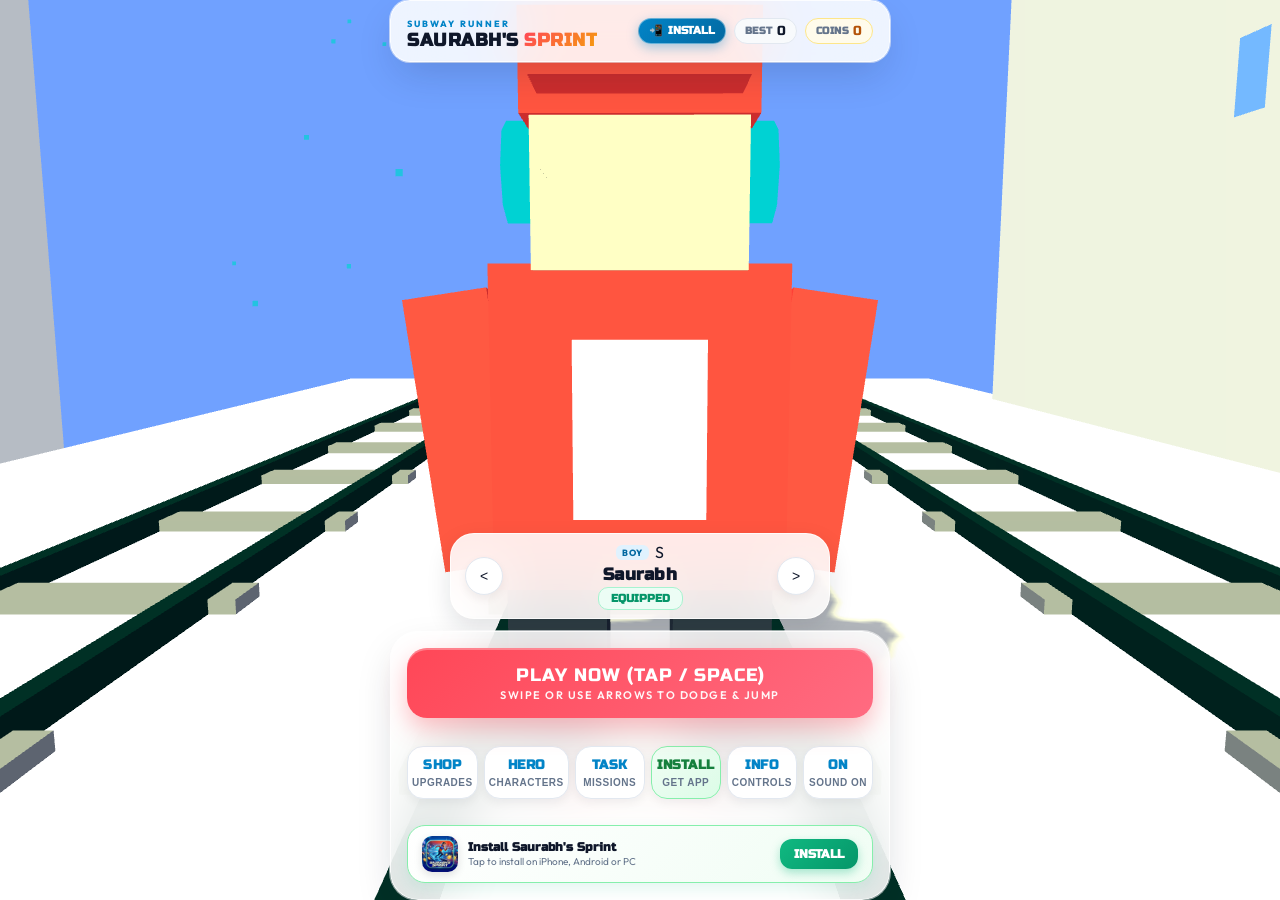
==== index.html @ b57ad307 "Initial commit: Saurabh's Sprint 3D Endless Runner game" ====
<!DOCTYPE html>
<html lang="en">
<head>
  <meta charset="UTF-8">
  <meta name="viewport" content="width=device-width, initial-scale=1.0, maximum-scale=1.0, user-scalable=no, viewport-fit=cover">
  <title>Saurabh's Sprint - 3D Endless Subway Runner</title>
  
  <!-- PWA & Mobile Meta Tags -->
  <link rel="manifest" href="manifest.json">
  <meta name="theme-color" content="#0284c7">
  <meta name="apple-mobile-web-app-capable" content="yes">
  <meta name="apple-mobile-web-app-status-bar-style" content="black-translucent">
  <meta name="apple-mobile-web-app-title" content="Saurabh Sprint">
  <meta name="mobile-web-app-capable" content="yes">
  <meta name="application-name" content="Saurabh's Sprint">
  
  <!-- Apple Touch & Standard Icons -->
  <link rel="apple-touch-icon" sizes="180x180" href="assets/icons/apple-touch-icon.png">
  <link rel="icon" type="image/png" sizes="32x32" href="assets/icons/favicon-32x32.png">
  <link rel="icon" type="image/png" sizes="16x16" href="assets/icons/favicon-16x16.png">
  <link rel="icon" type="image/png" sizes="192x192" href="assets/icons/icon-192.png">
  <link rel="icon" type="image/png" sizes="512x512" href="assets/icons/icon-512.png">
  <link rel="shortcut icon" href="favicon.ico">

  <!-- Google Fonts -->
  <link rel="preconnect" href="https://fonts.googleapis.com">
  <link rel="preconnect" href="https://fonts.gstatic.com" crossorigin>
  <link href="https://fonts.googleapis.com/css2?family=Outfit:wght@400;600;800;900&family=Russo+One&display=swap" rel="stylesheet">

  <!-- Three.js 3D Library (Local with CDN fallback) -->
  <script src="lib/three.min.js"></script>
  <script>if (typeof THREE === 'undefined') { document.write('<script src="https://cdnjs.cloudflare.com/ajax/libs/three.js/r128/three.min.js"><\/script>'); }</script>

  <!-- Stylesheet -->
  <link rel="stylesheet" href="css/style.css">
</head>
<body>
  <!-- 3D WebGL Canvas Container -->
  <div id="game-container"></div>

  <!-- In-Game HUD Overlay -->
  <div id="hud" class="overlay-layer hud-hidden">
    <!-- Top Bar Stats -->
    <div class="hud-top">
      <div class="hud-stat-group left">
        <div class="hud-card score-card">
          <span class="hud-label">SCORE</span>
          <span id="hud-score" class="hud-val">0</span>
        </div>
        <div class="hud-card highscore-card">
          <span class="hud-label">BEST</span>
          <span id="hud-highscore" class="hud-val">0</span>
        </div>
      </div>

      <div class="hud-stat-group center">
        <div id="multiplier-badge" class="multiplier-badge">1X</div>
      </div>

      <div class="hud-stat-group right">
        <div class="hud-card coin-card">
          <span class="hud-label">COINS</span>
          <span id="hud-coins" class="hud-val">0</span>
        </div>
        <button id="btn-pause" class="hud-btn-circle" aria-label="Pause">||</button>
      </div>
    </div>

    <!-- Active Power-Up Timers Bar -->
    <div id="powerup-bars-container" class="powerup-bars-container">
      <div id="magnet-bar" class="powerup-bar magnet-theme hidden">
        <span class="pu-text-tag">MAG</span>
        <div class="pu-progress-bg"><div class="pu-progress-fill" id="magnet-fill"></div></div>
      </div>
      <div id="multiplier-bar" class="powerup-bar multiplier-theme hidden">
        <span class="pu-text-tag">2X</span>
        <div class="pu-progress-bg"><div class="pu-progress-fill" id="multiplier-fill"></div></div>
      </div>
      <div id="hoverboard-bar" class="powerup-bar hoverboard-theme hidden">
        <span class="pu-text-tag">BRD</span>
        <div class="pu-progress-bg"><div class="pu-progress-fill" id="hoverboard-fill"></div></div>
      </div>
      <div id="jetpack-bar" class="powerup-bar jetpack-theme hidden">
        <span class="pu-text-tag">JET</span>
        <div class="pu-progress-bg"><div class="pu-progress-fill" id="jetpack-fill"></div></div>
      </div>
    </div>

    <!-- Mobile Quick Double-Tap Hint / Board Status -->
    <div id="hoverboard-hint" class="hoverboard-hint">
      DOUBLE TAP FOR HOVERBOARD
    </div>

    <!-- Desktop / Laptop Keyboard Controls Hint -->
    <div id="desktop-controls-hint" class="desktop-controls-hint">
      <div class="kbd-pill"><kbd>A</kbd><kbd>D</kbd> or <kbd>LEFT</kbd><kbd>RIGHT</kbd> Dodge</div>
      <div class="kbd-pill"><kbd>W</kbd> or <kbd>UP</kbd> Jump</div>
      <div class="kbd-pill"><kbd>S</kbd> or <kbd>DOWN</kbd> Slide</div>
      <div class="kbd-pill"><kbd>SPACE</kbd> / <kbd>H</kbd> Board</div>
    </div>
  </div>

  <!-- Main Start Menu Overlay (Top Bar & Bottom Controls for Full 3D Character View) -->
  <div id="start-screen" class="overlay-layer menu-active start-screen-layout">
    <!-- Top Header Bar -->
    <div class="start-top-bar glass-panel">
      <div class="logo-group">
        <span class="logo-sub">SUBWAY RUNNER</span>
        <h1 class="game-logo-compact">SAURABH'S <span class="highlight">SPRINT</span></h1>
      </div>
      <div class="menu-stats-compact">
        <button id="btn-header-install" class="btn-header-install" title="Install App on iPhone, Android & PC">
          <span class="install-icon">📲</span>
          <span class="install-text">INSTALL</span>
        </button>
        <div class="stat-pill">
          <span class="stat-label-text">BEST</span>
          <span id="menu-highscore">0</span>
        </div>
        <div class="stat-pill coin-pill">
          <span class="stat-label-text">COINS</span>
          <span id="menu-coins">0</span>
        </div>
      </div>
    </div>

    <!-- Center Interactive Character Switcher -->
    <div class="home-character-widget glass-panel">
      <button id="btn-prev-char" class="btn-char-arrow" aria-label="Previous Character">&lt;</button>
      <div class="char-info-center">
        <div class="char-meta-row">
          <span id="home-char-gender" class="gender-tag gender-boy">BOY</span>
          <span id="home-char-avatar" class="char-avatar-mini">S</span>
        </div>
        <h3 id="home-char-name" class="home-char-title">Saurabh</h3>
        <button id="home-char-btn" class="btn-home-equip">EQUIPPED</button>
      </div>
      <button id="btn-next-char" class="btn-char-arrow" aria-label="Next Character">&gt;</button>
    </div>

    <!-- Bottom Controls & Action Bar -->
    <div class="start-bottom-bar glass-panel">
      <!-- Big Tap or Space to Sprint Button -->
      <button id="btn-start" class="btn-primary-action pulse-anim">
        <span class="btn-text">PLAY NOW (TAP / SPACE)</span>
        <span class="btn-sub">SWIPE OR USE ARROWS TO DODGE & JUMP</span>
      </button>

      <!-- Menu Action Grid -->
      <div class="menu-actions-grid">
        <button id="btn-open-shop" class="btn-action-icon">
          <span class="action-text-main">SHOP</span>
          <span class="action-text">UPGRADES</span>
        </button>
        <button id="btn-open-skins" class="btn-action-icon">
          <span class="action-text-main">HERO</span>
          <span class="action-text">CHARACTERS</span>
        </button>
        <button id="btn-open-missions" class="btn-action-icon position-relative">
          <span class="action-text-main">TASK</span>
          <span class="action-text">MISSIONS</span>
          <span id="missions-badge" class="badge-dot hidden"></span>
        </button>
        <button id="btn-open-install" class="btn-action-icon highlight-action">
          <span class="action-text-main">INSTALL</span>
          <span class="action-text">GET APP</span>
        </button>
        <button id="btn-open-help" class="btn-action-icon">
          <span class="action-text-main">INFO</span>
          <span class="action-text">CONTROLS</span>
        </button>
        <button id="btn-toggle-sound" class="btn-action-icon">
          <span id="sound-icon" class="action-text-main">AUDIO</span>
          <span id="sound-text" class="action-text">SOUND ON</span>
        </button>
      </div>

      <!-- PWA Install Banner -->
      <div id="pwa-install-container" class="pwa-banner">
        <div class="pwa-info">
          <img src="assets/icons/icon-192.png" alt="App Icon" class="pwa-mini-icon">
          <div>
            <strong>Install Saurabh's Sprint</strong>
            <span>Tap to install on iPhone, Android or PC</span>
          </div>
        </div>
        <button id="btn-install-pwa" class="btn-install">INSTALL</button>
      </div>
    </div>
  </div>

  <!-- Game Over Screen Overlay -->
  <div id="gameover-screen" class="overlay-layer menu-hidden">
    <div class="menu-glass-panel gameover-panel">
      <div id="gameover-badge" class="gameover-badge">CRASHED</div>
      <h2 class="gameover-title">RUN COMPLETED</h2>

      <div id="new-record-alert" class="new-record-alert hidden">
        NEW HIGH SCORE!
      </div>

      <div class="results-grid">
        <div class="result-card">
          <span class="result-label">FINAL SCORE</span>
          <span id="result-score" class="result-value">0</span>
        </div>
        <div class="result-card">
          <span class="result-label">COINS COLLECTED</span>
          <span id="result-coins" class="result-value">+0</span>
        </div>
        <div class="result-card">
          <span class="result-label">DISTANCE</span>
          <span id="result-distance" class="result-value">0m</span>
        </div>
        <div class="result-card">
          <span class="result-label">ALL-TIME BEST</span>
          <span id="result-best" class="result-value">0</span>
        </div>
      </div>

      <div class="gameover-buttons">
        <button id="btn-restart" class="btn-primary-action pulse-anim">
          <span>RUN AGAIN</span>
        </button>
        <div class="dual-buttons">
          <button id="btn-go-shop" class="btn-secondary">UPGRADE SHOP</button>
          <button id="btn-go-menu" class="btn-secondary">MAIN MENU</button>
        </div>
      </div>
    </div>
  </div>

  <!-- Pause Menu Overlay -->
  <div id="pause-screen" class="overlay-layer menu-hidden">
    <div class="menu-glass-panel pause-panel">
      <h2>GAME PAUSED</h2>
      <div class="pause-stats">
        <p>Current Score: <strong id="pause-score">0</strong></p>
        <p>Coins: <strong id="pause-coins">0</strong></p>
      </div>
      <button id="btn-resume" class="btn-primary-action">RESUME SPRINT</button>
      <button id="btn-quit-to-menu" class="btn-secondary">QUIT TO MENU</button>
    </div>
  </div>

  <!-- Shop & Upgrades Modal Overlay -->
  <div id="shop-modal" class="modal-layer menu-hidden">
    <div class="modal-content glass-panel">
      <div class="modal-header">
        <h2>POWER-UP SHOP</h2>
        <button id="btn-close-shop" class="btn-close-modal">&times;</button>
      </div>
      <div class="shop-bank-bar">
        <span>YOUR COINS:</span>
        <strong id="shop-coins-display">0</strong>
      </div>

      <div class="shop-items-container">
        <!-- Coin Magnet Upgrade -->
        <div class="shop-item-card">
          <div class="item-icon-box magnet-theme">MAG</div>
          <div class="item-info">
            <h3>Coin Magnet</h3>
            <p>Attracts all coins automatically</p>
            <div class="level-indicator" id="magnet-level-dots">
              <span class="dot active"></span><span class="dot"></span><span class="dot"></span><span class="dot"></span><span class="dot"></span>
            </div>
          </div>
          <button id="btn-upgrade-magnet" class="btn-buy" data-type="magnet">
            <span class="price-val">100 C</span>
            <span class="buy-label">UPGRADE</span>
          </button>
        </div>

        <!-- 2X Multiplier Upgrade -->
        <div class="shop-item-card">
          <div class="item-icon-box multiplier-theme">2X</div>
          <div class="item-info">
            <h3>2X Multiplier</h3>
            <p>Doubles score gains during active run</p>
            <div class="level-indicator" id="multiplier-level-dots">
              <span class="dot active"></span><span class="dot"></span><span class="dot"></span><span class="dot"></span><span class="dot"></span>
            </div>
          </div>
          <button id="btn-upgrade-multiplier" class="btn-buy" data-type="multiplier">
            <span class="price-val">150 C</span>
            <span class="buy-label">UPGRADE</span>
          </button>
        </div>

        <!-- Hoverboard Shield Upgrade -->
        <div class="shop-item-card">
          <div class="item-icon-box hoverboard-theme">BRD</div>
          <div class="item-info">
            <h3>Hoverboard Shield</h3>
            <p>Crash protection! Double-tap to use</p>
            <div class="level-indicator" id="hoverboard-level-dots">
              <span class="dot active"></span><span class="dot"></span><span class="dot"></span><span class="dot"></span><span class="dot"></span>
            </div>
          </div>
          <button id="btn-upgrade-hoverboard" class="btn-buy" data-type="hoverboard">
            <span class="price-val">200 C</span>
            <span class="buy-label">UPGRADE</span>
          </button>
        </div>

        <!-- Jetpack Boost Upgrade -->
        <div class="shop-item-card">
          <div class="item-icon-box jetpack-theme">JET</div>
          <div class="item-info">
            <h3>Jetpack Flight</h3>
            <p>Fly high above tracks collecting sky coins</p>
            <div class="level-indicator" id="jetpack-level-dots">
              <span class="dot active"></span><span class="dot"></span><span class="dot"></span><span class="dot"></span><span class="dot"></span>
            </div>
          </div>
          <button id="btn-upgrade-jetpack" class="btn-buy" data-type="jetpack">
            <span class="price-val">300 C</span>
            <span class="buy-label">UPGRADE</span>
          </button>
        </div>
      </div>
    </div>
  </div>

  <!-- Outfits & Skins Modal Overlay -->
  <div id="skins-modal" class="modal-layer menu-hidden">
    <div class="modal-content glass-panel">
      <div class="modal-header">
        <h2>RUNNER CHARACTERS</h2>
        <button id="btn-close-skins" class="btn-close-modal">&times;</button>
      </div>
      <div class="shop-bank-bar">
        <span>COIN BANK:</span>
        <strong id="skins-coins-display">0</strong>
      </div>
      <div class="skins-grid" id="skins-grid-container">
        <!-- 1. Saurabh -->
        <div class="skin-card selected" data-skin-id="saurabh" data-gender="male" data-cost="0">
          <span class="gender-tag gender-boy">BOY</span>
          <div class="skin-preview-box" style="background: linear-gradient(135deg, #ff4757, #ff6b81);">S</div>
          <div class="skin-details">
            <h4>Saurabh</h4>
            <span class="skin-badge owned">EQUIPPED</span>
          </div>
        </div>

        <!-- 2. Rishav -->
        <div class="skin-card" data-skin-id="rishav" data-gender="male" data-cost="400">
          <span class="gender-tag gender-boy">BOY</span>
          <div class="skin-preview-box" style="background: linear-gradient(135deg, #ffd32a, #ffa502);">R</div>
          <div class="skin-details">
            <h4>Rishav</h4>
            <button class="btn-skin-action">400 C</button>
          </div>
        </div>

        <!-- 3. Jaishika -->
        <div class="skin-card" data-skin-id="jaishika" data-gender="female" data-cost="500">
          <span class="gender-tag gender-girl">GIRL</span>
          <div class="skin-preview-box" style="background: linear-gradient(135deg, #ff4081, #f48fb1);">J</div>
          <div class="skin-details">
            <h4>Jaishika</h4>
            <button class="btn-skin-action">500 C</button>
          </div>
        </div>

        <!-- 4. Kashish -->
        <div class="skin-card" data-skin-id="kashish" data-gender="male" data-cost="600">
          <span class="gender-tag gender-boy">BOY</span>
          <div class="skin-preview-box" style="background: linear-gradient(135deg, #8e44ad, #9b59b6);">K</div>
          <div class="skin-details">
            <h4>Kashish</h4>
            <button class="btn-skin-action">600 C</button>
          </div>
        </div>

        <!-- 5. Bhoomi -->
        <div class="skin-card" data-skin-id="bhoomi" data-gender="female" data-cost="700">
          <span class="gender-tag gender-girl">GIRL</span>
          <div class="skin-preview-box" style="background: linear-gradient(135deg, #00b894, #55efc4);">B</div>
          <div class="skin-details">
            <h4>Bhoomi</h4>
            <button class="btn-skin-action">700 C</button>
          </div>
        </div>

        <!-- 6. Muskaan -->
        <div class="skin-card" data-skin-id="muskaan" data-gender="female" data-cost="800">
          <span class="gender-tag gender-girl">GIRL</span>
          <div class="skin-preview-box" style="background: linear-gradient(135deg, #ff7675, #fab1a0);">M</div>
          <div class="skin-details">
            <h4>Muskaan</h4>
            <button class="btn-skin-action">800 C</button>
          </div>
        </div>

        <!-- 7. Nikhil -->
        <div class="skin-card" data-skin-id="nikhil" data-gender="male" data-cost="900">
          <span class="gender-tag gender-boy">BOY</span>
          <div class="skin-preview-box" style="background: linear-gradient(135deg, #0984e3, #74b9ff);">N</div>
          <div class="skin-details">
            <h4>Nikhil</h4>
            <button class="btn-skin-action">900 C</button>
          </div>
        </div>

        <!-- 8. Vicky -->
        <div class="skin-card" data-skin-id="vicky" data-gender="male" data-cost="1000">
          <span class="gender-tag gender-boy">BOY</span>
          <div class="skin-preview-box" style="background: linear-gradient(135deg, #d63031, #e17055);">V</div>
          <div class="skin-details">
            <h4>Vicky</h4>
            <button class="btn-skin-action">1000 C</button>
          </div>
        </div>

        <!-- 9. Aditya -->
        <div class="skin-card" data-skin-id="aditya" data-gender="male" data-cost="1200">
          <span class="gender-tag gender-boy">BOY</span>
          <div class="skin-preview-box" style="background: linear-gradient(135deg, #6c5ce7, #ffd32a);">A</div>
          <div class="skin-details">
            <h4>Aditya</h4>
            <button class="btn-skin-action">1200 C</button>
          </div>
        </div>
      </div>
    </div>
  </div>

  <!-- Missions & Achievements Modal Overlay -->
  <div id="missions-modal" class="modal-layer menu-hidden">
    <div class="modal-content glass-panel">
      <div class="modal-header">
        <h2>MISSIONS & QUESTS</h2>
        <button id="btn-close-missions" class="btn-close-modal">&times;</button>
      </div>
      <div class="shop-bank-bar">
        <span>CLAIM REWARDS:</span>
        <strong id="missions-coins-display">0</strong>
      </div>
      <div id="missions-list-container" class="missions-list-container">
        <!-- Dynamically rendered by ui.js -->
      </div>
    </div>
  </div>

  <!-- Revive / Second Chance Overlay -->
  <div id="revive-modal" class="overlay-layer menu-hidden">
    <div class="menu-glass-panel revive-panel">
      <div class="revive-badge">CRASHED</div>
      <h2 class="revive-title">SAVE YOUR RUN?</h2>
      <p class="revive-desc">Blast through with a temporary shield!</p>
      <div class="revive-circle-box">
        <span id="revive-countdown" class="revive-count">3</span>
      </div>
      <button id="btn-revive-action" class="btn-primary-action pulse-anim">
        <span class="btn-text">REVIVE NOW</span>
        <span class="btn-sub">50 COINS</span>
      </button>
      <button id="btn-revive-skip" class="btn-secondary">NO THANKS</button>
    </div>
  </div>

  <!-- How to Play / Controls Modal -->
  <div id="help-modal" class="modal-layer menu-hidden">
    <div class="modal-content glass-panel">
      <div class="modal-header">
        <h2>CONTROLS & RULES</h2>
        <button id="btn-close-help" class="btn-close-modal">&times;</button>
      </div>
      <div class="help-guide">
        <div class="help-section">
          <h3>Mobile Touch Controls</h3>
          <ul>
            <li><strong>SWIPE LEFT / RIGHT:</strong> Switch between the 3 railway tracks</li>
            <li><strong>SWIPE UP:</strong> Jump over roadblocks, hurdles & low barriers</li>
            <li><strong>SWIPE DOWN:</strong> Slide under high girders & fast-fall mid-air</li>
            <li><strong>DOUBLE TAP:</strong> Activate Hoverboard shield (Crash protection)</li>
          </ul>
        </div>
        <div class="help-section">
          <h3>Desktop Keyboard Controls</h3>
          <ul>
            <li><strong>Arrow Left / A:</strong> Move Left</li>
            <li><strong>Arrow Right / D:</strong> Move Right</li>
            <li><strong>Arrow Up / W:</strong> Jump</li>
            <li><strong>Arrow Down / S:</strong> Slide & Duck</li>
            <li><strong>Space / B / E / H:</strong> Activate Hoverboard Shield</li>
            <li><strong>P / Esc:</strong> Pause & Resume Game</li>
          </ul>
        </div>
        <div class="help-section">
          <h3>Power-Ups</h3>
          <ul>
            <li><strong>Coin Magnet:</strong> Attracts all coins into your bank</li>
            <li><strong>2X Multiplier:</strong> Doubles your score rate</li>
            <li><strong>Hoverboard:</strong> Protects from 1 fatal crash</li>
            <li><strong>Jetpack:</strong> Soar high above obstacles with free sky coins</li>
          </ul>
        </div>
      </div>
    </div>
  </div>

  <!-- Comprehensive PWA Install Modal (iOS / Android / Desktop) -->
  <div id="install-modal" class="modal-layer menu-hidden">
    <div class="modal-content install-modal-content glass-panel">
      <div class="modal-header">
        <div class="install-header-brand">
          <img src="assets/icons/icon-192.png" alt="Saurabh's Sprint Icon" class="install-brand-icon">
          <div>
            <h2>INSTALL APP</h2>
            <span class="install-brand-sub">Saurabh's Sprint 3D</span>
          </div>
        </div>
        <button id="btn-close-install" class="btn-close-modal" aria-label="Close Install Modal">&times;</button>
      </div>

      <!-- Device Platform Tabs -->
      <div class="install-tabs">
        <button id="tab-btn-ios" class="install-tab-btn active" data-tab="ios">
          <span>🍏 iPhone / iPad</span>
        </button>
        <button id="tab-btn-android" class="install-tab-btn" data-tab="android">
          <span>🤖 Android</span>
        </button>
        <button id="tab-btn-pc" class="install-tab-btn" data-tab="pc">
          <span>💻 Laptop / PC</span>
        </button>
      </div>

      <!-- Tab 1: iOS (iPhone / iPad) -->
      <div id="tab-content-ios" class="install-tab-content active">
        <div class="install-platform-badge ios-badge">Apple iOS Safari Step-by-Step</div>
        <div class="install-steps-list">
          <div class="install-step-card">
            <div class="step-num">1</div>
            <div class="step-details">
              <h4>Tap the Share Button</h4>
              <p>In Safari, tap the <strong>Share</strong> button <span class="ios-icon-badge">⎋</span> or <span class="ios-icon-badge">📤</span> on the bottom toolbar (or top on iPad).</p>
            </div>
          </div>
          <div class="install-step-card">
            <div class="step-num">2</div>
            <div class="step-details">
              <h4>Select "Add to Home Screen"</h4>
              <p>Scroll down the menu list and tap <strong class="highlight-step">"Add to Home Screen" <span class="ios-icon-badge">➕</span></strong>.</p>
            </div>
          </div>
          <div class="install-step-card">
            <div class="step-num">3</div>
            <div class="step-details">
              <h4>Tap "Add" in Top-Right</h4>
              <p>Tap <strong class="highlight-step">"Add"</strong> in the top-right corner. The 3D Runner icon will be placed on your home screen!</p>
            </div>
          </div>
        </div>
      </div>

      <!-- Tab 2: Android -->
      <div id="tab-content-android" class="install-tab-content">
        <div class="install-platform-badge android-badge">Android Chrome / Browser</div>
        <div class="android-one-click-box">
          <button id="btn-modal-install-action" class="btn-primary-action pulse-anim">
            <span>📲 TAP TO INSTALL NOW</span>
          </button>
          <p class="android-sub-note">Or follow the quick 2-step guide below:</p>
        </div>
        <div class="install-steps-list">
          <div class="install-step-card">
            <div class="step-num">1</div>
            <div class="step-details">
              <h4>Open Browser Menu</h4>
              <p>Tap the <strong>Three Dots Menu (⋮)</strong> in Chrome or your Android browser (top right corner).</p>
            </div>
          </div>
          <div class="install-step-card">
            <div class="step-num">2</div>
            <div class="step-details">
              <h4>Install App</h4>
              <p>Tap <strong class="highlight-step">"Install App"</strong> (or <strong class="highlight-step">"Add to Home screen"</strong>) and confirm.</p>
            </div>
          </div>
        </div>
      </div>

      <!-- Tab 3: Desktop / PC -->
      <div id="tab-content-pc" class="install-tab-content">
        <div class="install-platform-badge pc-badge">Windows / Mac / Chromebook</div>
        <div class="install-steps-list">
          <div class="install-step-card">
            <div class="step-num">1</div>
            <div class="step-details">
              <h4>Click the Install Icon</h4>
              <p>Look for the <strong>Install App icon 🖥️</strong> at the right side of your browser URL address bar.</p>
            </div>
          </div>
          <div class="install-step-card">
            <div class="step-num">2</div>
            <div class="step-details">
              <h4>Click "Install"</h4>
              <p>Enjoy desktop standalone window, keyboard controls, and zero browser tab lag!</p>
            </div>
          </div>
        </div>
      </div>

      <!-- Perks Banner -->
      <div class="install-benefits-row">
        <div class="benefit-item">⚡ <strong>100% Offline</strong></div>
        <div class="benefit-item">🚀 <strong>Fullscreen 60FPS</strong></div>
        <div class="benefit-item">🎮 <strong>Zero Lag</strong></div>
      </div>
    </div>
  </div>
  <script src="js/storage.js"></script>
  <script src="js/audio.js"></script>
  <script src="js/missions.js"></script>
  <script src="js/input.js"></script>
  <script src="js/player.js"></script>
  <script src="js/collectibles.js"></script>
  <script src="js/world.js"></script>
  <script src="js/ui.js"></script>
  <script src="js/main.js"></script>

  <!-- PWA Service Worker Registration -->
  <script>
    if ('serviceWorker' in navigator) {
      window.addEventListener('load', () => {
        navigator.serviceWorker.register('./sw.js')
          .then(reg => console.log('PWA Service Worker registered:', reg.scope))
          .catch(err => console.log('Service Worker registration failed:', err));
      });
    }
  </script>
</body>
</html>
---- css/style.css ----
/* ===================================================
   SAURABH'S SPRINT - MODERN LIGHT MODE GLASSMORPHIC THEME
   =================================================== */

:root {
  --primary-color: #ff3838;
  --primary-glow: rgba(255, 56, 56, 0.45);
  --secondary-color: #ff9f1a;
  --accent-cyan: #00b4d8;
  --accent-green: #10b981;
  --accent-purple: #8b5cf6;
  --gold-coin: #f59e0b;
  
  /* Modern Light Theme Palette */
  --light-bg: #eef2f6;
  --card-bg: rgba(255, 255, 255, 0.88);
  --card-card-inner: rgba(241, 245, 249, 0.95);
  --card-border: rgba(255, 255, 255, 0.8);
  --card-border-subtle: rgba(203, 213, 225, 0.6);
  --card-shadow: 0 16px 40px -8px rgba(15, 23, 42, 0.18), 0 0 0 1px rgba(255, 255, 255, 0.6);
  
  --text-main: #0f172a;
  --text-muted: #64748b;
  --text-light: #94a3b8;
  
  --font-display: 'Russo One', 'Outfit', 'Segoe UI', sans-serif;
  --font-body: 'Outfit', -apple-system, BlinkMacSystemFont, 'Segoe UI', Roboto, sans-serif;
}

* {
  box-sizing: border-box;
  margin: 0;
  padding: 0;
  -webkit-touch-callout: none;
  -webkit-user-select: none;
  user-select: none;
  -webkit-tap-highlight-color: transparent;
}

html, body {
  width: 100%;
  height: 100%;
  overflow: hidden;
  background-color: var(--light-bg);
  font-family: var(--font-body);
  color: var(--text-main);
  position: fixed;
  touch-action: none;
}

#game-container {
  width: 100vw;
  height: 100vh;
  position: absolute;
  top: 0;
  left: 0;
  z-index: 1;
}

canvas {
  width: 100% !important;
  height: 100% !important;
  display: block;
}

/* ===================================================
   OVERLAY LAYERS & MENUS
   =================================================== */

.overlay-layer {
  position: absolute;
  top: 0;
  left: 0;
  width: 100%;
  height: 100%;
  z-index: 10;
  pointer-events: none;
  display: flex;
  flex-direction: column;
  transition: opacity 0.3s ease, visibility 0.3s ease;
}

.menu-active {
  opacity: 1;
  visibility: visible;
  pointer-events: auto;
}

.menu-hidden {
  opacity: 0;
  visibility: hidden;
  pointer-events: none;
}

.hud-hidden {
  opacity: 0;
  visibility: hidden;
  pointer-events: none;
}

/* Glassmorphism Light Panel Base */
.glass-panel, .menu-glass-panel {
  background: var(--card-bg);
  backdrop-filter: blur(28px);
  -webkit-backdrop-filter: blur(28px);
  border: 1px solid var(--card-border);
  box-shadow: var(--card-shadow);
  border-radius: 28px;
}

.menu-glass-panel {
  width: 90%;
  max-width: 440px;
  margin: auto;
  padding: 26px 22px;
  display: flex;
  flex-direction: column;
  align-items: center;
  text-align: center;
  animation: floatUp 0.4s cubic-bezier(0.175, 0.885, 0.32, 1.275);
}

@keyframes floatUp {
  0% { transform: translateY(30px) scale(0.95); opacity: 0; }
  100% { transform: translateY(0) scale(1); opacity: 1; }
}

/* ===================================================
   HEADS-UP DISPLAY (HUD)
   =================================================== */

#hud {
  pointer-events: none;
  justify-content: space-between;
  padding: env(safe-area-inset-top, 16px) 16px env(safe-area-inset-bottom, 16px) 16px;
  z-index: 15;
}

.hud-top {
  display: flex;
  justify-content: space-between;
  align-items: center;
  width: 100%;
  pointer-events: auto;
}

.hud-stat-group {
  display: flex;
  align-items: center;
  gap: 8px;
}

.hud-card {
  background: rgba(255, 255, 255, 0.9);
  backdrop-filter: blur(14px);
  border: 1px solid rgba(255, 255, 255, 0.8);
  border-radius: 16px;
  padding: 6px 12px;
  display: flex;
  flex-direction: column;
  align-items: flex-start;
  box-shadow: 0 8px 20px rgba(15, 23, 42, 0.08);
}

.hud-label {
  font-size: 9px;
  font-weight: 800;
  letter-spacing: 1px;
  color: var(--text-muted);
  text-transform: uppercase;
}

.hud-val {
  font-family: var(--font-display);
  font-size: 18px;
  font-weight: 900;
  color: var(--text-main);
}

.coin-card {
  flex-direction: row;
  align-items: center;
  gap: 6px;
  padding: 8px 14px;
  border-color: rgba(245, 158, 11, 0.4);
  background: rgba(255, 251, 235, 0.95);
}

.coin-icon {
  font-size: 18px;
  animation: spinCoin 3s infinite linear;
}

.multiplier-badge {
  background: linear-gradient(135deg, #ff4757, #ff6b81);
  color: #ffffff;
  font-family: var(--font-display);
  font-size: 16px;
  font-weight: 900;
  padding: 6px 14px;
  border-radius: 20px;
  border: 2px solid #ffffff;
  box-shadow: 0 4px 15px rgba(255, 71, 87, 0.35);
  transform: scale(1);
  transition: transform 0.2s cubic-bezier(0.175, 0.885, 0.32, 1.275);
}

.multiplier-boosted {
  background: linear-gradient(135deg, #f59e0b, #ff4757) !important;
  transform: scale(1.15) !important;
  box-shadow: 0 6px 20px rgba(245, 158, 11, 0.5) !important;
}

.hud-btn-circle {
  width: 42px;
  height: 42px;
  border-radius: 50%;
  background: rgba(255, 255, 255, 0.92);
  border: 1px solid rgba(203, 213, 225, 0.8);
  color: var(--text-main);
  font-size: 16px;
  display: flex;
  align-items: center;
  justify-content: center;
  cursor: pointer;
  box-shadow: 0 4px 12px rgba(15, 23, 42, 0.08);
  transition: all 0.2s;
  pointer-events: auto;
}

.hud-btn-circle:active {
  transform: scale(0.92);
  background: #f1f5f9;
}

/* Power-Up Active Bars */
.powerup-bars-container {
  display: flex;
  flex-direction: column;
  gap: 8px;
  margin-top: 10px;
  width: 180px;
}

.powerup-bar {
  display: flex;
  align-items: center;
  gap: 8px;
  background: rgba(255, 255, 255, 0.92);
  border-radius: 12px;
  padding: 4px 8px;
  border: 1px solid rgba(226, 232, 240, 0.8);
  box-shadow: 0 4px 12px rgba(0, 0, 0, 0.06);
  transition: all 0.3s ease;
}

.powerup-bar.hidden {
  opacity: 0;
  transform: translateX(-30px);
  pointer-events: none;
  display: none;
}

.pu-icon {
  font-size: 16px;
}

.pu-progress-bg {
  flex: 1;
  height: 8px;
  background: #e2e8f0;
  border-radius: 4px;
  overflow: hidden;
}

.pu-progress-fill {
  height: 100%;
  width: 100%;
  border-radius: 4px;
  transition: width 0.1s linear;
}

.magnet-theme .pu-progress-fill { background: linear-gradient(90deg, #ff4757, #ff6b81); }
.multiplier-theme .pu-progress-fill { background: linear-gradient(90deg, #f59e0b, #fbbf24); }
.hoverboard-theme .pu-progress-fill { background: linear-gradient(90deg, #10b981, #34d399); }
.jetpack-theme .pu-progress-fill { background: linear-gradient(90deg, #00b4d8, #60a5fa); }

.hoverboard-hint {
  align-self: center;
  font-family: var(--font-display);
  font-size: 12px;
  letter-spacing: 0.8px;
  color: #059669;
  background: rgba(255, 255, 255, 0.95);
  padding: 6px 14px;
  border-radius: 20px;
  border: 1px solid rgba(16, 185, 129, 0.3);
  box-shadow: 0 4px 15px rgba(16, 185, 129, 0.15);
  animation: pulseHint 2s infinite ease-in-out;
  margin-bottom: 20px;
}

@keyframes pulseHint {
  0%, 100% { opacity: 0.7; transform: translateY(0); }
  50% { opacity: 1; transform: translateY(-3px); }
}

/* ===================================================
   START SCREEN & 3D CHARACTER SHOWCASE LAYOUT
   =================================================== */

.start-screen-layout {
  justify-content: space-between;
  align-items: center;
  padding: env(safe-area-inset-top, 16px) 16px env(safe-area-inset-bottom, 16px) 16px;
  pointer-events: none;
}

.start-top-bar {
  width: 100%;
  max-width: 460px;
  padding: 10px 16px;
  display: flex;
  justify-content: space-between;
  align-items: center;
  border-radius: 20px;
  pointer-events: auto;
}

.logo-group {
  text-align: left;
}

.logo-sub {
  font-size: 9px;
  font-weight: 800;
  letter-spacing: 2px;
  color: #0284c7;
  text-transform: uppercase;
}

.game-logo-compact {
  font-family: var(--font-display);
  font-size: 18px;
  line-height: 1.1;
  color: var(--text-main);
  letter-spacing: 0.5px;
}

.game-logo-compact .highlight {
  background: linear-gradient(135deg, #ff4757, #f59e0b);
  -webkit-background-clip: text;
  -webkit-text-fill-color: transparent;
  display: inline-block;
}

.menu-stats-compact {
  display: flex;
  gap: 8px;
}

.stat-pill {
  background: #f8fafc;
  border: 1px solid #e2e8f0;
  border-radius: 14px;
  padding: 4px 10px;
  display: flex;
  align-items: center;
  gap: 4px;
  font-family: var(--font-display);
  font-size: 13px;
  color: var(--text-main);
}

.stat-pill.coin-pill {
  background: #fffbeb;
  border-color: #fde68a;
  color: #b45309;
}

/* Home Character Interactive Widget */
.home-character-widget {
  width: 100%;
  max-width: 320px;
  padding: 8px 14px;
  display: flex;
  align-items: center;
  justify-content: space-between;
  border-radius: 24px;
  pointer-events: auto;
  margin-top: auto;
  margin-bottom: 12px;
  box-shadow: 0 10px 25px rgba(15, 23, 42, 0.12);
}

.btn-char-arrow {
  width: 38px;
  height: 38px;
  border-radius: 50%;
  background: #ffffff;
  border: 1px solid #e2e8f0;
  color: var(--text-main);
  font-size: 14px;
  cursor: pointer;
  display: flex;
  align-items: center;
  justify-content: center;
  box-shadow: 0 4px 10px rgba(0, 0, 0, 0.06);
  transition: all 0.15s;
}

.btn-char-arrow:active {
  transform: scale(0.9);
  background: #f1f5f9;
}

.char-info-center {
  display: flex;
  flex-direction: column;
  align-items: center;
  gap: 2px;
}

.char-meta-row {
  display: flex;
  align-items: center;
  gap: 6px;
}

.char-avatar-mini {
  font-size: 16px;
}

.home-char-title {
  font-family: var(--font-display);
  font-size: 17px;
  color: var(--text-main);
  letter-spacing: 0.5px;
}

.btn-home-equip {
  border: none;
  font-family: var(--font-display);
  font-size: 11px;
  padding: 4px 12px;
  border-radius: 10px;
  cursor: pointer;
  font-weight: 800;
  transition: all 0.15s;
}

.btn-home-equip.equipped {
  background: #ecfdf5;
  color: #059669;
  border: 1px solid #a7f3d0;
  cursor: default;
}

.btn-home-equip.can-equip {
  background: #10b981;
  color: #ffffff;
  box-shadow: 0 4px 10px rgba(16, 185, 129, 0.3);
}

.btn-home-equip.unlock {
  background: linear-gradient(135deg, #f59e0b, #d97706);
  color: #ffffff;
  box-shadow: 0 4px 10px rgba(245, 158, 11, 0.3);
}

/* Start Screen Bottom Dock */
.start-bottom-bar {
  width: 100%;
  max-width: 460px;
  padding: 16px;
  border-radius: 28px;
  pointer-events: auto;
  display: flex;
  flex-direction: column;
  gap: 12px;
}

/* Primary Action Button */
.btn-primary-action {
  width: 100%;
  background: linear-gradient(135deg, #ff4757 0%, #ff6b81 100%);
  color: #ffffff;
  border: none;
  border-radius: 20px;
  padding: 16px 20px;
  font-family: var(--font-display);
  font-size: 20px;
  letter-spacing: 1px;
  cursor: pointer;
  box-shadow: 0 10px 25px rgba(255, 71, 87, 0.35), inset 0 2px 0 rgba(255, 255, 255, 0.3);
  display: flex;
  flex-direction: column;
  align-items: center;
  justify-content: center;
  transition: transform 0.15s ease, box-shadow 0.15s ease;
  position: relative;
  overflow: hidden;
}

.btn-primary-action .btn-sub {
  font-family: var(--font-body);
  font-size: 11px;
  font-weight: 600;
  letter-spacing: 1.5px;
  opacity: 0.95;
  margin-top: 2px;
}

.btn-primary-action:active {
  transform: scale(0.96);
  box-shadow: 0 4px 12px rgba(255, 71, 87, 0.5);
}

.pulse-anim {
  animation: pulseButton 2s infinite ease-in-out;
}

@keyframes pulseButton {
  0%, 100% { transform: scale(1); box-shadow: 0 10px 25px rgba(255, 71, 87, 0.35); }
  50% { transform: scale(1.02); box-shadow: 0 14px 30px rgba(255, 71, 87, 0.5); }
}

.btn-secondary {
  width: 100%;
  background: #f1f5f9;
  border: 1px solid #cbd5e1;
  color: var(--text-main);
  border-radius: 16px;
  padding: 12px;
  font-family: var(--font-display);
  font-size: 14px;
  cursor: pointer;
  transition: all 0.2s;
}

.btn-secondary:active {
  background: #e2e8f0;
  transform: scale(0.96);
}

.btn-header-install {
  background: linear-gradient(135deg, #0284c7, #0369a1);
  color: #ffffff;
  border: 1px solid rgba(255, 255, 255, 0.4);
  border-radius: 14px;
  padding: 4px 10px;
  display: flex;
  align-items: center;
  gap: 5px;
  font-family: var(--font-display);
  font-size: 11px;
  font-weight: 900;
  cursor: pointer;
  box-shadow: 0 4px 12px rgba(2, 132, 199, 0.35);
  animation: pulseInstall 2s infinite ease-in-out;
  transition: all 0.2s;
}

.btn-header-install:active {
  transform: scale(0.94);
}

@keyframes pulseInstall {
  0%, 100% { box-shadow: 0 4px 12px rgba(2, 132, 199, 0.35); }
  50% { box-shadow: 0 4px 18px rgba(2, 132, 199, 0.7); transform: scale(1.03); }
}

/* Menu Actions Grid */
.menu-actions-grid {
  display: grid;
  grid-template-columns: repeat(6, 1fr);
  gap: 6px;
  width: 100%;
  margin-top: 16px;
}

.position-relative {
  position: relative;
}

.badge-dot {
  position: absolute;
  top: 4px;
  right: 6px;
  width: 8px;
  height: 8px;
  background: #ff4757;
  border-radius: 50%;
  box-shadow: 0 0 8px #ff4757;
  animation: pulseDot 1s infinite alternate;
}

.badge-dot.hidden {
  display: none;
}

@keyframes pulseDot {
  0% { transform: scale(0.8); opacity: 0.7; }
  100% { transform: scale(1.2); opacity: 1; }
}

.btn-action-icon {
  background: #ffffff;
  border: 1px solid #e2e8f0;
  border-radius: 16px;
  padding: 10px 4px;
  display: flex;
  flex-direction: column;
  align-items: center;
  gap: 4px;
  cursor: pointer;
  color: var(--text-main);
  box-shadow: 0 4px 10px rgba(15, 23, 42, 0.05);
  transition: all 0.2s;
}

.btn-action-icon:active {
  background: #f1f5f9;
  transform: scale(0.92);
}

.btn-action-icon.highlight-action {
  background: linear-gradient(135deg, #f0fdf4, #dcfce7);
  border-color: #86efac;
}

.btn-action-icon.highlight-action .action-text-main {
  color: #15803d;
}

.action-icon {
  font-size: 18px;
}

.action-text-main {
  font-family: var(--font-display);
  font-size: 13px;
  font-weight: 900;
  color: #0284c7;
  letter-spacing: 0.5px;
}

.action-text {
  font-size: 10px;
  font-weight: 800;
  color: var(--text-muted);
  letter-spacing: 0.5px;
}

.pu-text-tag {
  font-family: var(--font-display);
  font-size: 10px;
  font-weight: 900;
  color: #0f172a;
  background: #f1f5f9;
  padding: 2px 4px;
  border-radius: 4px;
}

.stat-label-text {
  font-size: 10px;
  font-weight: 800;
  color: var(--text-muted);
  letter-spacing: 0.5px;
}

/* PWA Banner */
.pwa-banner {
  margin-top: 14px;
  width: 100%;
  background: linear-gradient(135deg, #ffffff, #f0fdf4);
  border: 1px solid #86efac;
  border-radius: 18px;
  padding: 10px 14px;
  display: flex;
  align-items: center;
  justify-content: space-between;
  gap: 12px;
  box-shadow: 0 6px 16px rgba(16, 185, 129, 0.12);
}

.pwa-banner.hidden {
  display: none !important;
}

.pwa-info {
  display: flex;
  align-items: center;
  gap: 10px;
  font-size: 11px;
  color: #166534;
  text-align: left;
}

.pwa-mini-icon {
  width: 36px;
  height: 36px;
  border-radius: 10px;
  box-shadow: 0 3px 8px rgba(0, 0, 0, 0.12);
  object-fit: cover;
}

.pwa-info strong {
  display: block;
  font-size: 12px;
  font-family: var(--font-display);
  color: #0f172a;
}

.pwa-info span {
  font-size: 10px;
  color: #64748b;
}

.btn-install {
  background: linear-gradient(135deg, #10b981, #059669);
  color: #ffffff;
  border: none;
  font-family: var(--font-display);
  font-size: 12px;
  padding: 8px 14px;
  border-radius: 12px;
  cursor: pointer;
  font-weight: 900;
  box-shadow: 0 4px 10px rgba(16, 185, 129, 0.35);
  transition: all 0.2s;
  white-space: nowrap;
}

.btn-install:active {
  transform: scale(0.94);
}

/* ===================================================
   GAME OVER SCREEN (LIGHT MODE)
   =================================================== */

.gameover-badge {
  background: #ff4757;
  color: #ffffff;
  font-family: var(--font-display);
  font-size: 12px;
  padding: 4px 14px;
  border-radius: 20px;
  margin-bottom: 8px;
  letter-spacing: 1px;
}

.gameover-title {
  font-family: var(--font-display);
  font-size: 28px;
  margin-bottom: 12px;
  color: var(--text-main);
}

.new-record-alert {
  background: linear-gradient(135deg, #f59e0b, #fbbf24);
  color: #78350f;
  font-family: var(--font-display);
  font-size: 14px;
  font-weight: 900;
  padding: 8px 16px;
  border-radius: 14px;
  margin-bottom: 14px;
  box-shadow: 0 4px 12px rgba(245, 158, 11, 0.25);
  animation: bounceRecord 1s infinite alternate ease-in-out;
}

.new-record-alert.hidden {
  display: none;
}

@keyframes bounceRecord {
  0% { transform: scale(0.95); }
  100% { transform: scale(1.04); }
}

.results-grid {
  display: grid;
  grid-template-columns: 1fr 1fr;
  gap: 10px;
  width: 100%;
  margin-bottom: 20px;
}

.result-card {
  background: #f8fafc;
  border: 1px solid #e2e8f0;
  border-radius: 16px;
  padding: 10px;
  display: flex;
  flex-direction: column;
}

.result-label {
  font-size: 10px;
  font-weight: 800;
  color: var(--text-muted);
  letter-spacing: 0.8px;
}

.result-value {
  font-family: var(--font-display);
  font-size: 20px;
  margin-top: 4px;
  color: var(--text-main);
}

.gameover-buttons {
  width: 100%;
  display: flex;
  flex-direction: column;
  gap: 10px;
}

.dual-buttons {
  display: flex;
  gap: 10px;
  width: 100%;
}

/* ===================================================
   MODALS (LIGHT MODE FROSTED GLASS)
   =================================================== */

.modal-layer {
  position: absolute;
  top: 0;
  left: 0;
  width: 100%;
  height: 100%;
  z-index: 25;
  display: flex;
  align-items: center;
  justify-content: center;
  background: rgba(15, 23, 42, 0.4);
  backdrop-filter: blur(8px);
  padding: 16px;
  transition: all 0.3s;
}

.modal-content {
  width: 100%;
  max-width: 460px;
  max-height: 85vh;
  display: flex;
  flex-direction: column;
  padding: 22px;
  overflow-y: auto;
}

.modal-header {
  display: flex;
  justify-content: space-between;
  align-items: center;
  border-bottom: 1px solid #e2e8f0;
  padding-bottom: 12px;
  margin-bottom: 14px;
}

.modal-header h2 {
  font-family: var(--font-display);
  font-size: 20px;
  color: var(--text-main);
}

.btn-close-modal {
  background: #f1f5f9;
  border: 1px solid #cbd5e1;
  width: 32px;
  height: 32px;
  border-radius: 50%;
  font-size: 20px;
  color: var(--text-muted);
  cursor: pointer;
  display: flex;
  align-items: center;
  justify-content: center;
  line-height: 1;
}

.btn-close-modal:active {
  background: #e2e8f0;
  color: var(--text-main);
}

.shop-bank-bar {
  background: #fffbeb;
  border: 1px solid #fde68a;
  border-radius: 14px;
  padding: 8px 14px;
  display: flex;
  justify-content: space-between;
  align-items: center;
  margin-bottom: 16px;
  font-family: var(--font-display);
  color: #b45309;
}

.shop-items-container {
  display: flex;
  flex-direction: column;
  gap: 12px;
}

.shop-item-card {
  background: #ffffff;
  border: 1px solid #e2e8f0;
  border-radius: 18px;
  padding: 12px;
  display: flex;
  align-items: center;
  gap: 12px;
  box-shadow: 0 4px 10px rgba(15, 23, 42, 0.04);
}

.item-icon-box {
  width: 48px;
  height: 48px;
  border-radius: 14px;
  display: flex;
  align-items: center;
  justify-content: center;
  font-size: 22px;
  background: #f8fafc;
  border: 1px solid #e2e8f0;
}

.item-info {
  flex: 1;
  text-align: left;
}

.item-info h3 {
  font-size: 15px;
  font-weight: 800;
  color: var(--text-main);
  margin-bottom: 2px;
}

.item-info p {
  font-size: 11px;
  color: var(--text-muted);
  margin-bottom: 6px;
}

.level-indicator {
  display: flex;
  gap: 4px;
}

.level-indicator .dot {
  width: 14px;
  height: 6px;
  background: #e2e8f0;
  border-radius: 3px;
}

.level-indicator .dot.active {
  background: #0284c7;
  box-shadow: 0 0 6px rgba(2, 132, 199, 0.4);
}

.btn-buy {
  background: linear-gradient(135deg, #10b981, #059669);
  border: none;
  border-radius: 12px;
  padding: 8px 12px;
  color: #ffffff;
  font-family: var(--font-display);
  cursor: pointer;
  display: flex;
  flex-direction: column;
  align-items: center;
  min-width: 80px;
  box-shadow: 0 4px 10px rgba(16, 185, 129, 0.25);
  transition: transform 0.15s;
}

.btn-buy:active {
  transform: scale(0.92);
}

.btn-buy.maxed {
  background: #e2e8f0;
  color: #94a3b8;
  box-shadow: none;
  cursor: not-allowed;
}

.btn-buy .price-val {
  font-size: 12px;
}

.btn-buy .buy-label {
  font-size: 9px;
  letter-spacing: 0.5px;
  opacity: 0.95;
}

/* ===================================================
   SKINS & CHARACTERS GRID (MALE & FEMALE)
   =================================================== */

.skins-grid {
  display: grid;
  grid-template-columns: 1fr 1fr;
  gap: 12px;
}

.skin-card {
  background: #ffffff;
  border: 2px solid #e2e8f0;
  border-radius: 18px;
  padding: 12px;
  display: flex;
  flex-direction: column;
  align-items: center;
  gap: 8px;
  cursor: pointer;
  box-shadow: 0 4px 12px rgba(15, 23, 42, 0.05);
  transition: all 0.2s;
  position: relative;
}

.skin-card.selected {
  border-color: #ff4757;
  background: #fff5f5;
  box-shadow: 0 0 0 2px rgba(255, 71, 87, 0.2), 0 8px 20px rgba(255, 71, 87, 0.15);
}

.skin-preview-box {
  width: 56px;
  height: 56px;
  border-radius: 16px;
  display: flex;
  align-items: center;
  justify-content: center;
  font-size: 28px;
  box-shadow: 0 4px 10px rgba(0, 0, 0, 0.1);
}

.gender-tag {
  font-size: 9px;
  font-weight: 800;
  padding: 2px 6px;
  border-radius: 6px;
  letter-spacing: 0.5px;
}

.gender-boy {
  background: #e0f2fe;
  color: #0369a1;
}

.gender-girl {
  background: #fdf2f8;
  color: #be185d;
}

.skin-details {
  display: flex;
  flex-direction: column;
  align-items: center;
  width: 100%;
}

.skin-details h4 {
  font-size: 13px;
  font-weight: 800;
  color: var(--text-main);
  margin-bottom: 2px;
  text-align: center;
}

.skin-badge {
  font-size: 10px;
  font-weight: 800;
  padding: 4px 10px;
  border-radius: 10px;
}

.skin-badge.owned {
  background: #ecfdf5;
  color: #059669;
  border: 1px solid #a7f3d0;
}

.btn-skin-action {
  background: #ff4757;
  color: #ffffff;
  border: none;
  border-radius: 10px;
  padding: 6px 12px;
  font-family: var(--font-display);
  font-size: 11px;
  cursor: pointer;
  width: 100%;
  box-shadow: 0 4px 10px rgba(255, 71, 87, 0.25);
}

/* ===================================================
   MISSIONS & QUESTS STYLES (LIGHT MODE)
   =================================================== */

.missions-list-container {
  display: flex;
  flex-direction: column;
  gap: 10px;
}

.mission-card {
  background: #ffffff;
  border: 1px solid #e2e8f0;
  border-radius: 18px;
  padding: 12px;
  display: flex;
  align-items: center;
  gap: 12px;
  box-shadow: 0 4px 10px rgba(15, 23, 42, 0.04);
  transition: all 0.2s;
}

.mission-card.completed {
  border-color: #a7f3d0;
  background: #f0fdf4;
}

.mission-card.claimed {
  opacity: 0.6;
}

.mission-icon-box {
  width: 44px;
  height: 44px;
  border-radius: 14px;
  display: flex;
  align-items: center;
  justify-content: center;
  font-size: 20px;
  background: #f8fafc;
  border: 1px solid #e2e8f0;
}

.mission-info {
  flex: 1;
  text-align: left;
}

.mission-info h4 {
  font-size: 14px;
  font-weight: 800;
  color: var(--text-main);
}

.mission-info p {
  font-size: 11px;
  color: var(--text-muted);
  margin-bottom: 4px;
}

.mission-progress-bar {
  width: 100%;
  height: 6px;
  background: #e2e8f0;
  border-radius: 3px;
  overflow: hidden;
  margin-bottom: 2px;
}

.mission-progress-fill {
  height: 100%;
  background: linear-gradient(90deg, #0284c7, #10b981);
  border-radius: 3px;
  transition: width 0.3s ease;
}

.mission-count-text {
  font-size: 10px;
  color: var(--text-muted);
  font-weight: 700;
}

.mission-action-box {
  display: flex;
  align-items: center;
  justify-content: center;
}

.mission-reward-tag {
  font-family: var(--font-display);
  font-size: 12px;
  color: #b45309;
  background: #fffbeb;
  border: 1px solid #fde68a;
  padding: 4px 8px;
  border-radius: 8px;
}

.btn-claim-mission {
  background: linear-gradient(135deg, #10b981, #0284c7);
  color: #ffffff;
  border: none;
  border-radius: 12px;
  padding: 8px 14px;
  font-family: var(--font-display);
  font-size: 12px;
  cursor: pointer;
  font-weight: 900;
  box-shadow: 0 4px 12px rgba(16, 185, 129, 0.3);
}

.mission-status.claimed {
  font-size: 10px;
  font-weight: 800;
  color: #94a3b8;
  padding: 4px 8px;
}

/* ===================================================
   REVIVE MODAL STYLES (LIGHT MODE)
   =================================================== */

.revive-panel {
  gap: 12px;
}

.revive-badge {
  background: #ff4757;
  color: #ffffff;
  font-family: var(--font-display);
  font-size: 12px;
  padding: 4px 14px;
  border-radius: 20px;
}

.revive-title {
  font-family: var(--font-display);
  font-size: 24px;
  color: var(--text-main);
}

.revive-desc {
  font-size: 13px;
  color: var(--text-muted);
}

.revive-circle-box {
  width: 72px;
  height: 72px;
  border-radius: 50%;
  border: 4px solid #0284c7;
  display: flex;
  align-items: center;
  justify-content: center;
  margin: 8px auto;
  box-shadow: 0 0 20px rgba(2, 132, 199, 0.25);
  background: #f0f9ff;
}

.revive-count {
  font-family: var(--font-display);
  font-size: 32px;
  color: #0284c7;
}

/* Help Modal Guide */
.help-guide {
  text-align: left;
  display: flex;
  flex-direction: column;
  gap: 16px;
}

.help-section h3 {
  font-size: 14px;
  color: #0284c7;
  margin-bottom: 8px;
}

.help-section ul {
  list-style: none;
  display: flex;
  flex-direction: column;
  gap: 6px;
}

.help-section li {
  font-size: 12px;
  line-height: 1.4;
  color: var(--text-muted);
}

.help-section strong {
  color: var(--text-main);
}

/* Pause Panel */
.pause-panel {
  gap: 16px;
}

.pause-panel h2 {
  font-family: var(--font-display);
  font-size: 24px;
  color: var(--text-main);
}

.pause-stats {
  font-size: 15px;
  color: var(--text-muted);
}

.pause-stats strong {
  color: var(--text-main);
}

/* ===================================================
   RESPONSIVE DESIGN & MULTI-DEVICE FRAMING
   (Mobile, Tablet & Laptop/Desktop)
   =================================================== */

/* Desktop Keyboard Controls Overlay */
.desktop-controls-hint {
  display: none;
  align-self: center;
  margin-top: 8px;
  gap: 8px;
  background: rgba(255, 255, 255, 0.9);
  backdrop-filter: blur(16px);
  padding: 6px 14px;
  border-radius: 20px;
  border: 1px solid rgba(203, 213, 225, 0.8);
  box-shadow: 0 4px 15px rgba(15, 23, 42, 0.08);
}

.kbd-pill {
  font-size: 11px;
  font-weight: 700;
  color: #475569;
  display: flex;
  align-items: center;
  gap: 4px;
}

kbd {
  display: inline-block;
  padding: 2px 6px;
  font-family: var(--font-display);
  font-size: 10px;
  color: #0f172a;
  background: #f1f5f9;
  border: 1px solid #cbd5e1;
  border-radius: 6px;
  box-shadow: 0 2px 0 #94a3b8;
}

/* --- Laptop & Desktop Layout (Screen width >= 768px) --- */
@media (min-width: 768px) {
  .desktop-controls-hint {
    display: flex;
  }

  .hoverboard-hint {
    display: none; /* Replaced by keyboard hint on desktop */
  }

  #hud {
    max-width: 720px;
    left: 50%;
    transform: translateX(-50%);
  }

  .start-screen-layout {
    max-width: 500px;
    left: 50%;
    transform: translateX(-50%);
  }

  .start-top-bar {
    max-width: 500px;
  }

  .home-character-widget {
    max-width: 380px;
  }

  .start-bottom-bar {
    max-width: 500px;
  }

  .menu-glass-panel {
    max-width: 480px;
  }

  .modal-content {
    max-width: 520px;
  }

  .btn-primary-action {
    padding: 16px 24px;
  }

  .btn-primary-action .btn-text {
    font-size: 18px;
  }
}

/* ===================================================
   INSTALL APP MODAL & TABS (iOS, Android, PC)
   =================================================== */

.install-modal-content {
  max-width: 440px;
  max-height: 90vh;
  overflow-y: auto;
  padding: 18px;
  border-radius: 28px;
}

.install-header-brand {
  display: flex;
  align-items: center;
  gap: 12px;
  text-align: left;
}

.install-brand-icon {
  width: 44px;
  height: 44px;
  border-radius: 12px;
  box-shadow: 0 4px 12px rgba(2, 132, 199, 0.25);
  object-fit: cover;
}

.install-brand-sub {
  font-size: 11px;
  font-weight: 700;
  color: #0284c7;
  letter-spacing: 0.5px;
}

.install-tabs {
  display: flex;
  gap: 6px;
  background: #f1f5f9;
  padding: 4px;
  border-radius: 16px;
  margin: 12px 0 16px 0;
}

.install-tab-btn {
  flex: 1;
  padding: 8px 4px;
  background: transparent;
  border: none;
  border-radius: 12px;
  font-family: var(--font-display);
  font-size: 11px;
  color: var(--text-muted);
  cursor: pointer;
  transition: all 0.2s;
  text-align: center;
}

.install-tab-btn.active {
  background: #ffffff;
  color: #0284c7;
  box-shadow: 0 2px 8px rgba(15, 23, 42, 0.08);
}

.install-tab-content {
  display: none;
  flex-direction: column;
  gap: 12px;
  animation: fadeIn 0.25s ease-out;
}

.install-tab-content.active {
  display: flex;
}

.install-platform-badge {
  display: inline-block;
  align-self: flex-start;
  font-size: 10px;
  font-weight: 800;
  padding: 3px 10px;
  border-radius: 8px;
  text-transform: uppercase;
  letter-spacing: 0.5px;
}

.ios-badge {
  background: #f1f5f9;
  color: #0f172a;
  border: 1px solid #cbd5e1;
}

.android-badge {
  background: #ecfdf5;
  color: #059669;
  border: 1px solid #a7f3d0;
}

.pc-badge {
  background: #eff6ff;
  color: #2563eb;
  border: 1px solid #bfdbfe;
}

.install-steps-list {
  display: flex;
  flex-direction: column;
  gap: 10px;
}

.install-step-card {
  background: #ffffff;
  border: 1px solid #e2e8f0;
  border-radius: 16px;
  padding: 12px;
  display: flex;
  align-items: flex-start;
  gap: 12px;
  box-shadow: 0 2px 8px rgba(15, 23, 42, 0.03);
}

.step-num {
  width: 28px;
  height: 28px;
  min-width: 28px;
  border-radius: 50%;
  background: linear-gradient(135deg, #0284c7, #0ea5e9);
  color: #ffffff;
  font-family: var(--font-display);
  font-size: 14px;
  display: flex;
  align-items: center;
  justify-content: center;
}

.step-details {
  flex: 1;
  text-align: left;
}

.step-details h4 {
  font-size: 13px;
  font-weight: 800;
  color: var(--text-main);
  margin-bottom: 3px;
}

.step-details p {
  font-size: 12px;
  color: var(--text-muted);
  line-height: 1.4;
}

.ios-icon-badge {
  display: inline-block;
  background: #e2e8f0;
  color: #0f172a;
  font-size: 11px;
  font-weight: 800;
  padding: 1px 6px;
  border-radius: 6px;
  margin: 0 2px;
}

.highlight-step {
  color: #0284c7;
}

.android-one-click-box {
  display: flex;
  flex-direction: column;
  align-items: center;
  gap: 8px;
  margin-bottom: 4px;
}

.android-sub-note {
  font-size: 11px;
  color: var(--text-muted);
  font-weight: 600;
}

.install-benefits-row {
  display: flex;
  justify-content: space-around;
  background: #f8fafc;
  border: 1px dashed #cbd5e1;
  border-radius: 14px;
  padding: 10px 6px;
  margin-top: 6px;
}

.benefit-item {
  font-size: 10px;
  color: var(--text-muted);
}

.benefit-item strong {
  color: var(--text-main);
}

/* --- Large Monitors / 4K Displays (Screen width >= 1200px) --- */
@media (min-width: 1200px) {
  #hud {
    max-width: 800px;
  }
  
  .start-screen-layout {
    max-width: 540px;
  }
}

/* --- Tablet Devices (Screen width 600px - 1024px in portrait) --- */
@media (min-width: 600px) and (max-width: 1024px) {
  .menu-actions-grid {
    gap: 6px;
  }

  .btn-action-icon {
    padding: 10px 4px;
  }

  .action-text {
    font-size: 9px;
  }
}

/* --- Small Mobile Phones (< 380px) --- */
@media (max-width: 380px) {
  .start-top-bar {
    padding: 8px 10px;
  }

  .game-logo-compact {
    font-size: 14px;
  }

  .btn-header-install {
    padding: 3px 6px;
    font-size: 10px;
  }

  .stat-pill {
    padding: 3px 6px;
    font-size: 11px;
  }

  .home-character-widget {
    padding: 6px 10px;
    max-width: 290px;
  }

  .btn-char-arrow {
    width: 32px;
    height: 32px;
    font-size: 12px;
  }

  .home-char-title {
    font-size: 15px;
  }

  .btn-primary-action {
    padding: 12px 14px;
  }

  .btn-primary-action .btn-text {
    font-size: 15px;
  }

  .btn-primary-action .btn-sub {
    font-size: 10px;
  }

  .menu-actions-grid {
    grid-template-columns: repeat(6, 1fr);
    gap: 3px;
  }

  .action-icon {
    font-size: 14px;
  }

  .action-text-main {
    font-size: 10px;
  }

  .action-text {
    font-size: 7px;
  }

  .skins-grid {
    grid-template-columns: repeat(2, 1fr);
  }
}
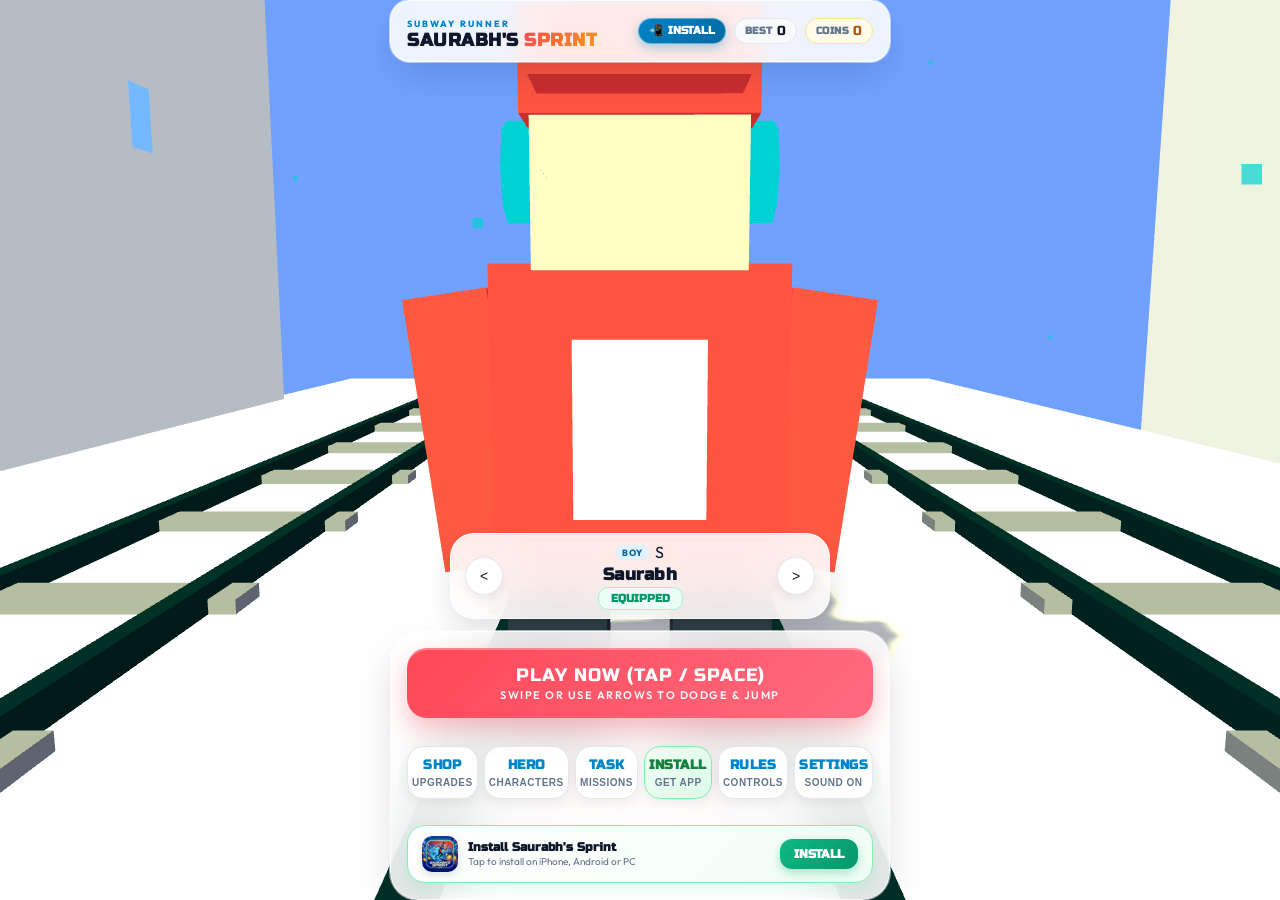
==== commit afcd1118: "Fix audio playback, add offline settings modal, mobile responsive rules, and rebalance character pri" ====
--- a/index.html
+++ b/index.html
@@ -166,11 +166,11 @@
           <span class="action-text">GET APP</span>
         </button>
         <button id="btn-open-help" class="btn-action-icon">
-          <span class="action-text-main">INFO</span>
+          <span class="action-text-main">RULES</span>
           <span class="action-text">CONTROLS</span>
         </button>
-        <button id="btn-toggle-sound" class="btn-action-icon">
-          <span id="sound-icon" class="action-text-main">AUDIO</span>
+        <button id="btn-open-settings" class="btn-action-icon">
+          <span id="sound-icon" class="action-text-main">SETTINGS</span>
           <span id="sound-text" class="action-text">SOUND ON</span>
         </button>
       </div>
@@ -238,6 +238,10 @@
         <p>Current Score: <strong id="pause-score">0</strong></p>
         <p>Coins: <strong id="pause-coins">0</strong></p>
       </div>
+      <button id="btn-pause-sound" class="btn-pause-setting">
+        <span id="pause-sound-icon">🔊</span>
+        <span id="pause-sound-text">SOUND: ON</span>
+      </button>
       <button id="btn-resume" class="btn-primary-action">RESUME SPRINT</button>
       <button id="btn-quit-to-menu" class="btn-secondary">QUIT TO MENU</button>
     </div>
@@ -346,82 +350,72 @@
         </div>
 
         <!-- 2. Rishav -->
-        <div class="skin-card" data-skin-id="rishav" data-gender="male" data-cost="400">
+        <div class="skin-card" data-skin-id="rishav" data-gender="male" data-cost="250">
           <span class="gender-tag gender-boy">BOY</span>
           <div class="skin-preview-box" style="background: linear-gradient(135deg, #ffd32a, #ffa502);">R</div>
           <div class="skin-details">
             <h4>Rishav</h4>
-            <button class="btn-skin-action">400 C</button>
-          </div>
-        </div>
-
-        <!-- 3. Jaishika -->
-        <div class="skin-card" data-skin-id="jaishika" data-gender="female" data-cost="500">
+            <button class="btn-skin-action">250 C</button>
+          </div>
+        </div>
+
+        <!-- 3. Kashish -->
+        <div class="skin-card" data-skin-id="kashish" data-gender="male" data-cost="450">
+          <span class="gender-tag gender-boy">BOY</span>
+          <div class="skin-preview-box" style="background: linear-gradient(135deg, #8e44ad, #9b59b6);">K</div>
+          <div class="skin-details">
+            <h4>Kashish</h4>
+            <button class="btn-skin-action">450 C</button>
+          </div>
+        </div>
+
+        <!-- 4. Jaishika -->
+        <div class="skin-card" data-skin-id="jaishika" data-gender="female" data-cost="600">
           <span class="gender-tag gender-girl">GIRL</span>
           <div class="skin-preview-box" style="background: linear-gradient(135deg, #ff4081, #f48fb1);">J</div>
           <div class="skin-details">
             <h4>Jaishika</h4>
-            <button class="btn-skin-action">500 C</button>
-          </div>
-        </div>
-
-        <!-- 4. Kashish -->
-        <div class="skin-card" data-skin-id="kashish" data-gender="male" data-cost="600">
+            <button class="btn-skin-action">600 C</button>
+          </div>
+        </div>
+
+        <!-- 5. Vicky -->
+        <div class="skin-card" data-skin-id="vicky" data-gender="male" data-cost="750">
           <span class="gender-tag gender-boy">BOY</span>
-          <div class="skin-preview-box" style="background: linear-gradient(135deg, #8e44ad, #9b59b6);">K</div>
+          <div class="skin-preview-box" style="background: linear-gradient(135deg, #d63031, #e17055);">V</div>
           <div class="skin-details">
-            <h4>Kashish</h4>
-            <button class="btn-skin-action">600 C</button>
-          </div>
-        </div>
-
-        <!-- 5. Bhoomi -->
-        <div class="skin-card" data-skin-id="bhoomi" data-gender="female" data-cost="700">
+            <h4>Vicky</h4>
+            <button class="btn-skin-action">750 C</button>
+          </div>
+        </div>
+
+        <!-- 6. Bhoomi -->
+        <div class="skin-card" data-skin-id="bhoomi" data-gender="female" data-cost="850">
           <span class="gender-tag gender-girl">GIRL</span>
           <div class="skin-preview-box" style="background: linear-gradient(135deg, #00b894, #55efc4);">B</div>
           <div class="skin-details">
             <h4>Bhoomi</h4>
-            <button class="btn-skin-action">700 C</button>
-          </div>
-        </div>
-
-        <!-- 6. Muskaan -->
-        <div class="skin-card" data-skin-id="muskaan" data-gender="female" data-cost="800">
-          <span class="gender-tag gender-girl">GIRL</span>
-          <div class="skin-preview-box" style="background: linear-gradient(135deg, #ff7675, #fab1a0);">M</div>
-          <div class="skin-details">
-            <h4>Muskaan</h4>
-            <button class="btn-skin-action">800 C</button>
+            <button class="btn-skin-action">850 C</button>
           </div>
         </div>
 
         <!-- 7. Nikhil -->
-        <div class="skin-card" data-skin-id="nikhil" data-gender="male" data-cost="900">
+        <div class="skin-card" data-skin-id="nikhil" data-gender="male" data-cost="1350">
           <span class="gender-tag gender-boy">BOY</span>
           <div class="skin-preview-box" style="background: linear-gradient(135deg, #0984e3, #74b9ff);">N</div>
           <div class="skin-details">
             <h4>Nikhil</h4>
-            <button class="btn-skin-action">900 C</button>
-          </div>
-        </div>
-
-        <!-- 8. Vicky -->
-        <div class="skin-card" data-skin-id="vicky" data-gender="male" data-cost="1000">
-          <span class="gender-tag gender-boy">BOY</span>
-          <div class="skin-preview-box" style="background: linear-gradient(135deg, #d63031, #e17055);">V</div>
-          <div class="skin-details">
-            <h4>Vicky</h4>
-            <button class="btn-skin-action">1000 C</button>
-          </div>
-        </div>
-
-        <!-- 9. Aditya -->
-        <div class="skin-card" data-skin-id="aditya" data-gender="male" data-cost="1200">
+            <button class="btn-skin-action">1350 C</button>
+          </div>
+        </div>
+
+        <!-- 8. Aditya -->
+        <div class="skin-card" data-skin-id="aditya" data-gender="male" data-cost="2000">
           <span class="gender-tag gender-boy">BOY</span>
           <div class="skin-preview-box" style="background: linear-gradient(135deg, #6c5ce7, #ffd32a);">A</div>
           <div class="skin-details">
             <h4>Aditya</h4>
-            <button class="btn-skin-action">1200 C</button>
+            <button class="btn-skin-action">2000 C</button>
           </div>
         </div>
       </div>
@@ -462,43 +456,69 @@
     </div>
   </div>
 
-  <!-- How to Play / Controls Modal -->
+  <!-- How to Play / Controls & Rules Modal -->
   <div id="help-modal" class="modal-layer menu-hidden">
-    <div class="modal-content glass-panel">
+    <div class="modal-content help-modal-content glass-panel">
       <div class="modal-header">
-        <h2>CONTROLS & RULES</h2>
-        <button id="btn-close-help" class="btn-close-modal">&times;</button>
-      </div>
-      <div class="help-guide">
-        <div class="help-section">
-          <h3>Mobile Touch Controls</h3>
-          <ul>
-            <li><strong>SWIPE LEFT / RIGHT:</strong> Switch between the 3 railway tracks</li>
-            <li><strong>SWIPE UP:</strong> Jump over roadblocks, hurdles & low barriers</li>
-            <li><strong>SWIPE DOWN:</strong> Slide under high girders & fast-fall mid-air</li>
-            <li><strong>DOUBLE TAP:</strong> Activate Hoverboard shield (Crash protection)</li>
-          </ul>
-        </div>
-        <div class="help-section">
-          <h3>Desktop Keyboard Controls</h3>
-          <ul>
-            <li><strong>Arrow Left / A:</strong> Move Left</li>
-            <li><strong>Arrow Right / D:</strong> Move Right</li>
-            <li><strong>Arrow Up / W:</strong> Jump</li>
-            <li><strong>Arrow Down / S:</strong> Slide & Duck</li>
-            <li><strong>Space / B / E / H:</strong> Activate Hoverboard Shield</li>
-            <li><strong>P / Esc:</strong> Pause & Resume Game</li>
-          </ul>
-        </div>
-        <div class="help-section">
-          <h3>Power-Ups</h3>
-          <ul>
-            <li><strong>Coin Magnet:</strong> Attracts all coins into your bank</li>
-            <li><strong>2X Multiplier:</strong> Doubles your score rate</li>
-            <li><strong>Hoverboard:</strong> Protects from 1 fatal crash</li>
-            <li><strong>Jetpack:</strong> Soar high above obstacles with free sky coins</li>
-          </ul>
-        </div>
+        <div class="modal-title-group">
+          <h2>GAME RULES & CONTROLS</h2>
+          <span class="modal-subtitle">HOW TO PLAY & WIN</span>
+        </div>
+        <button id="btn-close-help" class="btn-close-modal" aria-label="Close Rules">&times;</button>
+      </div>
+
+      <div class="modal-body-scroll">
+        <div class="help-guide">
+          <!-- Section 1: Core Rules -->
+          <div class="help-section rules-card-highlight">
+            <h3>🎯 3 Golden Rules</h3>
+            <ul class="rules-list">
+              <li><strong>1. Dodge & Survive:</strong> Avoid oncoming metro trains, construction barriers & overhead girders. Speed increases the further you sprint!</li>
+              <li><strong>2. Collect Gold Coins:</strong> Run through coin lines to unlock awesome new characters and upgrade your power-up durations.</li>
+              <li><strong>3. Complete Missions:</strong> Finish daily challenges to earn bonus coin chests and reach top high-score ranks!</li>
+            </ul>
+          </div>
+
+          <!-- Section 2: Mobile Controls -->
+          <div class="help-section">
+            <h3>📱 Mobile Touch Gestures</h3>
+            <ul>
+              <li><strong>SWIPE LEFT / RIGHT:</strong> Switch between the 3 railway tracks</li>
+              <li><strong>SWIPE UP:</strong> Jump over hurdles, barriers & roadblocks</li>
+              <li><strong>SWIPE DOWN:</strong> Slide under high warning signs & rapid drop</li>
+              <li><strong>DOUBLE TAP:</strong> Deploy Hoverboard Shield (Protects against 1 crash!)</li>
+            </ul>
+          </div>
+
+          <!-- Section 3: Desktop Controls -->
+          <div class="help-section">
+            <h3>⌨️ Desktop Keyboard</h3>
+            <ul>
+              <li><strong>Left / Right / A / D:</strong> Switch Track</li>
+              <li><strong>Up / W:</strong> Jump</li>
+              <li><strong>Down / S:</strong> Slide & Fast-Fall</li>
+              <li><strong>Space / B / E / H:</strong> Activate Hoverboard</li>
+              <li><strong>P / Esc:</strong> Pause & Resume</li>
+            </ul>
+          </div>
+
+          <!-- Section 4: Power-Ups -->
+          <div class="help-section">
+            <h3>⚡ Super Power-Ups</h3>
+            <ul>
+              <li><strong>🧲 Coin Magnet:</strong> Pulls all nearby track coins into your bank automatically.</li>
+              <li><strong>✖️ 2X Multiplier:</strong> Doubles your score rate while active.</li>
+              <li><strong>🛹 Hoverboard:</strong> Grants an emergency energy shield that saves you from 1 crash.</li>
+              <li><strong>🚀 Jetpack:</strong> Rockets high into the open sky for risk-free coin collection.</li>
+            </ul>
+          </div>
+        </div>
+      </div>
+
+      <div class="modal-footer">
+        <button id="btn-close-help-bottom" class="btn-primary-action btn-modal-action">
+          <span class="btn-text">GOT IT, LET'S PLAY!</span>
+        </button>
       </div>
     </div>
   </div>
@@ -614,6 +634,87 @@
       </div>
     </div>
   </div>
+
+  <!-- Settings & Audio Controls Modal -->
+  <div id="settings-modal" class="modal-layer menu-hidden">
+    <div class="modal-content settings-modal-content glass-panel">
+      <div class="modal-header">
+        <div class="modal-title-group">
+          <h2>GAME SETTINGS</h2>
+          <span class="modal-subtitle">AUDIO & CONTROLS</span>
+        </div>
+        <button id="btn-close-settings" class="btn-close-modal" aria-label="Close Settings">&times;</button>
+      </div>
+
+      <div class="modal-body-scroll">
+        <div class="settings-list">
+          <!-- Sound Master Setting Row -->
+          <div class="setting-item-card">
+            <div class="setting-info">
+              <div class="setting-icon-badge">🔊</div>
+              <div>
+                <h4>Master Sound</h4>
+                <p>Toggle all game sound effects and music</p>
+              </div>
+            </div>
+            <label class="switch">
+              <input type="checkbox" id="setting-sound-toggle" checked>
+              <span class="slider round"></span>
+            </label>
+          </div>
+
+          <!-- BGM Setting Row -->
+          <div class="setting-item-card">
+            <div class="setting-info">
+              <div class="setting-icon-badge">🎵</div>
+              <div>
+                <h4>Synthwave BGM</h4>
+                <p>Procedural upbeat arcade background music</p>
+              </div>
+            </div>
+            <label class="switch">
+              <input type="checkbox" id="setting-bgm-toggle" checked>
+              <span class="slider round"></span>
+            </label>
+          </div>
+
+          <!-- SFX Setting Row -->
+          <div class="setting-item-card">
+            <div class="setting-info">
+              <div class="setting-icon-badge">💥</div>
+              <div>
+                <h4>Sound Effects (SFX)</h4>
+                <p>Jumps, slides, coin chimes & power-ups</p>
+              </div>
+            </div>
+            <label class="switch">
+              <input type="checkbox" id="setting-sfx-toggle" checked>
+              <span class="slider round"></span>
+            </label>
+          </div>
+
+          <!-- Offline Mode Guarantee Badge -->
+          <div class="setting-item-card offline-status-card">
+            <div class="setting-info">
+              <div class="setting-icon-badge badge-green">📶</div>
+              <div>
+                <h4>100% Offline Mode</h4>
+                <p>Zero internet required. Audio is synthesized live on your device!</p>
+              </div>
+            </div>
+            <span class="status-pill-active">READY ✔</span>
+          </div>
+        </div>
+      </div>
+
+      <div class="modal-footer">
+        <button id="btn-close-settings-bottom" class="btn-primary-action btn-modal-action">
+          <span class="btn-text">SAVE & CLOSE</span>
+        </button>
+      </div>
+    </div>
+  </div>
+
   <script src="js/storage.js"></script>
   <script src="js/audio.js"></script>
   <script src="js/missions.js"></script>
--- a/css/style.css
+++ b/css/style.css
@@ -829,29 +829,78 @@
    =================================================== */
 
 .modal-layer {
-  position: absolute;
+  position: fixed;
   top: 0;
   left: 0;
-  width: 100%;
-  height: 100%;
-  z-index: 25;
+  right: 0;
+  bottom: 0;
+  width: 100vw;
+  height: 100vh;
+  height: 100dvh;
+  z-index: 100;
   display: flex;
   align-items: center;
   justify-content: center;
-  background: rgba(15, 23, 42, 0.4);
-  backdrop-filter: blur(8px);
-  padding: 16px;
-  transition: all 0.3s;
+  background: rgba(15, 23, 42, 0.55);
+  backdrop-filter: blur(12px);
+  -webkit-backdrop-filter: blur(12px);
+  padding: 12px;
+  box-sizing: border-box;
+  transition: opacity 0.3s ease, visibility 0.3s ease;
 }
 
 .modal-content {
   width: 100%;
-  max-width: 460px;
-  max-height: 85vh;
-  display: flex;
-  flex-direction: column;
-  padding: 22px;
+  max-width: 480px;
+  max-height: 88vh;
+  max-height: 88dvh;
+  display: flex;
+  flex-direction: column;
+  padding: 20px 18px;
+  border-radius: 26px;
+  box-sizing: border-box;
+  overflow: hidden;
+  position: relative;
+}
+
+.modal-body-scroll {
+  flex: 1;
   overflow-y: auto;
+  -webkit-overflow-scrolling: touch;
+  overscroll-behavior: contain;
+  padding-right: 4px;
+  padding-bottom: 12px;
+  margin-top: 4px;
+}
+
+.modal-title-group {
+  display: flex;
+  flex-direction: column;
+  text-align: left;
+}
+
+.modal-subtitle {
+  font-size: 10px;
+  font-weight: 800;
+  color: #0284c7;
+  letter-spacing: 0.5px;
+}
+
+.modal-footer {
+  margin-top: 10px;
+  width: 100%;
+}
+
+.btn-modal-action {
+  width: 100%;
+  padding: 13px 18px;
+  border-radius: 16px;
+  box-shadow: 0 6px 18px rgba(255, 71, 87, 0.35);
+}
+
+.btn-modal-action .btn-text {
+  font-size: 15px;
+  letter-spacing: 0.5px;
 }
 
 .modal-header {
@@ -1269,18 +1318,39 @@
   color: #0284c7;
 }
 
-/* Help Modal Guide */
+/* Help & Rules Modal Guide */
 .help-guide {
   text-align: left;
   display: flex;
   flex-direction: column;
-  gap: 16px;
+  gap: 12px;
+}
+
+.help-section {
+  background: #ffffff;
+  border: 1px solid #e2e8f0;
+  border-radius: 16px;
+  padding: 12px 14px;
+  box-shadow: 0 2px 8px rgba(15, 23, 42, 0.03);
+}
+
+.rules-card-highlight {
+  background: linear-gradient(135deg, #fffbeb, #fef3c7);
+  border-color: #fde68a;
+}
+
+.rules-card-highlight h3 {
+  color: #b45309 !important;
 }
 
 .help-section h3 {
-  font-size: 14px;
+  font-size: 13px;
+  font-weight: 800;
   color: #0284c7;
   margin-bottom: 8px;
+  display: flex;
+  align-items: center;
+  gap: 6px;
 }
 
 .help-section ul {
@@ -1292,17 +1362,17 @@
 
 .help-section li {
   font-size: 12px;
-  line-height: 1.4;
-  color: var(--text-muted);
+  line-height: 1.45;
+  color: #475569;
 }
 
 .help-section strong {
-  color: var(--text-main);
+  color: #0f172a;
 }
 
 /* Pause Panel */
 .pause-panel {
-  gap: 16px;
+  gap: 14px;
 }
 
 .pause-panel h2 {
@@ -1318,6 +1388,160 @@
 
 .pause-stats strong {
   color: var(--text-main);
+}
+
+.btn-pause-setting {
+  background: #f1f5f9;
+  border: 1px solid #cbd5e1;
+  border-radius: 14px;
+  padding: 10px 18px;
+  font-family: var(--font-display);
+  font-size: 13px;
+  color: #0f172a;
+  cursor: pointer;
+  display: inline-flex;
+  align-items: center;
+  gap: 8px;
+  box-shadow: 0 2px 6px rgba(15, 23, 42, 0.04);
+  transition: all 0.2s;
+}
+
+.btn-pause-setting:active {
+  background: #e2e8f0;
+  transform: scale(0.96);
+}
+
+/* ===================================================
+   SETTINGS MODAL & INTERACTIVE SWITCHES
+   =================================================== */
+
+.settings-modal-content {
+  max-width: 480px;
+}
+
+.settings-list {
+  display: flex;
+  flex-direction: column;
+  gap: 12px;
+}
+
+.setting-item-card {
+  background: #ffffff;
+  border: 1px solid #e2e8f0;
+  border-radius: 18px;
+  padding: 14px 16px;
+  display: flex;
+  align-items: center;
+  justify-content: space-between;
+  gap: 14px;
+  box-shadow: 0 2px 8px rgba(15, 23, 42, 0.03);
+}
+
+.offline-status-card {
+  background: #f0fdf4;
+  border-color: #bbf7d0;
+}
+
+.setting-info {
+  display: flex;
+  align-items: center;
+  gap: 12px;
+  text-align: left;
+}
+
+.setting-icon-badge {
+  width: 40px;
+  height: 40px;
+  min-width: 40px;
+  border-radius: 12px;
+  background: #f1f5f9;
+  border: 1px solid #e2e8f0;
+  display: flex;
+  align-items: center;
+  justify-content: center;
+  font-size: 18px;
+}
+
+.badge-green {
+  background: #dcfce7;
+  border-color: #86efac;
+}
+
+.setting-info h4 {
+  font-size: 14px;
+  font-weight: 800;
+  color: var(--text-main);
+  margin-bottom: 2px;
+}
+
+.setting-info p {
+  font-size: 11px;
+  color: var(--text-muted);
+  line-height: 1.35;
+}
+
+.status-pill-active {
+  background: #10b981;
+  color: #ffffff;
+  font-family: var(--font-display);
+  font-size: 10px;
+  font-weight: 800;
+  padding: 4px 10px;
+  border-radius: 10px;
+  letter-spacing: 0.5px;
+  box-shadow: 0 2px 8px rgba(16, 185, 129, 0.3);
+}
+
+/* Toggle Switch UI Component */
+.switch {
+  position: relative;
+  display: inline-block;
+  width: 52px;
+  height: 30px;
+  min-width: 52px;
+}
+
+.switch input {
+  opacity: 0;
+  width: 0;
+  height: 0;
+}
+
+.slider {
+  position: absolute;
+  cursor: pointer;
+  top: 0;
+  left: 0;
+  right: 0;
+  bottom: 0;
+  background-color: #cbd5e1;
+  transition: .3s cubic-bezier(0.4, 0, 0.2, 1);
+  border-radius: 30px;
+}
+
+.slider:before {
+  position: absolute;
+  content: "";
+  height: 22px;
+  width: 22px;
+  left: 4px;
+  bottom: 4px;
+  background-color: white;
+  transition: .3s cubic-bezier(0.4, 0, 0.2, 1);
+  border-radius: 50%;
+  box-shadow: 0 2px 5px rgba(0, 0, 0, 0.2);
+}
+
+input:checked + .slider {
+  background-color: #10b981;
+}
+
+input:focus + .slider {
+  box-shadow: 0 0 1px #10b981;
+}
+
+input:checked + .slider:before {
+  transform: translateX(22px);
 }
 
 /* ===================================================
@@ -1637,29 +1861,101 @@
   }
 }
 
-/* --- Small Mobile Phones (< 380px) --- */
-@media (max-width: 380px) {
+/* --- Small & Standard Mobile Phones (< 480px) & Height Constrained Screens --- */
+@media (max-width: 480px) {
+  .start-screen-layout {
+    padding: env(safe-area-inset-top, 10px) 10px env(safe-area-inset-bottom, 10px) 10px;
+    gap: 6px;
+  }
+
   .start-top-bar {
-    padding: 8px 10px;
+    padding: 8px 12px;
+  }
+
+  .home-character-widget {
+    padding: 6px 12px;
+    margin-top: auto;
+    margin-bottom: 8px;
+    max-width: 320px;
+  }
+
+  .start-bottom-bar {
+    padding: 12px 10px;
+    gap: 8px;
+  }
+
+  .btn-primary-action {
+    padding: 13px 16px;
+  }
+
+  .btn-primary-action .btn-text {
+    font-size: 17px;
+  }
+
+  .btn-primary-action .btn-sub {
+    font-size: 10px;
+  }
+
+  .menu-actions-grid {
+    grid-template-columns: repeat(6, 1fr);
+    gap: 4px;
+  }
+
+  .btn-action-icon {
+    padding: 8px 2px;
+    min-height: 48px;
+  }
+
+  .action-text-main {
+    font-size: 10px;
+  }
+
+  .action-text {
+    font-size: 7.5px;
+  }
+
+  .skins-grid {
+    grid-template-columns: repeat(2, 1fr);
+    gap: 8px;
+  }
+
+  .modal-content {
+    max-height: 90vh;
+    max-height: 90dvh;
+    padding: 16px 14px;
+    border-radius: 22px;
+  }
+}
+
+/* --- Short Mobile Screens (Height <= 750px e.g. iPhone SE, landscape or with browser bars) --- */
+@media (max-height: 750px) {
+  .start-screen-layout {
+    padding: env(safe-area-inset-top, 6px) 8px env(safe-area-inset-bottom, 6px) 8px;
+  }
+
+  .start-top-bar {
+    padding: 6px 10px;
+    margin-bottom: 2px;
   }
 
   .game-logo-compact {
+    font-size: 15px;
+  }
+
+  .stat-pill {
+    padding: 2px 8px;
+    font-size: 11px;
+  }
+
+  .home-character-widget {
+    padding: 4px 10px;
+    margin-top: auto;
+    margin-bottom: 4px;
+    max-width: 290px;
+  }
+
+  .home-char-title {
     font-size: 14px;
-  }
-
-  .btn-header-install {
-    padding: 3px 6px;
-    font-size: 10px;
-  }
-
-  .stat-pill {
-    padding: 3px 6px;
-    font-size: 11px;
-  }
-
-  .home-character-widget {
-    padding: 6px 10px;
-    max-width: 290px;
   }
 
   .btn-char-arrow {
@@ -1668,12 +1964,13 @@
     font-size: 12px;
   }
 
-  .home-char-title {
-    font-size: 15px;
+  .start-bottom-bar {
+    padding: 8px 10px;
+    gap: 6px;
   }
 
   .btn-primary-action {
-    padding: 12px 14px;
+    padding: 10px 14px;
   }
 
   .btn-primary-action .btn-text {
@@ -1681,28 +1978,44 @@
   }
 
   .btn-primary-action .btn-sub {
-    font-size: 10px;
+    font-size: 9px;
   }
 
   .menu-actions-grid {
-    grid-template-columns: repeat(6, 1fr);
     gap: 3px;
   }
 
-  .action-icon {
-    font-size: 14px;
+  .btn-action-icon {
+    padding: 6px 1px;
+    min-height: 42px;
   }
 
   .action-text-main {
-    font-size: 10px;
+    font-size: 9.5px;
   }
 
   .action-text {
     font-size: 7px;
   }
 
-  .skins-grid {
-    grid-template-columns: repeat(2, 1fr);
-  }
-}
-
+  .pwa-banner {
+    padding: 6px 10px;
+    margin-top: 2px;
+  }
+
+  .modal-content {
+    max-height: 94vh;
+    max-height: 94dvh;
+    padding: 12px 10px;
+  }
+
+  .modal-header {
+    padding-bottom: 8px;
+    margin-bottom: 8px;
+  }
+
+  .modal-header h2 {
+    font-size: 16px;
+  }
+}
+
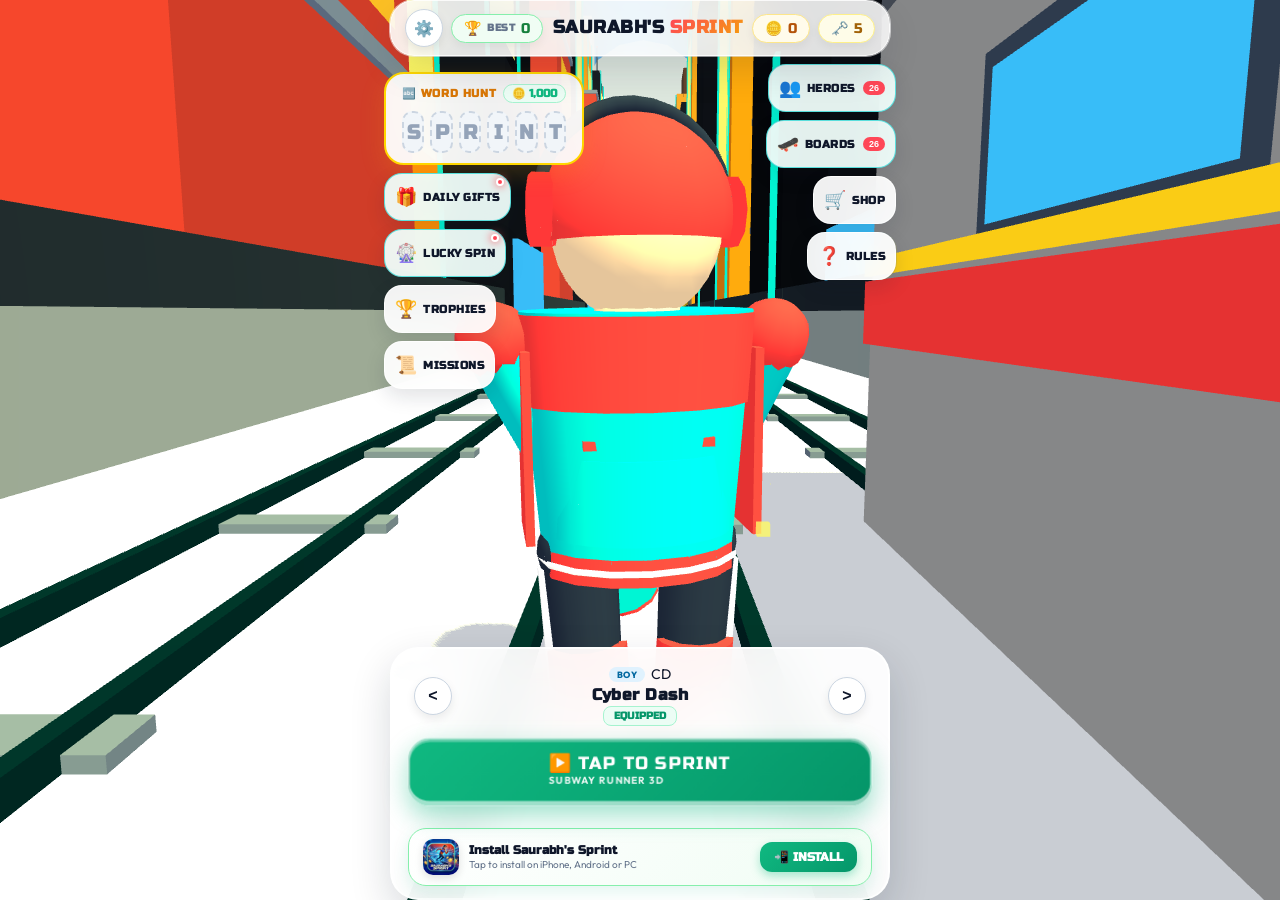
==== commit 9acc556d: "feat: v5.9 — 26 heroes, 26 hoverboards, responsive CSS fixes, updated README, rebuilt standalone" ====
--- a/index.html
+++ b/index.html
@@ -25,14 +25,46 @@
   <!-- Google Fonts -->
   <link rel="preconnect" href="https://fonts.googleapis.com">
   <link rel="preconnect" href="https://fonts.gstatic.com" crossorigin>
-  <link href="https://fonts.googleapis.com/css2?family=Outfit:wght@400;600;800;900&family=Russo+One&display=swap" rel="stylesheet">
+  <link href="https://fonts.googleapis.com/css2?family=Lilita+One&family=Outfit:wght@400;600;700;800;900&family=Russo+One&display=swap&text=ABCDEFGHIJKLMNOPQRSTUVWXYZabcdefghijklmnopqrstuvwxyz0123456789" rel="stylesheet">
 
   <!-- Three.js 3D Library (Local with CDN fallback) -->
   <script src="lib/three.min.js"></script>
   <script>if (typeof THREE === 'undefined') { document.write('<script src="https://cdnjs.cloudflare.com/ajax/libs/three.js/r128/three.min.js"><\/script>'); }</script>
 
+  <!-- Global Error Handler - catches JS errors and shows helpful message instead of blank screen -->
+  <script>
+    window.addEventListener('error', function(e) {
+      console.error('[GAME ERROR]', e.message, 'at', e.filename, 'line', e.lineno);
+      var cont = document.getElementById('game-container');
+      if (cont && !document.getElementById('error-banner')) {
+        var banner = document.createElement('div');
+        banner.id = 'error-banner';
+        banner.style.cssText = 'position:fixed;top:0;left:0;width:100%;background:#ff3838;color:#fff;padding:16px;font-family:monospace;font-size:14px;z-index:99999;white-space:pre-wrap;';
+        banner.textContent = 'GAME ERROR: ' + e.message + '\nFile: ' + (e.filename||'?') + ' Line: ' + (e.lineno||'?') + '\nPlease hard-refresh (Ctrl+Shift+R) to clear cache.';
+        document.body.insertBefore(banner, document.body.firstChild);
+      }
+    });
+    window.addEventListener('unhandledrejection', function(e) {
+      console.error('[PROMISE ERROR]', e.reason);
+    });
+  </script>
+
+  <!-- Service Worker Registration for PWA & Offline Play -->
+  <script>
+    if ('serviceWorker' in navigator) {
+      window.addEventListener('load', () => {
+        navigator.serviceWorker.register('sw.js?v=5.3')
+          .then(reg => {
+            console.log('[SW] Registered:', reg.scope);
+            reg.update();
+          })
+          .catch(err => console.warn('[SW] Registration failed:', err));
+      });
+    }
+  </script>
+
   <!-- Stylesheet -->
-  <link rel="stylesheet" href="css/style.css">
+  <link rel="stylesheet" href="css/style.css?v=5.3">
 </head>
 <body>
   <!-- 3D WebGL Canvas Container -->
@@ -48,7 +80,7 @@
           <span id="hud-score" class="hud-val">0</span>
         </div>
         <div class="hud-card highscore-card">
-          <span class="hud-label">BEST</span>
+          <span class="hud-label">🏆 BEST</span>
           <span id="hud-highscore" class="hud-val">0</span>
         </div>
       </div>
@@ -59,124 +91,181 @@
 
       <div class="hud-stat-group right">
         <div class="hud-card coin-card">
-          <span class="hud-label">COINS</span>
+          <span class="hud-label">🪙</span>
           <span id="hud-coins" class="hud-val">0</span>
         </div>
-        <button id="btn-pause" class="hud-btn-circle" aria-label="Pause">||</button>
+        <div class="hud-card key-card">
+          <span class="hud-label">🗝️</span>
+          <span id="hud-keys" class="hud-val">5</span>
+        </div>
+        <button id="btn-pause" class="hud-btn-circle" aria-label="Pause">⏸️</button>
       </div>
     </div>
 
     <!-- Active Power-Up Timers Bar -->
     <div id="powerup-bars-container" class="powerup-bars-container">
       <div id="magnet-bar" class="powerup-bar magnet-theme hidden">
-        <span class="pu-text-tag">MAG</span>
+        <span class="pu-text-tag">🧲 MAG</span>
         <div class="pu-progress-bg"><div class="pu-progress-fill" id="magnet-fill"></div></div>
       </div>
       <div id="multiplier-bar" class="powerup-bar multiplier-theme hidden">
-        <span class="pu-text-tag">2X</span>
+        <span class="pu-text-tag">⚡ 2X</span>
         <div class="pu-progress-bg"><div class="pu-progress-fill" id="multiplier-fill"></div></div>
       </div>
       <div id="hoverboard-bar" class="powerup-bar hoverboard-theme hidden">
-        <span class="pu-text-tag">BRD</span>
+        <span class="pu-text-tag">🛹 BRD</span>
         <div class="pu-progress-bg"><div class="pu-progress-fill" id="hoverboard-fill"></div></div>
       </div>
       <div id="jetpack-bar" class="powerup-bar jetpack-theme hidden">
-        <span class="pu-text-tag">JET</span>
+        <span class="pu-text-tag">🚀 JET</span>
         <div class="pu-progress-bg"><div class="pu-progress-fill" id="jetpack-fill"></div></div>
       </div>
+      <div id="sneakers-bar" class="powerup-bar sneakers-theme hidden">
+        <span class="pu-text-tag">👟 JUMP</span>
+        <div class="pu-progress-bg"><div class="pu-progress-fill" id="sneakers-fill"></div></div>
+      </div>
+    </div>
+
+    <!-- Word Hunt Mini In-Game Tracker -->
+    <div id="hud-word-hunt" class="hud-word-hunt">
+      <span class="hud-wh-title">🔤 WORD HUNT:</span>
+      <div id="hud-wh-letters" class="hud-wh-letters"></div>
     </div>
 
     <!-- Mobile Quick Double-Tap Hint / Board Status -->
     <div id="hoverboard-hint" class="hoverboard-hint">
-      DOUBLE TAP FOR HOVERBOARD
-    </div>
-
-    <!-- Desktop / Laptop Keyboard Controls Hint -->
-    <div id="desktop-controls-hint" class="desktop-controls-hint">
-      <div class="kbd-pill"><kbd>A</kbd><kbd>D</kbd> or <kbd>LEFT</kbd><kbd>RIGHT</kbd> Dodge</div>
-      <div class="kbd-pill"><kbd>W</kbd> or <kbd>UP</kbd> Jump</div>
-      <div class="kbd-pill"><kbd>S</kbd> or <kbd>DOWN</kbd> Slide</div>
-      <div class="kbd-pill"><kbd>SPACE</kbd> / <kbd>H</kbd> Board</div>
-    </div>
-  </div>
-
-  <!-- Main Start Menu Overlay (Top Bar & Bottom Controls for Full 3D Character View) -->
+      🛹 DOUBLE TAP FOR HOVERBOARD SHIELD
+    </div>
+  </div>
+
+  <!-- Floating Toast Notification Banner -->
+  <div id="game-toast" class="game-toast hidden">
+    <span id="toast-message">🗝️ KEY COLLECTED!</span>
+  </div>
+
+  <!-- Main Start Menu Overlay (Subway Surfers Home Page) -->
   <div id="start-screen" class="overlay-layer menu-active start-screen-layout">
-    <!-- Top Header Bar -->
+    <!-- Top Header Bar (Subway Surfers Header) -->
     <div class="start-top-bar glass-panel">
-      <div class="logo-group">
-        <span class="logo-sub">SUBWAY RUNNER</span>
-        <h1 class="game-logo-compact">SAURABH'S <span class="highlight">SPRINT</span></h1>
-      </div>
-      <div class="menu-stats-compact">
-        <button id="btn-header-install" class="btn-header-install" title="Install App on iPhone, Android & PC">
-          <span class="install-icon">📲</span>
-          <span class="install-text">INSTALL</span>
-        </button>
-        <div class="stat-pill">
+      <div class="header-left-group">
+        <button id="btn-open-settings" class="btn-top-circle" aria-label="Settings" title="Settings">
+          <span id="sound-icon">⚙️</span>
+        </button>
+        <div class="stat-pill best-pill">
+          <span class="stat-pill-icon">🏆</span>
           <span class="stat-label-text">BEST</span>
           <span id="menu-highscore">0</span>
         </div>
+      </div>
+
+      <div class="logo-group">
+        <h1 class="game-logo-compact">SAURABH'S <span class="highlight">SPRINT</span></h1>
+      </div>
+
+      <div class="header-right-group">
         <div class="stat-pill coin-pill">
-          <span class="stat-label-text">COINS</span>
+          <span class="stat-pill-icon">🪙</span>
           <span id="menu-coins">0</span>
         </div>
-      </div>
-    </div>
-
-    <!-- Center Interactive Character Switcher -->
-    <div class="home-character-widget glass-panel">
-      <button id="btn-prev-char" class="btn-char-arrow" aria-label="Previous Character">&lt;</button>
-      <div class="char-info-center">
-        <div class="char-meta-row">
-          <span id="home-char-gender" class="gender-tag gender-boy">BOY</span>
-          <span id="home-char-avatar" class="char-avatar-mini">S</span>
-        </div>
-        <h3 id="home-char-name" class="home-char-title">Saurabh</h3>
-        <button id="home-char-btn" class="btn-home-equip">EQUIPPED</button>
-      </div>
-      <button id="btn-next-char" class="btn-char-arrow" aria-label="Next Character">&gt;</button>
-    </div>
-
-    <!-- Bottom Controls & Action Bar -->
+        <div class="stat-pill key-pill">
+          <span class="stat-pill-icon">🗝️</span>
+          <span id="menu-keys">5</span>
+        </div>
+      </div>
+    </div>
+
+    <!-- Center Screen Floating Side Docks (Subway Surfers UI) -->
+    <div class="home-middle-zone">
+      <!-- Left Floating Dock: Daily Word Hunt, Daily Rewards, Spin, Trophies, Missions -->
+      <div class="home-dock-left">
+        <!-- Daily Word Hunt Widget -->
+        <div class="home-word-hunt-card glass-panel" id="home-word-hunt">
+          <div class="word-hunt-header">
+            <span class="wh-tag">🔤 WORD HUNT</span>
+            <span class="wh-reward">🪙 1,000</span>
+          </div>
+          <div class="word-hunt-letters" id="word-hunt-letters-container">
+            <!-- Dynamically populated: [S] [P] [R] [I] [N] [T] -->
+          </div>
+        </div>
+
+        <button id="btn-open-daily" class="btn-dock-action position-relative glass-panel highlight-dock">
+          <span class="dock-icon">🎁</span>
+          <span class="dock-label">DAILY GIFTS</span>
+          <span id="daily-badge" class="badge-dot hidden"></span>
+        </button>
+
+        <button id="btn-open-spin" class="btn-dock-action position-relative glass-panel highlight-dock">
+          <span class="dock-icon">🎡</span>
+          <span class="dock-label">LUCKY SPIN</span>
+          <span id="spin-badge" class="badge-dot hidden"></span>
+        </button>
+
+        <button id="btn-open-achievements" class="btn-dock-action position-relative glass-panel">
+          <span class="dock-icon">🏆</span>
+          <span class="dock-label">TROPHIES</span>
+          <span id="ach-badge" class="badge-dot hidden"></span>
+        </button>
+
+        <button id="btn-open-missions" class="btn-dock-action position-relative glass-panel">
+          <span class="dock-icon">📜</span>
+          <span class="dock-label">MISSIONS</span>
+          <span id="missions-badge" class="badge-dot hidden"></span>
+        </button>
+      </div>
+
+      <!-- Right Floating Dock: Heroes, Boards, Shop & Guide -->
+      <div class="home-dock-right">
+        <button id="btn-open-skins" class="btn-dock-action glass-panel highlight-dock">
+          <span class="dock-icon">👥</span>
+          <span class="dock-label">HEROES</span>
+          <span class="dock-badge">26</span>
+        </button>
+
+        <button id="btn-open-boards" class="btn-dock-action glass-panel highlight-dock">
+          <span class="dock-icon">🛹</span>
+          <span class="dock-label">BOARDS</span>
+          <span class="dock-badge">26</span>
+        </button>
+
+        <button id="btn-open-shop" class="btn-dock-action glass-panel">
+          <span class="dock-icon">🛒</span>
+          <span class="dock-label">SHOP</span>
+        </button>
+
+        <button id="btn-open-help" class="btn-dock-action glass-panel">
+          <span class="dock-icon">❓</span>
+          <span class="dock-label">RULES</span>
+        </button>
+      </div>
+    </div>
+
+    <!-- Bottom Subway Surfers Floating Action Dock -->
     <div class="start-bottom-bar glass-panel">
-      <!-- Big Tap or Space to Sprint Button -->
-      <button id="btn-start" class="btn-primary-action pulse-anim">
-        <span class="btn-text">PLAY NOW (TAP / SPACE)</span>
-        <span class="btn-sub">SWIPE OR USE ARROWS TO DODGE & JUMP</span>
+      <!-- Character Quick Switcher Widget -->
+      <div class="home-character-widget">
+        <button id="btn-prev-char" class="btn-char-arrow" aria-label="Previous Character">&lt;</button>
+        <div class="char-info-center">
+          <div class="char-meta-row">
+            <span id="home-char-gender" class="gender-tag gender-boy">BOY</span>
+            <span id="home-char-avatar" class="char-avatar-mini">CD</span>
+          </div>
+          <h3 id="home-char-name" class="home-char-title">Cyber Dash</h3>
+          <button id="home-char-btn" class="btn-home-equip">EQUIPPED</button>
+        </div>
+        <button id="btn-next-char" class="btn-char-arrow" aria-label="Next Character">&gt;</button>
+      </div>
+
+      <!-- Big Subway Surfers Sprint Play Button -->
+      <button id="btn-start" class="btn-primary-action pulse-anim btn-subway-play">
+        <div class="btn-play-text-group">
+          <span class="btn-text">▶️ TAP TO SPRINT</span>
+          <span class="btn-sub">SUBWAY RUNNER 3D</span>
+        </div>
       </button>
 
-      <!-- Menu Action Grid -->
-      <div class="menu-actions-grid">
-        <button id="btn-open-shop" class="btn-action-icon">
-          <span class="action-text-main">SHOP</span>
-          <span class="action-text">UPGRADES</span>
-        </button>
-        <button id="btn-open-skins" class="btn-action-icon">
-          <span class="action-text-main">HERO</span>
-          <span class="action-text">CHARACTERS</span>
-        </button>
-        <button id="btn-open-missions" class="btn-action-icon position-relative">
-          <span class="action-text-main">TASK</span>
-          <span class="action-text">MISSIONS</span>
-          <span id="missions-badge" class="badge-dot hidden"></span>
-        </button>
-        <button id="btn-open-install" class="btn-action-icon highlight-action">
-          <span class="action-text-main">INSTALL</span>
-          <span class="action-text">GET APP</span>
-        </button>
-        <button id="btn-open-help" class="btn-action-icon">
-          <span class="action-text-main">RULES</span>
-          <span class="action-text">CONTROLS</span>
-        </button>
-        <button id="btn-open-settings" class="btn-action-icon">
-          <span id="sound-icon" class="action-text-main">SETTINGS</span>
-          <span id="sound-text" class="action-text">SOUND ON</span>
-        </button>
-      </div>
-
-      <!-- PWA Install Banner -->
-      <div id="pwa-install-container" class="pwa-banner">
+      <!-- PWA Banner Container -->
+      <div id="pwa-install-container" class="pwa-banner hidden">
         <div class="pwa-info">
           <img src="assets/icons/icon-192.png" alt="App Icon" class="pwa-mini-icon">
           <div>
@@ -184,19 +273,37 @@
             <span>Tap to install on iPhone, Android or PC</span>
           </div>
         </div>
-        <button id="btn-install-pwa" class="btn-install">INSTALL</button>
-      </div>
+        <button id="btn-install-pwa" class="btn-install">📲 INSTALL</button>
+      </div>
+    </div>
+  </div>
+
+  <!-- Save Me / Revive Modal Overlay -->
+  <div id="revive-modal" class="overlay-layer menu-hidden">
+    <div class="menu-glass-panel revive-panel">
+      <div class="revive-badge">🗝️ SECOND CHANCE</div>
+      <h2 class="revive-title">SAVE ME!</h2>
+      <div class="revive-countdown-circle">
+        <span id="revive-countdown">5</span>
+      </div>
+      <p class="revive-hint">Continue sprint with your current score & distance!</p>
+      <button id="btn-revive-action" class="btn-primary-action btn-revive-glow pulse-anim">
+        <span>🗝️ REVIVE (2 KEYS)</span>
+      </button>
+      <button id="btn-revive-skip" class="btn-secondary btn-skip-revive">
+        <span>❌ NO THANKS, END RUN</span>
+      </button>
     </div>
   </div>
 
   <!-- Game Over Screen Overlay -->
   <div id="gameover-screen" class="overlay-layer menu-hidden">
     <div class="menu-glass-panel gameover-panel">
-      <div id="gameover-badge" class="gameover-badge">CRASHED</div>
-      <h2 class="gameover-title">RUN COMPLETED</h2>
+      <div id="gameover-badge" class="gameover-badge">🚨 CAUGHT BY INSPECTOR!</div>
+      <h2 class="gameover-title">🏁 RUN COMPLETED</h2>
 
       <div id="new-record-alert" class="new-record-alert hidden">
-        NEW HIGH SCORE!
+        🎉 NEW HIGH SCORE RECORD!
       </div>
 
       <div class="results-grid">
@@ -204,7 +311,7 @@
           <span class="result-label">FINAL SCORE</span>
           <span id="result-score" class="result-value">0</span>
         </div>
-        <div class="result-card">
+        <div class="result-card coin-card-result">
           <span class="result-label">COINS COLLECTED</span>
           <span id="result-coins" class="result-value">+0</span>
         </div>
@@ -212,19 +319,26 @@
           <span class="result-label">DISTANCE</span>
           <span id="result-distance" class="result-value">0m</span>
         </div>
-        <div class="result-card">
-          <span class="result-label">ALL-TIME BEST</span>
+        <div class="result-card best-card-result">
+          <span class="result-label">🏆 ALL-TIME BEST</span>
           <span id="result-best" class="result-value">0</span>
         </div>
       </div>
 
       <div class="gameover-buttons">
-        <button id="btn-restart" class="btn-primary-action pulse-anim">
-          <span>RUN AGAIN</span>
+        <button id="btn-gameover-mystery" class="btn-primary-action pulse-anim btn-mystery-glow hidden">
+          <span>📦 OPEN MYSTERY BOX</span>
+        </button>
+        <button id="btn-gameover-revive" class="btn-primary-action btn-revive-glow pulse-anim">
+          <span>🗝️ REVIVE & CONTINUE (2 KEYS)</span>
+        </button>
+        <button id="btn-restart" class="btn-primary-action btn-restart-glow">
+          <span>🔄 RUN AGAIN</span>
         </button>
         <div class="dual-buttons">
-          <button id="btn-go-shop" class="btn-secondary">UPGRADE SHOP</button>
-          <button id="btn-go-menu" class="btn-secondary">MAIN MENU</button>
+          <button id="btn-share-score" class="btn-secondary btn-accent-share">📸 SHARE SCORE</button>
+          <button id="btn-go-shop" class="btn-secondary btn-accent-shop">🛒 SHOP</button>
+          <button id="btn-go-menu" class="btn-secondary btn-accent-menu">🏠 MENU</button>
         </div>
       </div>
     </div>
@@ -233,17 +347,29 @@
   <!-- Pause Menu Overlay -->
   <div id="pause-screen" class="overlay-layer menu-hidden">
     <div class="menu-glass-panel pause-panel">
-      <h2>GAME PAUSED</h2>
-      <div class="pause-stats">
-        <p>Current Score: <strong id="pause-score">0</strong></p>
-        <p>Coins: <strong id="pause-coins">0</strong></p>
-      </div>
-      <button id="btn-pause-sound" class="btn-pause-setting">
-        <span id="pause-sound-icon">🔊</span>
-        <span id="pause-sound-text">SOUND: ON</span>
-      </button>
-      <button id="btn-resume" class="btn-primary-action">RESUME SPRINT</button>
-      <button id="btn-quit-to-menu" class="btn-secondary">QUIT TO MENU</button>
+      <div class="pause-header-badge">⏸️ GAME PAUSED</div>
+      <h2 class="pause-title">TAKE A BREATHER</h2>
+      <div class="pause-stats-grid">
+        <div class="pause-stat-pill">
+          <span class="pause-stat-label">CURRENT SCORE</span>
+          <strong id="pause-score" class="pause-stat-val">0</strong>
+        </div>
+        <div class="pause-stat-pill coin-pill">
+          <span class="pause-stat-label">COINS COLLECTED</span>
+          <strong id="pause-coins" class="pause-stat-val">0</strong>
+        </div>
+      </div>
+      <div class="pause-buttons-wrap">
+        <button id="btn-resume" class="btn-primary-action btn-resume-glow pulse-anim">
+          <span>▶️ RESUME SPRINT</span>
+        </button>
+        <button id="btn-pause-sound" class="btn-pause-setting">
+          <span id="pause-sound-text">⚙️ SOUND: ON</span>
+        </button>
+        <button id="btn-quit-to-menu" class="btn-secondary btn-pause-quit">
+          <span>🏠 QUIT TO MENU</span>
+        </button>
+      </div>
     </div>
   </div>
 
@@ -251,21 +377,21 @@
   <div id="shop-modal" class="modal-layer menu-hidden">
     <div class="modal-content glass-panel">
       <div class="modal-header">
-        <h2>POWER-UP SHOP</h2>
+        <h2 class="text-3d-title">🛒 POWER-UP UPGRADE SHOP</h2>
         <button id="btn-close-shop" class="btn-close-modal">&times;</button>
       </div>
       <div class="shop-bank-bar">
-        <span>YOUR COINS:</span>
+        <span>🪙 COIN BANK:</span>
         <strong id="shop-coins-display">0</strong>
       </div>
 
       <div class="shop-items-container">
         <!-- Coin Magnet Upgrade -->
         <div class="shop-item-card">
-          <div class="item-icon-box magnet-theme">MAG</div>
+          <div class="item-icon-box magnet-theme">🧲</div>
           <div class="item-info">
             <h3>Coin Magnet</h3>
-            <p>Attracts all coins automatically</p>
+            <p>Attracts all coins from all 3 lanes</p>
             <div class="level-indicator" id="magnet-level-dots">
               <span class="dot active"></span><span class="dot"></span><span class="dot"></span><span class="dot"></span><span class="dot"></span>
             </div>
@@ -276,11 +402,27 @@
           </button>
         </div>
 
+        <!-- Super Jump Sneakers Upgrade -->
+        <div class="shop-item-card">
+          <div class="item-icon-box sneakers-theme">👟</div>
+          <div class="item-info">
+            <h3>Super Jump Sneakers</h3>
+            <p>Spring-loaded shoes to leap over trains!</p>
+            <div class="level-indicator" id="sneakers-level-dots">
+              <span class="dot active"></span><span class="dot"></span><span class="dot"></span><span class="dot"></span><span class="dot"></span>
+            </div>
+          </div>
+          <button id="btn-upgrade-sneakers" class="btn-buy" data-type="sneakers">
+            <span class="price-val">150 C</span>
+            <span class="buy-label">UPGRADE</span>
+          </button>
+        </div>
+
         <!-- 2X Multiplier Upgrade -->
         <div class="shop-item-card">
-          <div class="item-icon-box multiplier-theme">2X</div>
+          <div class="item-icon-box multiplier-theme">⚡</div>
           <div class="item-info">
-            <h3>2X Multiplier</h3>
+            <h3>2X Score Multiplier</h3>
             <p>Doubles score gains during active run</p>
             <div class="level-indicator" id="multiplier-level-dots">
               <span class="dot active"></span><span class="dot"></span><span class="dot"></span><span class="dot"></span><span class="dot"></span>
@@ -294,10 +436,10 @@
 
         <!-- Hoverboard Shield Upgrade -->
         <div class="shop-item-card">
-          <div class="item-icon-box hoverboard-theme">BRD</div>
+          <div class="item-icon-box hoverboard-theme">🛹</div>
           <div class="item-info">
             <h3>Hoverboard Shield</h3>
-            <p>Crash protection! Double-tap to use</p>
+            <p>Crash protection! Double-tap to activate</p>
             <div class="level-indicator" id="hoverboard-level-dots">
               <span class="dot active"></span><span class="dot"></span><span class="dot"></span><span class="dot"></span><span class="dot"></span>
             </div>
@@ -310,10 +452,10 @@
 
         <!-- Jetpack Boost Upgrade -->
         <div class="shop-item-card">
-          <div class="item-icon-box jetpack-theme">JET</div>
+          <div class="item-icon-box jetpack-theme">🚀</div>
           <div class="item-info">
             <h3>Jetpack Flight</h3>
-            <p>Fly high above tracks collecting sky coins</p>
+            <p>Fly high into the sky collecting coin trails</p>
             <div class="level-indicator" id="jetpack-level-dots">
               <span class="dot active"></span><span class="dot"></span><span class="dot"></span><span class="dot"></span><span class="dot"></span>
             </div>
@@ -323,101 +465,98 @@
             <span class="buy-label">UPGRADE</span>
           </button>
         </div>
-      </div>
-    </div>
-  </div>
-
-  <!-- Outfits & Skins Modal Overlay -->
+
+        <!-- Key Bundle Purchase -->
+        <div class="shop-item-card shop-item-keys">
+          <div class="item-icon-box" style="background: linear-gradient(135deg,#ffd700,#f59e0b); font-size:22px; box-shadow: 0 4px 14px rgba(245,158,11,0.35);">🗝️</div>
+          <div class="item-info">
+            <h3>🗝️ Revive Key Bundle</h3>
+            <p>Buy <strong>3 Golden Revive Keys</strong> — continue runs after crash!</p>
+            <div class="level-indicator" style="justify-content:flex-start;gap:4px;">
+              <span style="font-size:11px;color:#d97706;font-weight:700;">🗝️ 🗝️ 🗝️ = 150 coins</span>
+            </div>
+          </div>
+          <button id="btn-buy-keys" class="btn-buy" style="background:linear-gradient(135deg,#ffd700,#f59e0b);color:#1e293b;border:1px solid #fde68a;box-shadow: 0 4px 12px rgba(245,158,11,0.3);">
+            <span class="price-val">150 C</span>
+            <span class="buy-label">BUY KEYS</span>
+          </button>
+        </div>
+      </div>
+    </div>
+  </div>
+
+  <!-- Outfits & Skins Modal Overlay (26+ Dynamic Characters with Showcase Slider) -->
   <div id="skins-modal" class="modal-layer menu-hidden">
-    <div class="modal-content glass-panel">
-      <div class="modal-header">
-        <h2>RUNNER CHARACTERS</h2>
+    <div class="modal-content glass-panel characters-modal-panel">
+      <div class="modal-header">
+        <h2 class="text-3d-title" style="font-size: 18px; color: #0284c7;">👥 26 RUNNER HEROES</h2>
         <button id="btn-close-skins" class="btn-close-modal">&times;</button>
       </div>
       <div class="shop-bank-bar">
-        <span>COIN BANK:</span>
+        <span>🪙 COIN BANK:</span>
         <strong id="skins-coins-display">0</strong>
       </div>
-      <div class="skins-grid" id="skins-grid-container">
-        <!-- 1. Saurabh -->
-        <div class="skin-card selected" data-skin-id="saurabh" data-gender="male" data-cost="0">
-          <span class="gender-tag gender-boy">BOY</span>
-          <div class="skin-preview-box" style="background: linear-gradient(135deg, #ff4757, #ff6b81);">S</div>
-          <div class="skin-details">
-            <h4>Saurabh</h4>
-            <span class="skin-badge owned">EQUIPPED</span>
-          </div>
-        </div>
-
-        <!-- 2. Rishav -->
-        <div class="skin-card" data-skin-id="rishav" data-gender="male" data-cost="250">
-          <span class="gender-tag gender-boy">BOY</span>
-          <div class="skin-preview-box" style="background: linear-gradient(135deg, #ffd32a, #ffa502);">R</div>
-          <div class="skin-details">
-            <h4>Rishav</h4>
-            <button class="btn-skin-action">250 C</button>
-          </div>
-        </div>
-
-        <!-- 3. Kashish -->
-        <div class="skin-card" data-skin-id="kashish" data-gender="male" data-cost="450">
-          <span class="gender-tag gender-boy">BOY</span>
-          <div class="skin-preview-box" style="background: linear-gradient(135deg, #8e44ad, #9b59b6);">K</div>
-          <div class="skin-details">
-            <h4>Kashish</h4>
-            <button class="btn-skin-action">450 C</button>
-          </div>
-        </div>
-
-        <!-- 4. Jaishika -->
-        <div class="skin-card" data-skin-id="jaishika" data-gender="female" data-cost="600">
-          <span class="gender-tag gender-girl">GIRL</span>
-          <div class="skin-preview-box" style="background: linear-gradient(135deg, #ff4081, #f48fb1);">J</div>
-          <div class="skin-details">
-            <h4>Jaishika</h4>
-            <button class="btn-skin-action">600 C</button>
-          </div>
-        </div>
-
-        <!-- 5. Vicky -->
-        <div class="skin-card" data-skin-id="vicky" data-gender="male" data-cost="750">
-          <span class="gender-tag gender-boy">BOY</span>
-          <div class="skin-preview-box" style="background: linear-gradient(135deg, #d63031, #e17055);">V</div>
-          <div class="skin-details">
-            <h4>Vicky</h4>
-            <button class="btn-skin-action">750 C</button>
-          </div>
-        </div>
-
-        <!-- 6. Bhoomi -->
-        <div class="skin-card" data-skin-id="bhoomi" data-gender="female" data-cost="850">
-          <span class="gender-tag gender-girl">GIRL</span>
-          <div class="skin-preview-box" style="background: linear-gradient(135deg, #00b894, #55efc4);">B</div>
-          <div class="skin-details">
-            <h4>Bhoomi</h4>
-            <button class="btn-skin-action">850 C</button>
-          </div>
-        </div>
-
-        <!-- 7. Nikhil -->
-        <div class="skin-card" data-skin-id="nikhil" data-gender="male" data-cost="1350">
-          <span class="gender-tag gender-boy">BOY</span>
-          <div class="skin-preview-box" style="background: linear-gradient(135deg, #0984e3, #74b9ff);">N</div>
-          <div class="skin-details">
-            <h4>Nikhil</h4>
-            <button class="btn-skin-action">1350 C</button>
-          </div>
-        </div>
-
-        <!-- 8. Aditya -->
-        <div class="skin-card" data-skin-id="aditya" data-gender="male" data-cost="2000">
-          <span class="gender-tag gender-boy">BOY</span>
-          <div class="skin-preview-box" style="background: linear-gradient(135deg, #6c5ce7, #ffd32a);">A</div>
-          <div class="skin-details">
-            <h4>Aditya</h4>
-            <button class="btn-skin-action">2000 C</button>
-          </div>
-        </div>
+      
+      <!-- Showcase Carousel Stage (Side-by-side Browsing) -->
+      <div class="showcase-stage-container">
+        <button id="btn-modal-prev-skin" class="btn-showcase-arrow" aria-label="Previous Hero">&lt;</button>
+        <div class="showcase-main-card" id="skin-showcase-card">
+          <div class="showcase-card-header" id="skin-showcase-header"></div>
+          <div class="showcase-3d-stage">
+            <canvas id="hero-3d-preview-canvas" class="showcase-3d-canvas" width="300" height="180"></canvas>
+            <div class="stage-pedestal-ring"></div>
+          </div>
+          <div class="showcase-hero-info" id="skin-showcase-info"></div>
+          <div class="showcase-stats-row" id="skin-showcase-stats"></div>
+          <div class="showcase-action-wrapper" id="skin-showcase-action"></div>
+        </div>
+        <button id="btn-modal-next-skin" class="btn-showcase-arrow" aria-label="Next Hero">&gt;</button>
+      </div>
+
+      <!-- Collection Thumbnails Strip -->
+      <div class="collection-section-header">
+        <span>👥 HERO COLLECTION (<span id="skin-index-display">1 / 26</span>)</span>
+      </div>
+      <div class="showcase-thumb-strip" id="skins-thumb-container">
+        <!-- Dynamically rendered by ui.js -->
+      </div>
+    </div>
+  </div>
+
+  <!-- Skateboards & Hoverboards Modal Overlay (26+ Unique Boards with Showcase Slider) -->
+  <div id="boards-modal" class="modal-layer menu-hidden">
+    <div class="modal-content glass-panel characters-modal-panel">
+      <div class="modal-header">
+        <h2 class="text-3d-title" style="font-size: 18px; color: #10b981;">🛹 26 HOVERBOARDS</h2>
+        <button id="btn-close-boards" class="btn-close-modal">&times;</button>
+      </div>
+      <div class="shop-bank-bar">
+        <span>🪙 COIN BANK:</span>
+        <strong id="boards-coins-display">0</strong>
+      </div>
+      
+      <!-- Showcase Carousel Stage (Side-by-side Browsing) -->
+      <div class="showcase-stage-container">
+        <button id="btn-modal-prev-board" class="btn-showcase-arrow" aria-label="Previous Board">&lt;</button>
+        <div class="showcase-main-card" id="board-showcase-card">
+          <div class="showcase-card-header" id="board-showcase-header"></div>
+          <div class="showcase-3d-stage">
+            <canvas id="board-3d-preview-canvas" class="showcase-3d-canvas" width="300" height="180"></canvas>
+            <div class="stage-pedestal-ring board-ring"></div>
+          </div>
+          <div class="showcase-hero-info" id="board-showcase-info"></div>
+          <div class="showcase-stats-row" id="board-showcase-stats"></div>
+          <div class="showcase-action-wrapper" id="board-showcase-action"></div>
+        </div>
+        <button id="btn-modal-next-board" class="btn-showcase-arrow" aria-label="Next Board">&gt;</button>
+      </div>
+
+      <!-- Collection Thumbnails Strip -->
+      <div class="collection-section-header">
+        <span>🛹 BOARD COLLECTION (<span id="board-index-display">1 / 26</span>)</span>
+      </div>
+      <div class="showcase-thumb-strip" id="boards-thumb-container">
+        <!-- Dynamically rendered by ui.js -->
       </div>
     </div>
   </div>
@@ -426,11 +565,11 @@
   <div id="missions-modal" class="modal-layer menu-hidden">
     <div class="modal-content glass-panel">
       <div class="modal-header">
-        <h2>MISSIONS & QUESTS</h2>
+        <h2 class="text-3d-title">📜 MISSIONS & QUESTS</h2>
         <button id="btn-close-missions" class="btn-close-modal">&times;</button>
       </div>
       <div class="shop-bank-bar">
-        <span>CLAIM REWARDS:</span>
+        <span>🪙 CLAIM REWARDS:</span>
         <strong id="missions-coins-display">0</strong>
       </div>
       <div id="missions-list-container" class="missions-list-container">
@@ -439,301 +578,345 @@
     </div>
   </div>
 
-  <!-- Revive / Second Chance Overlay -->
-  <div id="revive-modal" class="overlay-layer menu-hidden">
-    <div class="menu-glass-panel revive-panel">
-      <div class="revive-badge">CRASHED</div>
-      <h2 class="revive-title">SAVE YOUR RUN?</h2>
-      <p class="revive-desc">Blast through with a temporary shield!</p>
-      <div class="revive-circle-box">
-        <span id="revive-countdown" class="revive-count">3</span>
-      </div>
-      <button id="btn-revive-action" class="btn-primary-action pulse-anim">
-        <span class="btn-text">REVIVE NOW</span>
-        <span class="btn-sub">50 COINS</span>
+  <!-- Settings Modal -->
+  <div id="settings-modal" class="modal-layer menu-hidden">
+    <div class="modal-content glass-panel settings-panel">
+      <div class="modal-header">
+        <h2 class="text-3d-title">⚙️ GAME SETTINGS</h2>
+        <button id="btn-close-settings" class="btn-close-modal">&times;</button>
+      </div>
+      <div class="settings-list">
+        <div class="setting-row">
+          <div class="setting-text-group">
+            <strong>🔊 Master Audio</strong>
+            <span>Toggle all game sound effects & music</span>
+          </div>
+          <label class="toggle-switch">
+            <input type="checkbox" id="setting-sound-toggle" checked>
+            <span class="slider"></span>
+          </label>
+        </div>
+        <div class="setting-row">
+          <div class="setting-text-group">
+            <strong>🎵 Synthwave Beats (BGM)</strong>
+            <span>Subway Surfers arcade soundtrack</span>
+          </div>
+          <label class="toggle-switch">
+            <input type="checkbox" id="setting-bgm-toggle" checked>
+            <span class="slider"></span>
+          </label>
+        </div>
+        <div class="setting-row">
+          <div class="setting-text-group">
+            <strong>💥 Sound Effects (SFX)</strong>
+            <span>Jump, slide, hoverboard, coins & crashes</span>
+          </div>
+          <label class="toggle-switch">
+            <input type="checkbox" id="setting-sfx-toggle" checked>
+            <span class="slider"></span>
+          </label>
+        </div>
+      </div>
+      <button id="btn-close-settings-bottom" class="btn-primary-action btn-settings-done">
+        <span>SAVE & CLOSE</span>
       </button>
-      <button id="btn-revive-skip" class="btn-secondary">NO THANKS</button>
-    </div>
-  </div>
-
-  <!-- How to Play / Controls & Rules Modal -->
+    </div>
+  </div>
+
+  <!-- Help & Rules Modal -->
   <div id="help-modal" class="modal-layer menu-hidden">
-    <div class="modal-content help-modal-content glass-panel">
-      <div class="modal-header">
-        <div class="modal-title-group">
-          <h2>GAME RULES & CONTROLS</h2>
-          <span class="modal-subtitle">HOW TO PLAY & WIN</span>
-        </div>
-        <button id="btn-close-help" class="btn-close-modal" aria-label="Close Rules">&times;</button>
-      </div>
-
-      <div class="modal-body-scroll">
-        <div class="help-guide">
-          <!-- Section 1: Core Rules -->
-          <div class="help-section rules-card-highlight">
-            <h3>🎯 3 Golden Rules</h3>
-            <ul class="rules-list">
-              <li><strong>1. Dodge & Survive:</strong> Avoid oncoming metro trains, construction barriers & overhead girders. Speed increases the further you sprint!</li>
-              <li><strong>2. Collect Gold Coins:</strong> Run through coin lines to unlock awesome new characters and upgrade your power-up durations.</li>
-              <li><strong>3. Complete Missions:</strong> Finish daily challenges to earn bonus coin chests and reach top high-score ranks!</li>
-            </ul>
-          </div>
-
-          <!-- Section 2: Mobile Controls -->
-          <div class="help-section">
-            <h3>📱 Mobile Touch Gestures</h3>
-            <ul>
-              <li><strong>SWIPE LEFT / RIGHT:</strong> Switch between the 3 railway tracks</li>
-              <li><strong>SWIPE UP:</strong> Jump over hurdles, barriers & roadblocks</li>
-              <li><strong>SWIPE DOWN:</strong> Slide under high warning signs & rapid drop</li>
-              <li><strong>DOUBLE TAP:</strong> Deploy Hoverboard Shield (Protects against 1 crash!)</li>
-            </ul>
-          </div>
-
-          <!-- Section 3: Desktop Controls -->
-          <div class="help-section">
-            <h3>⌨️ Desktop Keyboard</h3>
-            <ul>
-              <li><strong>Left / Right / A / D:</strong> Switch Track</li>
-              <li><strong>Up / W:</strong> Jump</li>
-              <li><strong>Down / S:</strong> Slide & Fast-Fall</li>
-              <li><strong>Space / B / E / H:</strong> Activate Hoverboard</li>
-              <li><strong>P / Esc:</strong> Pause & Resume</li>
-            </ul>
-          </div>
-
-          <!-- Section 4: Power-Ups -->
-          <div class="help-section">
-            <h3>⚡ Super Power-Ups</h3>
-            <ul>
-              <li><strong>🧲 Coin Magnet:</strong> Pulls all nearby track coins into your bank automatically.</li>
-              <li><strong>✖️ 2X Multiplier:</strong> Doubles your score rate while active.</li>
-              <li><strong>🛹 Hoverboard:</strong> Grants an emergency energy shield that saves you from 1 crash.</li>
-              <li><strong>🚀 Jetpack:</strong> Rockets high into the open sky for risk-free coin collection.</li>
-            </ul>
-          </div>
-        </div>
-      </div>
-
-      <div class="modal-footer">
-        <button id="btn-close-help-bottom" class="btn-primary-action btn-modal-action">
-          <span class="btn-text">GOT IT, LET'S PLAY!</span>
-        </button>
-      </div>
-    </div>
-  </div>
-
-  <!-- Comprehensive PWA Install Modal (iOS / Android / Desktop) -->
+    <div class="modal-content glass-panel help-panel">
+      <div class="modal-header">
+        <h2 class="text-3d-title">❓ HOW TO SPRINT</h2>
+        <button id="btn-close-help" class="btn-close-modal">&times;</button>
+      </div>
+      <div class="help-content-scroll">
+        <!-- Controls Grid -->
+        <div class="help-group-title">🎮 SPRINT CONTROLS</div>
+        <div class="rules-cards-grid">
+          <div class="rule-card">
+            <div class="rule-icon-circle bg-blue">⬅️➡️</div>
+            <div class="rule-text">
+              <strong>SWIPE LEFT / RIGHT</strong>
+              <span>Switch between tracks to dodge trains (<kbd>A</kbd>/<kbd>D</kbd> or <kbd>&larr;</kbd><kbd>&rarr;</kbd>)</span>
+            </div>
+          </div>
+          <div class="rule-card">
+            <div class="rule-icon-circle bg-green">⬆️</div>
+            <div class="rule-text">
+              <strong>SWIPE UP / JUMP</strong>
+              <span>Leap over track barriers & hurdles (<kbd>W</kbd> / <kbd>&uarr;</kbd>)</span>
+            </div>
+          </div>
+          <div class="rule-card">
+            <div class="rule-icon-circle bg-orange">⬇️</div>
+            <div class="rule-text">
+              <strong>SWIPE DOWN / SLIDE</strong>
+              <span>Duck under high subway arches (<kbd>S</kbd> / <kbd>&darr;</kbd>)</span>
+            </div>
+          </div>
+          <div class="rule-card">
+            <div class="rule-icon-circle bg-purple">🛹</div>
+            <div class="rule-text">
+              <strong>DOUBLE TAP / SPACE</strong>
+              <span>Activate Hoverboard crash protection (<kbd>SPACE</kbd>/<kbd>E</kbd>)</span>
+            </div>
+          </div>
+        </div>
+
+        <!-- Power-Ups Breakdown -->
+        <div class="help-group-title" style="margin-top: 14px;">⚡ SUPER POWER-UPS</div>
+        <div class="rules-powerup-list">
+          <div class="rule-pu-item">
+            <span class="rule-pu-icon">🧲</span>
+            <div class="rule-pu-info">
+              <strong>Coin Magnet</strong>
+              <span>Pulls all gold coins across all tracks automatically</span>
+            </div>
+          </div>
+          <div class="rule-pu-item">
+            <span class="rule-pu-icon">👟</span>
+            <div class="rule-pu-info">
+              <strong>Super Sneakers</strong>
+              <span>Massive high spring jumps to leap onto moving trains</span>
+            </div>
+          </div>
+          <div class="rule-pu-item">
+            <span class="rule-pu-icon">🚀</span>
+            <div class="rule-pu-info">
+              <strong>Turbo Jetpack</strong>
+              <span>Soar through the sky collecting endless coin ribbons</span>
+            </div>
+          </div>
+          <div class="rule-pu-item">
+            <span class="rule-pu-icon">⚡</span>
+            <div class="rule-pu-info">
+              <strong>2X Multiplier</strong>
+              <span>Doubles sprint score points during active run</span>
+            </div>
+          </div>
+          <div class="rule-pu-item">
+            <span class="rule-pu-icon">🛹</span>
+            <div class="rule-pu-info">
+              <strong>Hoverboards (26 Designs)</strong>
+              <span>Surfs on rails and saves you from 1 obstacle crash</span>
+            </div>
+          </div>
+        </div>
+      </div>
+      <button id="btn-close-help-bottom" class="btn-primary-action btn-got-it">
+        <span>GOT IT, LET'S RUN!</span>
+      </button>
+    </div>
+  </div>
+
+  <!-- Install App PWA Modal -->
   <div id="install-modal" class="modal-layer menu-hidden">
-    <div class="modal-content install-modal-content glass-panel">
+    <div class="modal-content glass-panel install-panel">
       <div class="modal-header">
         <div class="install-header-brand">
-          <img src="assets/icons/icon-192.png" alt="Saurabh's Sprint Icon" class="install-brand-icon">
+          <img src="assets/icons/icon-192.png" alt="Saurabh's Sprint" class="install-brand-icon" onerror="this.style.display='none'">
           <div>
-            <h2>INSTALL APP</h2>
-            <span class="install-brand-sub">Saurabh's Sprint 3D</span>
-          </div>
-        </div>
-        <button id="btn-close-install" class="btn-close-modal" aria-label="Close Install Modal">&times;</button>
-      </div>
-
-      <!-- Device Platform Tabs -->
+            <h2 style="font-size: 17px; margin: 0; color: #0284c7;">INSTALL APP</h2>
+            <span class="install-brand-sub">⚡ 100% OFFLINE FULLSCREEN RUNNER</span>
+          </div>
+        </div>
+        <button id="btn-close-install" class="btn-close-modal">&times;</button>
+      </div>
+
       <div class="install-tabs">
-        <button id="tab-btn-ios" class="install-tab-btn active" data-tab="ios">
-          <span>🍏 iPhone / iPad</span>
-        </button>
-        <button id="tab-btn-android" class="install-tab-btn" data-tab="android">
-          <span>🤖 Android</span>
-        </button>
-        <button id="tab-btn-pc" class="install-tab-btn" data-tab="pc">
-          <span>💻 Laptop / PC</span>
-        </button>
-      </div>
-
-      <!-- Tab 1: iOS (iPhone / iPad) -->
-      <div id="tab-content-ios" class="install-tab-content active">
-        <div class="install-platform-badge ios-badge">Apple iOS Safari Step-by-Step</div>
-        <div class="install-steps-list">
-          <div class="install-step-card">
-            <div class="step-num">1</div>
-            <div class="step-details">
-              <h4>Tap the Share Button</h4>
-              <p>In Safari, tap the <strong>Share</strong> button <span class="ios-icon-badge">⎋</span> or <span class="ios-icon-badge">📤</span> on the bottom toolbar (or top on iPad).</p>
-            </div>
-          </div>
-          <div class="install-step-card">
-            <div class="step-num">2</div>
-            <div class="step-details">
-              <h4>Select "Add to Home Screen"</h4>
-              <p>Scroll down the menu list and tap <strong class="highlight-step">"Add to Home Screen" <span class="ios-icon-badge">➕</span></strong>.</p>
-            </div>
-          </div>
-          <div class="install-step-card">
-            <div class="step-num">3</div>
-            <div class="step-details">
-              <h4>Tap "Add" in Top-Right</h4>
-              <p>Tap <strong class="highlight-step">"Add"</strong> in the top-right corner. The 3D Runner icon will be placed on your home screen!</p>
-            </div>
-          </div>
-        </div>
-      </div>
-
-      <!-- Tab 2: Android -->
-      <div id="tab-content-android" class="install-tab-content">
-        <div class="install-platform-badge android-badge">Android Chrome / Browser</div>
-        <div class="android-one-click-box">
-          <button id="btn-modal-install-action" class="btn-primary-action pulse-anim">
-            <span>📲 TAP TO INSTALL NOW</span>
+        <button class="install-tab-btn active" data-tab="android">📱 ANDROID</button>
+        <button class="install-tab-btn" data-tab="ios">🍎 IPHONE / IPAD</button>
+        <button class="install-tab-btn" data-tab="pc">💻 PC / MAC</button>
+      </div>
+
+      <div class="modal-body-scroll install-modal-body">
+        <!-- Android Guide -->
+        <div class="install-tab-content active" id="tab-content-android">
+          <div class="install-platform-badge android-badge">Android Chrome / Edge / Brave</div>
+          <div class="install-steps-list">
+            <div class="install-step-card">
+              <div class="step-num">1</div>
+              <div class="step-details">
+                <h4>Tap Install or 3-Dot Menu</h4>
+                <p>Click <strong class="highlight-step">Install Now</strong> below, or tap Chrome's <strong>3 dots (⋮)</strong> at top right.</p>
+              </div>
+            </div>
+            <div class="install-step-card">
+              <div class="step-num">2</div>
+              <div class="step-details">
+                <h4>Select "Install App"</h4>
+                <p>Tap <strong>"Install app"</strong> or <strong>"Add to Home screen"</strong> from menu options.</p>
+              </div>
+            </div>
+            <div class="install-step-card">
+              <div class="step-num">3</div>
+              <div class="step-details">
+                <h4>Play Anytime Offline</h4>
+                <p>Launch from Home Screen without internet with 60 FPS speed & zero lag!</p>
+              </div>
+            </div>
+          </div>
+          <button id="btn-modal-install-action" class="btn-primary-action pulse-anim" style="margin-top: 6px; width: 100%;">
+            <span>📲 INSTALL NOW (PWA)</span>
           </button>
-          <p class="android-sub-note">Or follow the quick 2-step guide below:</p>
-        </div>
-        <div class="install-steps-list">
-          <div class="install-step-card">
-            <div class="step-num">1</div>
-            <div class="step-details">
-              <h4>Open Browser Menu</h4>
-              <p>Tap the <strong>Three Dots Menu (⋮)</strong> in Chrome or your Android browser (top right corner).</p>
-            </div>
-          </div>
-          <div class="install-step-card">
-            <div class="step-num">2</div>
-            <div class="step-details">
-              <h4>Install App</h4>
-              <p>Tap <strong class="highlight-step">"Install App"</strong> (or <strong class="highlight-step">"Add to Home screen"</strong>) and confirm.</p>
-            </div>
-          </div>
-        </div>
-      </div>
-
-      <!-- Tab 3: Desktop / PC -->
-      <div id="tab-content-pc" class="install-tab-content">
-        <div class="install-platform-badge pc-badge">Windows / Mac / Chromebook</div>
-        <div class="install-steps-list">
-          <div class="install-step-card">
-            <div class="step-num">1</div>
-            <div class="step-details">
-              <h4>Click the Install Icon</h4>
-              <p>Look for the <strong>Install App icon 🖥️</strong> at the right side of your browser URL address bar.</p>
-            </div>
-          </div>
-          <div class="install-step-card">
-            <div class="step-num">2</div>
-            <div class="step-details">
-              <h4>Click "Install"</h4>
-              <p>Enjoy desktop standalone window, keyboard controls, and zero browser tab lag!</p>
-            </div>
-          </div>
-        </div>
-      </div>
-
-      <!-- Perks Banner -->
-      <div class="install-benefits-row">
-        <div class="benefit-item">⚡ <strong>100% Offline</strong></div>
-        <div class="benefit-item">🚀 <strong>Fullscreen 60FPS</strong></div>
-        <div class="benefit-item">🎮 <strong>Zero Lag</strong></div>
-      </div>
-    </div>
-  </div>
-
-  <!-- Settings & Audio Controls Modal -->
-  <div id="settings-modal" class="modal-layer menu-hidden">
-    <div class="modal-content settings-modal-content glass-panel">
-      <div class="modal-header">
-        <div class="modal-title-group">
-          <h2>GAME SETTINGS</h2>
-          <span class="modal-subtitle">AUDIO & CONTROLS</span>
-        </div>
-        <button id="btn-close-settings" class="btn-close-modal" aria-label="Close Settings">&times;</button>
-      </div>
-
-      <div class="modal-body-scroll">
-        <div class="settings-list">
-          <!-- Sound Master Setting Row -->
-          <div class="setting-item-card">
-            <div class="setting-info">
-              <div class="setting-icon-badge">🔊</div>
-              <div>
-                <h4>Master Sound</h4>
-                <p>Toggle all game sound effects and music</p>
+        </div>
+
+        <!-- iOS Guide -->
+        <div class="install-tab-content" id="tab-content-ios">
+          <div class="install-platform-badge ios-badge">Apple Safari (iOS / iPadOS)</div>
+          <div class="install-steps-list">
+            <div class="install-step-card">
+              <div class="step-num">1</div>
+              <div class="step-details">
+                <h4>Tap Share Button</h4>
+                <p>In Safari, tap the <span class="ios-icon-badge">⎋ Share</span> button at the bottom navigation bar.</p>
               </div>
             </div>
-            <label class="switch">
-              <input type="checkbox" id="setting-sound-toggle" checked>
-              <span class="slider round"></span>
-            </label>
-          </div>
-
-          <!-- BGM Setting Row -->
-          <div class="setting-item-card">
-            <div class="setting-info">
-              <div class="setting-icon-badge">🎵</div>
-              <div>
-                <h4>Synthwave BGM</h4>
-                <p>Procedural upbeat arcade background music</p>
+            <div class="install-step-card">
+              <div class="step-num">2</div>
+              <div class="step-details">
+                <h4>Add to Home Screen</h4>
+                <p>Scroll down the share sheet and tap <strong class="highlight-step">"Add to Home Screen" <span class="ios-icon-badge">➕</span></strong>.</p>
               </div>
             </div>
-            <label class="switch">
-              <input type="checkbox" id="setting-bgm-toggle" checked>
-              <span class="slider round"></span>
-            </label>
-          </div>
-
-          <!-- SFX Setting Row -->
-          <div class="setting-item-card">
-            <div class="setting-info">
-              <div class="setting-icon-badge">💥</div>
-              <div>
-                <h4>Sound Effects (SFX)</h4>
-                <p>Jumps, slides, coin chimes & power-ups</p>
+            <div class="install-step-card">
+              <div class="step-num">3</div>
+              <div class="step-details">
+                <h4>Tap "Add"</h4>
+                <p>Tap <strong>Add</strong> at top right. Saurabh's Sprint is ready on your Home Screen!</p>
               </div>
             </div>
-            <label class="switch">
-              <input type="checkbox" id="setting-sfx-toggle" checked>
-              <span class="slider round"></span>
-            </label>
-          </div>
-
-          <!-- Offline Mode Guarantee Badge -->
-          <div class="setting-item-card offline-status-card">
-            <div class="setting-info">
-              <div class="setting-icon-badge badge-green">📶</div>
-              <div>
-                <h4>100% Offline Mode</h4>
-                <p>Zero internet required. Audio is synthesized live on your device!</p>
+          </div>
+        </div>
+
+        <!-- PC Guide -->
+        <div class="install-tab-content" id="tab-content-pc">
+          <div class="install-platform-badge pc-badge">Windows 11/10 / macOS / ChromeOS</div>
+          <div class="install-steps-list">
+            <div class="install-step-card">
+              <div class="step-num">1</div>
+              <div class="step-details">
+                <h4>Click Address Bar Icon</h4>
+                <p>In Chrome or Edge, click the <span class="ios-icon-badge">⊕ Install</span> icon on the right side of address bar.</p>
               </div>
             </div>
-            <span class="status-pill-active">READY ✔</span>
-          </div>
-        </div>
-      </div>
-
-      <div class="modal-footer">
-        <button id="btn-close-settings-bottom" class="btn-primary-action btn-modal-action">
-          <span class="btn-text">SAVE & CLOSE</span>
-        </button>
-      </div>
-    </div>
-  </div>
-
-  <script src="js/storage.js"></script>
-  <script src="js/audio.js"></script>
-  <script src="js/missions.js"></script>
-  <script src="js/input.js"></script>
-  <script src="js/player.js"></script>
-  <script src="js/collectibles.js"></script>
-  <script src="js/world.js"></script>
-  <script src="js/ui.js"></script>
-  <script src="js/main.js"></script>
-
-  <!-- PWA Service Worker Registration -->
-  <script>
-    if ('serviceWorker' in navigator) {
-      window.addEventListener('load', () => {
-        navigator.serviceWorker.register('./sw.js')
-          .then(reg => console.log('PWA Service Worker registered:', reg.scope))
-          .catch(err => console.log('Service Worker registration failed:', err));
-      });
-    }
-  </script>
+            <div class="install-step-card">
+              <div class="step-num">2</div>
+              <div class="step-details">
+                <h4>Confirm Desktop Install</h4>
+                <p>Click <strong>"Install"</strong> to launch as a standalone lightweight desktop game.</p>
+              </div>
+            </div>
+          </div>
+        </div>
+
+        <!-- Benefits Row -->
+        <div class="install-benefits-row">
+          <div class="benefit-item">⚡ <strong>Fast 60FPS</strong></div>
+          <div class="benefit-item">📴 <strong>100% Offline</strong></div>
+          <div class="benefit-item">🎮 <strong>Fullscreen</strong></div>
+        </div>
+      </div>
+    </div>
+  </div>
+
+  <!-- 1. Daily Rewards Modal (7-Day Streak Calendar) -->
+  <div id="daily-rewards-modal" class="modal-layer menu-hidden">
+    <div class="modal-content glass-panel daily-modal-panel">
+      <div class="modal-header">
+        <h2 class="text-3d-title" style="font-size: 18px; color: #f59e0b;">🎁 7-DAY LOGIN GIFTS</h2>
+        <button id="btn-close-daily" class="btn-close-modal">&times;</button>
+      </div>
+      <p class="modal-subtitle">Log in every day for bigger coins, keys & surprise crates!</p>
+      
+      <div class="daily-streak-grid" id="daily-streak-container">
+        <!-- Rendered by JavaScript -->
+      </div>
+      
+      <div class="daily-streak-footer">
+        <button id="btn-claim-daily" class="btn-primary-action pulse-anim btn-claim-glow" disabled>
+          <span id="daily-claim-btn-text">🎁 CLAIM TODAY'S REWARD</span>
+        </button>
+      </div>
+    </div>
+  </div>
+
+  <!-- 2. Lucky Spin Wheel Modal -->
+  <div id="spin-wheel-modal" class="modal-layer menu-hidden">
+    <div class="modal-content glass-panel spin-modal-panel">
+      <div class="modal-header">
+        <h2 class="text-3d-title" style="font-size: 18px; color: #ec4899;">🎡 LUCKY SPIN WHEEL</h2>
+        <button id="btn-close-spin" class="btn-close-modal">&times;</button>
+      </div>
+      <p class="modal-subtitle">Spin every day for FREE coins, boards & revive keys!</p>
+
+      <div class="spin-wheel-stage">
+        <div class="wheel-pointer">▼</div>
+        <canvas id="spin-wheel-canvas" width="280" height="280"></canvas>
+      </div>
+      <div id="spin-wheel-status" class="spin-status-banner">🎡 1 FREE DAILY SPIN READY!</div>
+
+      <div class="spin-wheel-footer">
+        <button id="btn-spin-action" class="btn-primary-action pulse-anim btn-spin-glow">
+          <span id="spin-btn-text">🎡 SPIN NOW (FREE)</span>
+        </button>
+      </div>
+    </div>
+  </div>
+
+  <!-- 3. Achievements / Trophies Modal -->
+  <div id="achievements-modal" class="modal-layer menu-hidden">
+    <div class="modal-content glass-panel achievements-modal-panel">
+      <div class="modal-header">
+        <h2 class="text-3d-title" style="font-size: 18px; color: #eab308;">🏆 TROPHY ROOM</h2>
+        <button id="btn-close-achievements" class="btn-close-modal">&times;</button>
+      </div>
+      <div class="shop-bank-bar">
+        <span>COMPLETED:</span>
+        <strong id="achievements-counter-display">0 / 10</strong>
+      </div>
+      <div class="modal-body-scroll achievements-list-container" id="achievements-list-container">
+        <!-- Rendered by JavaScript -->
+      </div>
+    </div>
+  </div>
+
+  <!-- 4. Mystery Box Modal -->
+  <div id="mystery-box-modal" class="modal-layer menu-hidden">
+    <div class="modal-content glass-panel mystery-modal-panel">
+      <div class="modal-header">
+        <h2 class="text-3d-title" style="font-size: 18px; color: #a855f7;">📦 MYSTERY BOX</h2>
+        <button id="btn-close-mystery" class="btn-close-modal">&times;</button>
+      </div>
+      <div class="mystery-unboxing-area">
+        <div id="mystery-box-graphic" class="mystery-box-3d-anim">📦</div>
+        <h3 id="mystery-headline" class="mystery-headline">TAP TO UNBOX!</h3>
+        <p id="mystery-subtext" class="mystery-subtext">Mystery crates contain coins, revive keys & surprises!</p>
+        <div id="mystery-reward-reveal" class="mystery-reward-display hidden">
+          <div id="mystery-reward-icon" class="mystery-reward-icon">🪙</div>
+          <div id="mystery-reward-amount" class="mystery-reward-amount">+500 COINS!</div>
+        </div>
+      </div>
+      <div class="mystery-footer">
+        <button id="btn-open-box-action" class="btn-primary-action pulse-anim btn-mystery-action">
+          <span id="mystery-btn-text">📦 OPEN CRATE (<span id="mystery-boxes-count">0</span> LEFT)</span>
+        </button>
+      </div>
+    </div>
+  </div>
+
+  <!-- Scripts -->
+  <script src="js/storage.js?v=5.9"></script>
+  <script src="js/audio.js?v=5.9"></script>
+  <script src="js/missions.js?v=5.9"></script>
+  <script src="js/collectibles.js?v=5.9"></script>
+  <script src="js/player.js?v=5.9"></script>
+  <script src="js/chaser.js?v=5.9"></script>
+  <script src="js/world.js?v=5.9"></script>
+  <script src="js/input.js?v=5.9"></script>
+  <script src="js/ui.js?v=5.9"></script>
+  <script src="js/main.js?v=5.9"></script>
 </body>
 </html>
+
--- a/css/style.css
+++ b/css/style.css
@@ -23,7 +23,8 @@
   --text-muted: #64748b;
   --text-light: #94a3b8;
   
-  --font-display: 'Russo One', 'Outfit', 'Segoe UI', sans-serif;
+  --font-display: 'Russo One', 'Lilita One', 'Outfit', 'Segoe UI', sans-serif;
+  --font-3d: 'Lilita One', 'Russo One', 'Outfit', sans-serif;
   --font-body: 'Outfit', -apple-system, BlinkMacSystemFont, 'Segoe UI', Roboto, sans-serif;
 }
 
@@ -37,27 +38,52 @@
   -webkit-tap-highlight-color: transparent;
 }
 
+/* Suppress Netlify Drawer & Badge Widget */
+[data-netlify-drawer],
+#netlify-drawer,
+.netlify-badge,
+iframe[src*="netlify"],
+div[class*="netlify-drawer"],
+button[class*="netlify-drawer"] {
+  display: none !important;
+  opacity: 0 !important;
+  pointer-events: none !important;
+  visibility: hidden !important;
+  height: 0 !important;
+  width: 0 !important;
+}
+
 html, body {
   width: 100%;
   height: 100%;
+  height: 100dvh;
+  margin: 0;
+  padding: 0;
   overflow: hidden;
   background-color: var(--light-bg);
   font-family: var(--font-body);
   color: var(--text-main);
   position: fixed;
+  inset: 0;
   touch-action: none;
+  -webkit-overflow-scrolling: none;
 }
 
 #game-container {
+  width: 100%;
   width: 100vw;
-  height: 100vh;
+  height: 100%;
+  height: 100dvh;
   position: absolute;
   top: 0;
   left: 0;
+  right: 0;
+  bottom: 0;
+  overflow: hidden;
   z-index: 1;
 }
 
-canvas {
+#game-container canvas {
   width: 100% !important;
   height: 100% !important;
   display: block;
@@ -71,31 +97,42 @@
   position: absolute;
   top: 0;
   left: 0;
+  right: 0;
+  bottom: 0;
   width: 100%;
   height: 100%;
+  height: 100dvh;
   z-index: 10;
   pointer-events: none;
   display: flex;
   flex-direction: column;
+  box-sizing: border-box;
+  padding-top: env(safe-area-inset-top, 0px);
+  padding-bottom: env(safe-area-inset-bottom, 0px);
+  padding-left: env(safe-area-inset-left, 0px);
+  padding-right: env(safe-area-inset-right, 0px);
   transition: opacity 0.3s ease, visibility 0.3s ease;
 }
 
 .menu-active {
-  opacity: 1;
-  visibility: visible;
-  pointer-events: auto;
+  opacity: 1 !important;
+  visibility: visible !important;
+  pointer-events: auto !important;
+  display: flex !important;
 }
 
 .menu-hidden {
-  opacity: 0;
-  visibility: hidden;
-  pointer-events: none;
+  opacity: 0 !important;
+  visibility: hidden !important;
+  pointer-events: none !important;
+  display: none !important;
 }
 
 .hud-hidden {
-  opacity: 0;
-  visibility: hidden;
-  pointer-events: none;
+  opacity: 0 !important;
+  visibility: hidden !important;
+  pointer-events: none !important;
+  display: none !important;
 }
 
 /* Glassmorphism Light Panel Base */
@@ -186,6 +223,15 @@
   background: rgba(255, 251, 235, 0.95);
 }
 
+.key-card {
+  flex-direction: row;
+  align-items: center;
+  gap: 6px;
+  padding: 8px 12px;
+  border-color: rgba(234, 179, 8, 0.6);
+  background: rgba(254, 240, 138, 0.95);
+}
+
 .coin-icon {
   font-size: 18px;
   animation: spinCoin 3s infinite linear;
@@ -284,6 +330,7 @@
 .multiplier-theme .pu-progress-fill { background: linear-gradient(90deg, #f59e0b, #fbbf24); }
 .hoverboard-theme .pu-progress-fill { background: linear-gradient(90deg, #10b981, #34d399); }
 .jetpack-theme .pu-progress-fill { background: linear-gradient(90deg, #00b4d8, #60a5fa); }
+.sneakers-theme .pu-progress-fill { background: linear-gradient(90deg, #f59e0b, #fde047); }
 
 .hoverboard-hint {
   align-self: center;
@@ -312,31 +359,55 @@
 .start-screen-layout {
   justify-content: space-between;
   align-items: center;
-  padding: env(safe-area-inset-top, 16px) 16px env(safe-area-inset-bottom, 16px) 16px;
+  padding: env(safe-area-inset-top, 14px) 14px env(safe-area-inset-bottom, 14px) 14px;
   pointer-events: none;
-}
-
+  width: 100%;
+  height: 100%;
+  position: absolute;
+  top: 0;
+  left: 0;
+}
+
+/* 1. Top Header Bar (Subway Surfers Style) */
 .start-top-bar {
   width: 100%;
-  max-width: 460px;
-  padding: 10px 16px;
+  max-width: 600px;
+  padding: 8px 14px;
   display: flex;
   justify-content: space-between;
   align-items: center;
-  border-radius: 20px;
+  border-radius: 24px;
   pointer-events: auto;
+  z-index: 20;
+}
+
+.header-left-group, .header-right-group {
+  display: flex;
+  align-items: center;
+  gap: 8px;
+}
+
+.btn-top-circle {
+  width: 38px;
+  height: 38px;
+  border-radius: 50%;
+  background: #ffffff;
+  border: 1.5px solid #cbd5e1;
+  display: flex;
+  align-items: center;
+  justify-content: center;
+  font-size: 16px;
+  cursor: pointer;
+  box-shadow: 0 4px 10px rgba(0, 0, 0, 0.08);
+  transition: transform 0.15s ease;
+}
+
+.btn-top-circle:active {
+  transform: scale(0.9);
 }
 
 .logo-group {
-  text-align: left;
-}
-
-.logo-sub {
-  font-size: 9px;
-  font-weight: 800;
-  letter-spacing: 2px;
-  color: #0284c7;
-  text-transform: uppercase;
+  text-align: center;
 }
 
 .game-logo-compact {
@@ -354,22 +425,24 @@
   display: inline-block;
 }
 
-.menu-stats-compact {
-  display: flex;
-  gap: 8px;
-}
-
 .stat-pill {
-  background: #f8fafc;
-  border: 1px solid #e2e8f0;
-  border-radius: 14px;
-  padding: 4px 10px;
-  display: flex;
-  align-items: center;
-  gap: 4px;
-  font-family: var(--font-display);
-  font-size: 13px;
+  background: #ffffff;
+  border: 1.5px solid #e2e8f0;
+  border-radius: 16px;
+  padding: 5px 12px;
+  display: flex;
+  align-items: center;
+  gap: 6px;
+  font-family: var(--font-display);
+  font-size: 14px;
   color: var(--text-main);
+  box-shadow: 0 4px 10px rgba(0, 0, 0, 0.05);
+}
+
+.stat-pill.best-pill {
+  background: #f0fdf4;
+  border-color: #86efac;
+  color: #15803d;
 }
 
 .stat-pill.coin-pill {
@@ -378,19 +451,202 @@
   color: #b45309;
 }
 
-/* Home Character Interactive Widget */
+.stat-pill.key-pill {
+  background: #fefce8;
+  border-color: #fef08a;
+  color: #a16207;
+}
+
+.stat-pill-icon {
+  font-size: 14px;
+}
+
+/* 2. Middle Floating Side Docks (Subway Surfers Screen Layout) */
+.home-middle-zone {
+  display: flex;
+  justify-content: space-between;
+  align-items: flex-start;
+  width: 100%;
+  pointer-events: none;
+  margin-top: 8px;
+  margin-bottom: auto;
+  z-index: 18;
+}
+
+.home-dock-left {
+  display: flex;
+  flex-direction: column;
+  gap: 8px;
+  pointer-events: auto;
+  align-items: flex-start;
+  max-width: 200px;
+}
+
+.home-dock-right {
+  display: flex;
+  flex-direction: column;
+  gap: 8px;
+  pointer-events: auto;
+  align-items: flex-end;
+}
+
+/* Floating Action Dock Buttons (Subway Surfers Style) */
+.btn-dock-action {
+  background: rgba(255, 255, 255, 0.94);
+  backdrop-filter: blur(16px);
+  -webkit-backdrop-filter: blur(16px);
+  border: 1.5px solid rgba(255, 255, 255, 0.9);
+  border-radius: 18px;
+  padding: 8px 12px;
+  display: flex;
+  align-items: center;
+  gap: 6px;
+  cursor: pointer;
+  box-shadow: 0 8px 20px rgba(15, 23, 42, 0.12);
+  transition: transform 0.15s ease, box-shadow 0.15s ease;
+  min-width: 86px;
+  justify-content: center;
+}
+
+.btn-dock-action:active {
+  transform: scale(0.92);
+  background: #f1f5f9;
+}
+
+.btn-dock-action .dock-icon {
+  font-size: 18px;
+}
+
+.btn-dock-action .dock-label {
+  font-family: var(--font-display);
+  font-size: 11px;
+  font-weight: 900;
+  color: var(--text-main);
+  letter-spacing: 0.5px;
+}
+
+.btn-dock-action .dock-badge {
+  background: #ff4757;
+  color: #ffffff;
+  font-size: 9px;
+  font-weight: 900;
+  padding: 2px 6px;
+  border-radius: 10px;
+  margin-left: 2px;
+}
+
+.badge-dot {
+  position: absolute;
+  top: -3px;
+  right: -3px;
+  width: 10px;
+  height: 10px;
+  background: #ef4444;
+  border-radius: 50%;
+  border: 2px solid #ffffff;
+  box-shadow: 0 0 6px rgba(239, 68, 68, 0.8);
+  animation: badge-pulse 1.5s infinite;
+  z-index: 10;
+}
+@keyframes badge-pulse {
+  0%, 100% { transform: scale(1); }
+  50% { transform: scale(1.3); }
+}
+
+.btn-dock-action.highlight-dock {
+  border-color: rgba(0, 210, 211, 0.6);
+  background: rgba(240, 253, 250, 0.95);
+}
+
+/* 3. Word Hunt Widget in Left Dock */
+.home-word-hunt-card {
+  padding: 8px 10px;
+  border-radius: 18px;
+  display: flex;
+  flex-direction: column;
+  gap: 4px;
+  background: rgba(255, 255, 255, 0.94);
+  box-shadow: 0 8px 20px rgba(15, 23, 42, 0.12);
+  border: 1.5px solid rgba(255, 255, 255, 0.9);
+}
+
+.word-hunt-header {
+  display: flex;
+  justify-content: space-between;
+  align-items: center;
+  gap: 6px;
+}
+
+.wh-tag {
+  font-family: var(--font-display);
+  font-size: 9px;
+  font-weight: 900;
+  color: #0284c7;
+}
+
+.wh-reward {
+  font-family: var(--font-display);
+  font-size: 9px;
+  font-weight: 800;
+  color: #b45309;
+}
+
+.word-hunt-letters {
+  display: flex;
+  gap: 3px;
+  justify-content: center;
+}
+
+.wh-letter-box {
+  width: 22px;
+  height: 24px;
+  border-radius: 6px;
+  background: #f1f5f9;
+  border: 1px solid #cbd5e1;
+  display: flex;
+  align-items: center;
+  justify-content: center;
+  font-family: var(--font-display);
+  font-size: 11px;
+  font-weight: 900;
+  color: var(--text-muted);
+}
+
+.wh-letter-box.collected {
+  background: linear-gradient(135deg, #10b981, #059669);
+  color: #ffffff;
+  border-color: #047857;
+  box-shadow: 0 2px 6px rgba(16, 185, 129, 0.4);
+}
+
+/* 4. Bottom Subway Surfers Floating Action Dock */
+.start-bottom-bar {
+  width: 100%;
+  max-width: 440px;
+  padding: 12px 16px;
+  border-radius: 28px;
+  pointer-events: auto;
+  display: flex;
+  flex-direction: column;
+  align-items: stretch;
+  gap: 8px;
+  z-index: 20;
+  background: rgba(255, 255, 255, 0.94);
+  backdrop-filter: blur(24px);
+  -webkit-backdrop-filter: blur(24px);
+  border: 2px solid rgba(255, 255, 255, 0.9);
+  box-shadow: 0 16px 40px rgba(15, 23, 42, 0.16);
+}
+
+/* Character Quick Switcher Widget */
 .home-character-widget {
-  width: 100%;
-  max-width: 320px;
-  padding: 8px 14px;
+  width: 100% !important;
+  max-width: 100% !important;
   display: flex;
   align-items: center;
   justify-content: space-between;
-  border-radius: 24px;
-  pointer-events: auto;
-  margin-top: auto;
-  margin-bottom: 12px;
-  box-shadow: 0 10px 25px rgba(15, 23, 42, 0.12);
+  padding: 4px 6px;
+  box-sizing: border-box;
 }
 
 .btn-char-arrow {
@@ -398,15 +654,17 @@
   height: 38px;
   border-radius: 50%;
   background: #ffffff;
-  border: 1px solid #e2e8f0;
+  border: 1.5px solid #cbd5e1;
   color: var(--text-main);
-  font-size: 14px;
+  font-size: 16px;
+  font-weight: 900;
   cursor: pointer;
   display: flex;
   align-items: center;
   justify-content: center;
-  box-shadow: 0 4px 10px rgba(0, 0, 0, 0.06);
+  box-shadow: 0 4px 10px rgba(0, 0, 0, 0.08);
   transition: all 0.15s;
+  flex-shrink: 0;
 }
 
 .btn-char-arrow:active {
@@ -418,7 +676,10 @@
   display: flex;
   flex-direction: column;
   align-items: center;
+  justify-content: center;
   gap: 2px;
+  flex: 1;
+  text-align: center;
 }
 
 .char-meta-row {
@@ -427,13 +688,31 @@
   gap: 6px;
 }
 
+.gender-tag {
+  font-size: 9px;
+  font-weight: 900;
+  padding: 1px 6px;
+  border-radius: 6px;
+  letter-spacing: 0.5px;
+}
+
+.gender-boy {
+  background: #e0f2fe;
+  color: #0284c7;
+}
+
+.gender-girl {
+  background: #fce7f3;
+  color: #db2777;
+}
+
 .char-avatar-mini {
+  font-size: 14px;
+}
+
+.home-char-title {
+  font-family: var(--font-display);
   font-size: 16px;
-}
-
-.home-char-title {
-  font-family: var(--font-display);
-  font-size: 17px;
   color: var(--text-main);
   letter-spacing: 0.5px;
 }
@@ -441,11 +720,11 @@
 .btn-home-equip {
   border: none;
   font-family: var(--font-display);
-  font-size: 11px;
-  padding: 4px 12px;
-  border-radius: 10px;
+  font-size: 10px;
+  padding: 3px 10px;
+  border-radius: 8px;
   cursor: pointer;
-  font-weight: 800;
+  font-weight: 900;
   transition: all 0.15s;
 }
 
@@ -459,88 +738,78 @@
 .btn-home-equip.can-equip {
   background: #10b981;
   color: #ffffff;
-  box-shadow: 0 4px 10px rgba(16, 185, 129, 0.3);
+  box-shadow: 0 3px 8px rgba(16, 185, 129, 0.3);
 }
 
 .btn-home-equip.unlock {
   background: linear-gradient(135deg, #f59e0b, #d97706);
   color: #ffffff;
-  box-shadow: 0 4px 10px rgba(245, 158, 11, 0.3);
-}
-
-/* Start Screen Bottom Dock */
-.start-bottom-bar {
-  width: 100%;
-  max-width: 460px;
-  padding: 16px;
-  border-radius: 28px;
-  pointer-events: auto;
+  box-shadow: 0 3px 8px rgba(245, 158, 11, 0.3);
+}
+
+/* Subway Surfers Big Play Sprint Button */
+.btn-subway-play {
+  width: 100% !important;
+  background: linear-gradient(135deg, #10b981 0%, #059669 100%) !important;
+  color: #ffffff !important;
+  border: 2px solid rgba(255, 255, 255, 0.6) !important;
+  border-radius: 22px !important;
+  padding: 14px 20px !important;
+  display: flex !important;
+  flex-direction: row !important;
+  align-items: center !important;
+  justify-content: center !important;
+  gap: 12px !important;
+  cursor: pointer !important;
+  box-shadow: 0 10px 25px rgba(16, 185, 129, 0.4), inset 0 2px 0 rgba(255, 255, 255, 0.3) !important;
+  transition: transform 0.15s ease, box-shadow 0.15s ease !important;
+}
+
+.btn-subway-play:active {
+  transform: scale(0.96) !important;
+  box-shadow: 0 4px 12px rgba(16, 185, 129, 0.5) !important;
+}
+
+.btn-play-icon {
+  font-size: 24px;
+  animation: bouncePlay 1.5s infinite ease-in-out;
+}
+
+@keyframes bouncePlay {
+  0%, 100% { transform: translateX(0); }
+  50% { transform: translateX(4px); }
+}
+
+.btn-play-text-group {
   display: flex;
   flex-direction: column;
-  gap: 12px;
-}
-
-/* Primary Action Button */
-.btn-primary-action {
-  width: 100%;
-  background: linear-gradient(135deg, #ff4757 0%, #ff6b81 100%);
-  color: #ffffff;
-  border: none;
-  border-radius: 20px;
-  padding: 16px 20px;
+  align-items: flex-start;
+  text-align: left;
+}
+
+.btn-subway-play .btn-text {
   font-family: var(--font-display);
   font-size: 20px;
   letter-spacing: 1px;
-  cursor: pointer;
-  box-shadow: 0 10px 25px rgba(255, 71, 87, 0.35), inset 0 2px 0 rgba(255, 255, 255, 0.3);
-  display: flex;
-  flex-direction: column;
-  align-items: center;
-  justify-content: center;
-  transition: transform 0.15s ease, box-shadow 0.15s ease;
-  position: relative;
-  overflow: hidden;
-}
-
-.btn-primary-action .btn-sub {
+  line-height: 1.1;
+}
+
+.btn-subway-play .btn-sub {
   font-family: var(--font-body);
-  font-size: 11px;
-  font-weight: 600;
-  letter-spacing: 1.5px;
-  opacity: 0.95;
-  margin-top: 2px;
-}
-
-.btn-primary-action:active {
-  transform: scale(0.96);
-  box-shadow: 0 4px 12px rgba(255, 71, 87, 0.5);
+  font-size: 10px;
+  font-weight: 700;
+  letter-spacing: 1px;
+  opacity: 0.9;
 }
 
 .pulse-anim {
   animation: pulseButton 2s infinite ease-in-out;
+  will-change: transform;
 }
 
 @keyframes pulseButton {
-  0%, 100% { transform: scale(1); box-shadow: 0 10px 25px rgba(255, 71, 87, 0.35); }
-  50% { transform: scale(1.02); box-shadow: 0 14px 30px rgba(255, 71, 87, 0.5); }
-}
-
-.btn-secondary {
-  width: 100%;
-  background: #f1f5f9;
-  border: 1px solid #cbd5e1;
-  color: var(--text-main);
-  border-radius: 16px;
-  padding: 12px;
-  font-family: var(--font-display);
-  font-size: 14px;
-  cursor: pointer;
-  transition: all 0.2s;
-}
-
-.btn-secondary:active {
-  background: #e2e8f0;
-  transform: scale(0.96);
+  0%, 100% { transform: scale(1); box-shadow: 0 10px 25px rgba(16, 185, 129, 0.4); }
+  50% { transform: scale(1.02); box-shadow: 0 14px 32px rgba(16, 185, 129, 0.6); }
 }
 
 .btn-header-install {
@@ -548,7 +817,7 @@
   color: #ffffff;
   border: 1px solid rgba(255, 255, 255, 0.4);
   border-radius: 14px;
-  padding: 4px 10px;
+  padding: 5px 12px;
   display: flex;
   align-items: center;
   gap: 5px;
@@ -568,15 +837,6 @@
 @keyframes pulseInstall {
   0%, 100% { box-shadow: 0 4px 12px rgba(2, 132, 199, 0.35); }
   50% { box-shadow: 0 4px 18px rgba(2, 132, 199, 0.7); transform: scale(1.03); }
-}
-
-/* Menu Actions Grid */
-.menu-actions-grid {
-  display: grid;
-  grid-template-columns: repeat(6, 1fr);
-  gap: 6px;
-  width: 100%;
-  margin-top: 16px;
 }
 
 .position-relative {
@@ -599,6 +859,7 @@
   display: none;
 }
 
+
 @keyframes pulseDot {
   0% { transform: scale(0.8); opacity: 0.7; }
   100% { transform: scale(1.2); opacity: 1; }
@@ -822,6 +1083,543 @@
   display: flex;
   gap: 10px;
   width: 100%;
+}
+
+/* ===================================================
+   REVIVE / SAVE ME MODAL (HIGH Z-INDEX & INTERACTIVE)
+   =================================================== */
+
+#revive-modal {
+  z-index: 1000 !important;
+  pointer-events: auto !important;
+}
+
+#revive-modal.menu-active {
+  display: flex !important;
+  pointer-events: auto !important;
+}
+
+.revive-panel {
+  background: rgba(255, 255, 255, 0.97) !important;
+  backdrop-filter: blur(28px);
+  -webkit-backdrop-filter: blur(28px);
+  border: 2px solid rgba(16, 185, 129, 0.8) !important;
+  box-shadow: 0 20px 60px rgba(16, 185, 129, 0.35), 0 0 0 1px rgba(255, 255, 255, 0.9) !important;
+  border-radius: 32px;
+  padding: 26px 22px;
+  max-width: 380px;
+  text-align: center;
+  align-items: center;
+  display: flex;
+  flex-direction: column;
+  pointer-events: auto !important;
+  z-index: 1001 !important;
+}
+
+.revive-badge {
+  background: linear-gradient(135deg, #10b981, #059669);
+  color: #ffffff;
+  font-family: var(--font-display);
+  font-size: 11px;
+  font-weight: 900;
+  letter-spacing: 1.5px;
+  padding: 5px 14px;
+  border-radius: 14px;
+  margin-bottom: 8px;
+  box-shadow: 0 4px 12px rgba(16, 185, 129, 0.3);
+}
+
+.revive-title {
+  font-family: var(--font-display);
+  font-size: 28px;
+  color: var(--text-main);
+  letter-spacing: 1px;
+  margin-bottom: 12px;
+}
+
+.revive-countdown-circle {
+  width: 76px;
+  height: 76px;
+  border-radius: 50%;
+  background: linear-gradient(135deg, #10b981, #00d2d3);
+  display: flex;
+  align-items: center;
+  justify-content: center;
+  font-family: var(--font-display);
+  font-size: 34px;
+  font-weight: 900;
+  color: #ffffff;
+  box-shadow: 0 0 28px rgba(16, 185, 129, 0.65);
+  margin-bottom: 12px;
+  animation: pulseCountdown 1s infinite alternate ease-in-out;
+}
+
+@keyframes pulseCountdown {
+  0% { transform: scale(0.95); box-shadow: 0 0 16px rgba(16, 185, 129, 0.4); }
+  100% { transform: scale(1.08); box-shadow: 0 0 32px rgba(16, 185, 129, 0.85); }
+}
+
+.revive-hint {
+  font-size: 13px;
+  color: #475569;
+  margin-bottom: 16px;
+  font-weight: 600;
+}
+
+.btn-revive-glow {
+  background: linear-gradient(135deg, #10b981 0%, #059669 100%) !important;
+  color: #ffffff !important;
+  border: 2px solid #86efac !important;
+  box-shadow: 0 10px 28px rgba(16, 185, 129, 0.45) !important;
+  margin-bottom: 8px;
+  width: 100%;
+  padding: 14px 20px;
+  border-radius: 18px;
+  font-family: var(--font-display);
+  font-size: 15px;
+  font-weight: 900;
+  letter-spacing: 0.8px;
+  pointer-events: auto !important;
+  cursor: pointer !important;
+  transition: all 0.2s ease;
+}
+
+.btn-revive-glow:active {
+  transform: scale(0.96);
+}
+
+.btn-skip-revive {
+  background: #f1f5f9;
+  color: #64748b;
+  border: 1.5px solid #cbd5e1;
+  font-family: var(--font-display);
+  font-size: 13px;
+  font-weight: 800;
+  padding: 11px 18px;
+  border-radius: 16px;
+  width: 100%;
+  pointer-events: auto !important;
+  cursor: pointer !important;
+  transition: all 0.15s ease;
+}
+
+.btn-skip-revive:active {
+  background: #e2e8f0;
+  transform: scale(0.96);
+}
+
+/* ===================================================
+   GAME OVER SCREEN STYLING
+   =================================================== */
+
+.gameover-panel {
+  background: rgba(255, 255, 255, 0.97) !important;
+  backdrop-filter: blur(28px);
+  -webkit-backdrop-filter: blur(28px);
+  border: 2px solid rgba(255, 71, 87, 0.5) !important;
+  box-shadow: 0 24px 64px rgba(15, 23, 42, 0.22) !important;
+  border-radius: 32px;
+  padding: 26px 20px;
+  max-width: 440px;
+}
+
+.coin-card-result {
+  background: #fffbeb !important;
+  border-color: #fde68a !important;
+}
+
+.coin-card-result .result-value {
+  color: #b45309 !important;
+}
+
+.best-card-result {
+  background: #f0fdf4 !important;
+  border-color: #86efac !important;
+}
+
+.best-card-result .result-value {
+  color: #15803d !important;
+}
+
+.btn-restart-glow {
+  background: linear-gradient(135deg, #10b981, #059669) !important;
+  color: #ffffff !important;
+  border: 2px solid #86efac !important;
+  box-shadow: 0 10px 24px rgba(16, 185, 129, 0.35) !important;
+  font-family: var(--font-display);
+  font-size: 16px;
+  font-weight: 900;
+  padding: 14px 20px;
+  border-radius: 18px;
+  width: 100%;
+  cursor: pointer;
+}
+
+.btn-accent-shop {
+  background: linear-gradient(135deg, #6366f1, #4f46e5) !important;
+  color: #ffffff !important;
+  border: 1.5px solid #a5b4fc !important;
+  box-shadow: 0 6px 16px rgba(99, 102, 241, 0.25) !important;
+  font-family: var(--font-display);
+  font-size: 13px;
+  font-weight: 900;
+  padding: 12px 14px;
+  border-radius: 16px;
+  flex: 1;
+}
+
+.btn-accent-menu {
+  background: linear-gradient(135deg, #0284c7, #0369a1) !important;
+  color: #ffffff !important;
+  border: 1.5px solid #7dd3fc !important;
+  box-shadow: 0 6px 16px rgba(2, 132, 199, 0.25) !important;
+  font-family: var(--font-display);
+  font-size: 13px;
+  font-weight: 900;
+  padding: 12px 14px;
+  border-radius: 16px;
+  flex: 1;
+}
+
+.btn-accent-share {
+  background: linear-gradient(135deg, #10b981, #059669) !important;
+  color: #ffffff !important;
+  border: 1.5px solid #6ee7b7 !important;
+  box-shadow: 0 6px 16px rgba(16, 185, 129, 0.25) !important;
+  font-family: var(--font-display);
+  font-size: 13px;
+  font-weight: 900;
+  padding: 12px 14px;
+  border-radius: 16px;
+  flex: 1;
+}
+
+.btn-mystery-glow {
+  background: linear-gradient(135deg, #a855f7, #7c3aed) !important;
+  color: #ffffff !important;
+  border: 2px solid #d8b4fe !important;
+  box-shadow: 0 8px 24px rgba(168, 85, 247, 0.4) !important;
+  font-family: var(--font-display);
+  font-size: 15px;
+  font-weight: 900;
+  padding: 13px 18px;
+  border-radius: 18px;
+  width: 100%;
+  cursor: pointer;
+  margin-bottom: 8px;
+}
+
+/* ===================================================
+   PAUSE MENU OVERLAY (SUBWAY SURFERS ENHANCED)
+   =================================================== */
+
+.pause-panel {
+  background: rgba(255, 255, 255, 0.97) !important;
+  backdrop-filter: blur(28px);
+  -webkit-backdrop-filter: blur(28px);
+  border: 2px solid rgba(2, 132, 199, 0.5) !important;
+  box-shadow: 0 24px 64px rgba(15, 23, 42, 0.25) !important;
+  border-radius: 32px;
+  padding: 26px 22px;
+  max-width: 400px;
+}
+
+.pause-header-badge {
+  background: #e0f2fe;
+  color: #0284c7;
+  border: 1px solid #bae6fd;
+  font-family: var(--font-display);
+  font-size: 11px;
+  font-weight: 900;
+  letter-spacing: 1.5px;
+  padding: 5px 14px;
+  border-radius: 14px;
+  margin-bottom: 8px;
+}
+
+.pause-title {
+  font-family: var(--font-display);
+  font-size: 26px;
+  color: var(--text-main);
+  letter-spacing: 0.5px;
+  margin-bottom: 14px;
+}
+
+.pause-stats-grid {
+  display: grid;
+  grid-template-columns: 1fr 1fr;
+  gap: 10px;
+  width: 100%;
+  margin-bottom: 16px;
+}
+
+.pause-stat-pill {
+  background: #f8fafc;
+  border: 1.5px solid #e2e8f0;
+  border-radius: 16px;
+  padding: 10px 12px;
+  display: flex;
+  flex-direction: column;
+  align-items: center;
+}
+
+.pause-stat-pill.coin-pill {
+  background: #fffbeb;
+  border-color: #fde68a;
+}
+
+.pause-stat-label {
+  font-size: 9px;
+  font-weight: 800;
+  color: var(--text-muted);
+  letter-spacing: 0.8px;
+}
+
+.pause-stat-val {
+  font-family: var(--font-display);
+  font-size: 20px;
+  color: var(--text-main);
+  margin-top: 2px;
+}
+
+.pause-stat-pill.coin-pill .pause-stat-val {
+  color: #b45309;
+}
+
+.pause-buttons-wrap {
+  display: flex;
+  flex-direction: column;
+  gap: 10px;
+  width: 100%;
+}
+
+.btn-resume-glow {
+  background: linear-gradient(135deg, #10b981, #059669) !important;
+  color: #ffffff !important;
+  border: 2px solid #86efac !important;
+  box-shadow: 0 10px 25px rgba(16, 185, 129, 0.4) !important;
+  font-family: var(--font-display);
+  font-size: 16px;
+  font-weight: 900;
+  padding: 14px 20px;
+  border-radius: 18px;
+  width: 100%;
+  cursor: pointer;
+}
+
+.btn-pause-setting {
+  background: #ffffff;
+  color: var(--text-main);
+  border: 1.5px solid #cbd5e1;
+  font-family: var(--font-display);
+  font-size: 13px;
+  font-weight: 800;
+  padding: 11px 18px;
+  border-radius: 16px;
+  display: flex;
+  align-items: center;
+  justify-content: center;
+  gap: 8px;
+  cursor: pointer;
+  box-shadow: 0 4px 10px rgba(0, 0, 0, 0.05);
+  transition: all 0.15s ease;
+}
+
+.btn-pause-setting:active {
+  background: #f1f5f9;
+  transform: scale(0.97);
+}
+
+.btn-pause-quit {
+  background: linear-gradient(135deg, #0284c7, #0369a1) !important;
+  color: #ffffff !important;
+  border: 1.5px solid #7dd3fc !important;
+  box-shadow: 0 6px 16px rgba(2, 132, 199, 0.25) !important;
+  font-family: var(--font-display);
+  font-size: 14px;
+  font-weight: 900;
+  padding: 12px 18px;
+  border-radius: 16px;
+  width: 100%;
+  cursor: pointer;
+}
+
+/* ===================================================
+   SUBWAY SURFERS DAILY WORD HUNT & TOAST NOTIFICATIONS
+   =================================================== */
+
+.home-word-hunt-card {
+  width: 100%;
+  max-width: 440px;
+  background: rgba(255, 255, 255, 0.94);
+  border: 2px solid #ffd700;
+  box-shadow: 0 8px 24px rgba(245, 158, 11, 0.2);
+  border-radius: 20px;
+  padding: 10px 16px;
+  margin-top: 8px;
+  pointer-events: auto;
+  display: flex;
+  flex-direction: column;
+  gap: 8px;
+}
+
+.word-hunt-header {
+  display: flex;
+  justify-content: space-between;
+  align-items: center;
+}
+
+.wh-tag {
+  font-family: var(--font-display);
+  font-size: 11px;
+  font-weight: 900;
+  color: #d97706;
+  letter-spacing: 0.8px;
+}
+
+.wh-reward {
+  font-family: var(--font-display);
+  font-size: 11px;
+  font-weight: 800;
+  color: #10b981;
+  background: #ecfdf5;
+  padding: 2px 8px;
+  border-radius: 10px;
+  border: 1px solid #a7f3d0;
+}
+
+.word-hunt-letters {
+  display: flex;
+  justify-content: center;
+  align-items: center;
+  gap: 6px;
+  flex-wrap: nowrap;
+}
+
+.wh-letter-box {
+  width: 38px;
+  height: 42px;
+  border-radius: 10px;
+  display: flex;
+  align-items: center;
+  justify-content: center;
+  font-family: var(--font-display);
+  font-size: 20px;
+  font-weight: 900;
+  transition: all 0.3s cubic-bezier(0.175, 0.885, 0.32, 1.275);
+}
+
+.wh-letter-box.collected {
+  background: linear-gradient(135deg, #ffd700, #ff9f1a);
+  color: #ffffff;
+  border: 2px solid #ffffff;
+  box-shadow: 0 4px 12px rgba(245, 158, 11, 0.45);
+  transform: translateY(-2px);
+  text-shadow: 0 2px 4px rgba(0, 0, 0, 0.3);
+}
+
+.wh-letter-box.missing {
+  background: #f1f5f9;
+  color: #94a3b8;
+  border: 2px dashed #cbd5e1;
+}
+
+/* In-Game HUD Mini Word Hunt Tracker (3-4s Auto-Hide Popup) */
+.hud-word-hunt {
+  display: flex;
+  align-items: center;
+  gap: 6px;
+  background: rgba(255, 255, 255, 0.95);
+  backdrop-filter: blur(12px);
+  border-radius: 14px;
+  padding: 5px 12px;
+  margin-top: 6px;
+  align-self: flex-start;
+  border: 2px solid #ffd700;
+  box-shadow: 0 6px 20px rgba(245, 158, 11, 0.35);
+  opacity: 0;
+  transform: translateY(-20px) scale(0.9);
+  pointer-events: none;
+  visibility: hidden;
+  transition: all 0.35s cubic-bezier(0.175, 0.885, 0.32, 1.275);
+}
+
+.hud-word-hunt.show-wh-popup {
+  opacity: 1;
+  transform: translateY(0) scale(1);
+  pointer-events: auto;
+  visibility: visible;
+}
+
+.hud-wh-title {
+  font-family: var(--font-display);
+  font-size: 10px;
+  font-weight: 900;
+  color: #d97706;
+  letter-spacing: 0.5px;
+}
+
+.hud-wh-letters {
+  display: flex;
+  align-items: center;
+  gap: 4px;
+}
+
+.hud-wh-box {
+  width: 22px;
+  height: 24px;
+  border-radius: 6px;
+  display: inline-flex;
+  align-items: center;
+  justify-content: center;
+  font-family: var(--font-display);
+  font-size: 12px;
+  font-weight: 900;
+  transition: all 0.2s;
+}
+
+.hud-wh-box.collected {
+  background: linear-gradient(135deg, #ffd700, #f59e0b);
+  color: #ffffff;
+  border: 1px solid #ffffff;
+  box-shadow: 0 2px 8px rgba(245, 158, 11, 0.5);
+  transform: scale(1.08);
+}
+
+.hud-wh-box.missing {
+  background: #f1f5f9;
+  color: #94a3b8;
+  border: 1px dashed #cbd5e1;
+}
+
+/* Floating Game Toast Notification */
+.game-toast {
+  position: fixed;
+  top: 70px;
+  left: 50%;
+  transform: translateX(-50%) translateY(-30px);
+  background: linear-gradient(135deg, #0f172a, #1e293b);
+  color: #ffffff;
+  font-family: var(--font-display);
+  font-size: 13px;
+  font-weight: 800;
+  padding: 10px 22px;
+  border-radius: 30px;
+  border: 2px solid #ffd700;
+  box-shadow: 0 10px 30px rgba(0, 0, 0, 0.35);
+  z-index: 9999;
+  opacity: 0;
+  pointer-events: none;
+  transition: all 0.3s cubic-bezier(0.175, 0.885, 0.32, 1.275);
+}
+
+.game-toast.show-toast {
+  opacity: 1;
+  transform: translateX(-50%) translateY(0);
+}
+
+.game-toast.hidden {
+  display: none;
 }
 
 /* ===================================================
@@ -861,6 +1659,9 @@
   box-sizing: border-box;
   overflow: hidden;
   position: relative;
+  /* Smooth rendering on mobile */
+  -webkit-transform: translateZ(0);
+  transform: translateZ(0);
 }
 
 .modal-body-scroll {
@@ -868,6 +1669,7 @@
   overflow-y: auto;
   -webkit-overflow-scrolling: touch;
   overscroll-behavior: contain;
+  scroll-behavior: smooth;
   padding-right: 4px;
   padding-bottom: 12px;
   margin-top: 4px;
@@ -1056,49 +1858,78 @@
    SKINS & CHARACTERS GRID (MALE & FEMALE)
    =================================================== */
 
+.characters-modal-panel {
+  max-height: 85vh;
+  display: flex;
+  flex-direction: column;
+}
+
 .skins-grid {
   display: grid;
-  grid-template-columns: 1fr 1fr;
+  grid-template-columns: repeat(auto-fill, minmax(140px, 1fr));
   gap: 12px;
+  overflow-y: auto;
+  max-height: 58vh;
+  padding: 4px 6px 16px 4px;
+  scrollbar-width: thin;
+  scrollbar-color: #cbd5e1 transparent;
+}
+
+.skins-grid::-webkit-scrollbar {
+  width: 6px;
+}
+.skins-grid::-webkit-scrollbar-thumb {
+  background: #cbd5e1;
+  border-radius: 4px;
 }
 
 .skin-card {
   background: #ffffff;
   border: 2px solid #e2e8f0;
   border-radius: 18px;
-  padding: 12px;
+  padding: 12px 10px;
   display: flex;
   flex-direction: column;
   align-items: center;
-  gap: 8px;
+  gap: 6px;
   cursor: pointer;
   box-shadow: 0 4px 12px rgba(15, 23, 42, 0.05);
-  transition: all 0.2s;
+  transition: all 0.2s cubic-bezier(0.175, 0.885, 0.32, 1.275);
   position: relative;
 }
 
+.skin-card:hover {
+  transform: translateY(-3px);
+  box-shadow: 0 8px 20px rgba(15, 23, 42, 0.1);
+  border-color: #94a3b8;
+}
+
 .skin-card.selected {
-  border-color: #ff4757;
+  border-color: #ff3838;
   background: #fff5f5;
-  box-shadow: 0 0 0 2px rgba(255, 71, 87, 0.2), 0 8px 20px rgba(255, 71, 87, 0.15);
+  box-shadow: 0 0 0 2px rgba(255, 56, 56, 0.25), 0 8px 24px rgba(255, 56, 56, 0.2);
 }
 
 .skin-preview-box {
-  width: 56px;
-  height: 56px;
-  border-radius: 16px;
+  width: 58px;
+  height: 58px;
+  border-radius: 18px;
   display: flex;
   align-items: center;
   justify-content: center;
-  font-size: 28px;
-  box-shadow: 0 4px 10px rgba(0, 0, 0, 0.1);
+  box-shadow: 0 6px 14px rgba(0, 0, 0, 0.12);
+}
+
+.char-avatar-symbol {
+  font-size: 26px;
+  filter: drop-shadow(0 2px 4px rgba(0, 0, 0, 0.2));
 }
 
 .gender-tag {
   font-size: 9px;
   font-weight: 800;
-  padding: 2px 6px;
-  border-radius: 6px;
+  padding: 2px 8px;
+  border-radius: 12px;
   letter-spacing: 0.5px;
 }
 
@@ -1125,6 +1956,28 @@
   color: var(--text-main);
   margin-bottom: 2px;
   text-align: center;
+  white-space: nowrap;
+  overflow: hidden;
+  text-overflow: ellipsis;
+  max-width: 120px;
+}
+
+.skin-subtitle {
+  font-size: 10px;
+  font-weight: 600;
+  color: var(--text-muted);
+  margin-bottom: 6px;
+  text-align: center;
+  white-space: nowrap;
+  overflow: hidden;
+  text-overflow: ellipsis;
+  max-width: 120px;
+}
+
+.skin-action-wrap {
+  width: 100%;
+  display: flex;
+  justify-content: center;
 }
 
 .skin-badge {
@@ -1138,19 +1991,33 @@
   background: #ecfdf5;
   color: #059669;
   border: 1px solid #a7f3d0;
+  letter-spacing: 0.5px;
 }
 
 .btn-skin-action {
-  background: #ff4757;
   color: #ffffff;
   border: none;
   border-radius: 10px;
-  padding: 6px 12px;
+  padding: 6px 10px;
   font-family: var(--font-display);
   font-size: 11px;
   cursor: pointer;
   width: 100%;
-  box-shadow: 0 4px 10px rgba(255, 71, 87, 0.25);
+  transition: transform 0.15s;
+}
+
+.btn-skin-action.can-equip {
+  background: linear-gradient(135deg, #10b981, #059669);
+  box-shadow: 0 4px 10px rgba(16, 185, 129, 0.25);
+}
+
+.btn-skin-action.unlock {
+  background: linear-gradient(135deg, #f59e0b, #d97706);
+  box-shadow: 0 4px 10px rgba(245, 158, 11, 0.25);
+}
+
+.btn-skin-action:active {
+  transform: scale(0.94);
 }
 
 /* ===================================================
@@ -1415,14 +2282,46 @@
    SETTINGS MODAL & INTERACTIVE SWITCHES
    =================================================== */
 
-.settings-modal-content {
+.settings-panel {
   max-width: 480px;
+  width: 90%;
+  margin: auto;
+  padding: 24px;
 }
 
 .settings-list {
   display: flex;
   flex-direction: column;
-  gap: 12px;
+  gap: 14px;
+  margin-top: 16px;
+  width: 100%;
+}
+
+.setting-row {
+  background: #ffffff;
+  border: 1px solid #e2e8f0;
+  border-radius: 18px;
+  padding: 16px 20px;
+  display: flex;
+  align-items: center;
+  justify-content: space-between;
+  gap: 16px;
+  box-shadow: 0 4px 12px rgba(15, 23, 42, 0.04);
+  text-align: left;
+}
+
+.setting-row strong {
+  display: block;
+  font-size: 15px;
+  font-weight: 800;
+  color: var(--text-main);
+  margin-bottom: 2px;
+}
+
+.setting-row span {
+  display: block;
+  font-size: 11px;
+  color: var(--text-muted);
 }
 
 .setting-item-card {
@@ -1492,8 +2391,8 @@
   box-shadow: 0 2px 8px rgba(16, 185, 129, 0.3);
 }
 
-/* Toggle Switch UI Component */
-.switch {
+/* Toggle Switch UI Component (Supports both .toggle-switch and .switch) */
+.toggle-switch, .switch {
   position: relative;
   display: inline-block;
   width: 52px;
@@ -1501,7 +2400,7 @@
   min-width: 52px;
 }
 
-.switch input {
+.toggle-switch input, .switch input {
   opacity: 0;
   width: 0;
   height: 0;
@@ -1611,7 +2510,8 @@
   }
 
   .home-character-widget {
-    max-width: 380px;
+    width: 100% !important;
+    max-width: 100% !important;
   }
 
   .start-bottom-bar {
@@ -1639,57 +2539,69 @@
    INSTALL APP MODAL & TABS (iOS, Android, PC)
    =================================================== */
 
+.install-panel,
 .install-modal-content {
-  max-width: 440px;
-  max-height: 90vh;
-  overflow-y: auto;
-  padding: 18px;
-  border-radius: 28px;
+  max-width: 450px;
+  width: 94vw;
+  max-height: 88vh;
+  max-height: 88dvh;
+  display: flex;
+  flex-direction: column;
+  padding: 16px 14px;
+  border-radius: 26px;
+  box-sizing: border-box;
+  overflow: hidden;
 }
 
 .install-header-brand {
   display: flex;
   align-items: center;
-  gap: 12px;
+  gap: 10px;
   text-align: left;
 }
 
 .install-brand-icon {
-  width: 44px;
-  height: 44px;
+  width: 40px;
+  height: 40px;
+  min-width: 40px;
   border-radius: 12px;
   box-shadow: 0 4px 12px rgba(2, 132, 199, 0.25);
   object-fit: cover;
 }
 
 .install-brand-sub {
-  font-size: 11px;
-  font-weight: 700;
+  font-size: 10px;
+  font-weight: 800;
   color: #0284c7;
   letter-spacing: 0.5px;
+  display: block;
+  margin-top: 1px;
 }
 
 .install-tabs {
   display: flex;
-  gap: 6px;
+  gap: 5px;
   background: #f1f5f9;
   padding: 4px;
   border-radius: 16px;
-  margin: 12px 0 16px 0;
+  margin: 10px 0 12px 0;
+  flex-shrink: 0;
 }
 
 .install-tab-btn {
   flex: 1;
-  padding: 8px 4px;
+  padding: 7px 4px;
   background: transparent;
   border: none;
   border-radius: 12px;
   font-family: var(--font-display);
-  font-size: 11px;
+  font-size: 10.5px;
+  font-weight: 800;
   color: var(--text-muted);
   cursor: pointer;
   transition: all 0.2s;
   text-align: center;
+  white-space: nowrap;
 }
 
 .install-tab-btn.active {
@@ -1698,10 +2610,21 @@
   box-shadow: 0 2px 8px rgba(15, 23, 42, 0.08);
 }
 
+.install-modal-body {
+  flex: 1;
+  overflow-y: auto;
+  -webkit-overflow-scrolling: touch;
+  padding-right: 2px;
+  display: flex;
+  flex-direction: column;
+  gap: 10px;
+  max-height: calc(88dvh - 130px);
+}
+
 .install-tab-content {
   display: none;
   flex-direction: column;
-  gap: 12px;
+  gap: 8px;
   animation: fadeIn 0.25s ease-out;
 }
 
@@ -1712,12 +2635,13 @@
 .install-platform-badge {
   display: inline-block;
   align-self: flex-start;
-  font-size: 10px;
+  font-size: 9.5px;
   font-weight: 800;
-  padding: 3px 10px;
-  border-radius: 8px;
+  padding: 3px 8px;
+  border-radius: 7px;
   text-transform: uppercase;
-  letter-spacing: 0.5px;
+  letter-spacing: 0.4px;
+  margin-bottom: 2px;
 }
 
 .ios-badge {
@@ -1741,32 +2665,37 @@
 .install-steps-list {
   display: flex;
   flex-direction: column;
-  gap: 10px;
+  gap: 8px;
+  list-style: none;
+  padding: 0;
+  margin: 0;
 }
 
 .install-step-card {
   background: #ffffff;
   border: 1px solid #e2e8f0;
-  border-radius: 16px;
-  padding: 12px;
+  border-radius: 14px;
+  padding: 9px 10px;
   display: flex;
   align-items: flex-start;
-  gap: 12px;
-  box-shadow: 0 2px 8px rgba(15, 23, 42, 0.03);
+  gap: 10px;
+  box-shadow: 0 2px 6px rgba(15, 23, 42, 0.03);
 }
 
 .step-num {
-  width: 28px;
-  height: 28px;
-  min-width: 28px;
+  width: 24px;
+  height: 24px;
+  min-width: 24px;
   border-radius: 50%;
   background: linear-gradient(135deg, #0284c7, #0ea5e9);
   color: #ffffff;
   font-family: var(--font-display);
-  font-size: 14px;
+  font-size: 12px;
+  font-weight: 900;
   display: flex;
   align-items: center;
   justify-content: center;
+  margin-top: 1px;
 }
 
 .step-details {
@@ -1775,45 +2704,32 @@
 }
 
 .step-details h4 {
-  font-size: 13px;
+  font-size: 12px;
   font-weight: 800;
   color: var(--text-main);
-  margin-bottom: 3px;
+  margin-bottom: 2px;
 }
 
 .step-details p {
-  font-size: 12px;
+  font-size: 11px;
   color: var(--text-muted);
-  line-height: 1.4;
+  line-height: 1.35;
+  margin: 0;
 }
 
 .ios-icon-badge {
   display: inline-block;
   background: #e2e8f0;
   color: #0f172a;
-  font-size: 11px;
+  font-size: 10px;
   font-weight: 800;
-  padding: 1px 6px;
-  border-radius: 6px;
-  margin: 0 2px;
+  padding: 1px 5px;
+  border-radius: 5px;
+  margin: 0 1px;
 }
 
 .highlight-step {
   color: #0284c7;
-}
-
-.android-one-click-box {
-  display: flex;
-  flex-direction: column;
-  align-items: center;
-  gap: 8px;
-  margin-bottom: 4px;
-}
-
-.android-sub-note {
-  font-size: 11px;
-  color: var(--text-muted);
-  font-weight: 600;
 }
 
 .install-benefits-row {
@@ -1821,9 +2737,10 @@
   justify-content: space-around;
   background: #f8fafc;
   border: 1px dashed #cbd5e1;
-  border-radius: 14px;
-  padding: 10px 6px;
-  margin-top: 6px;
+  border-radius: 12px;
+  padding: 8px 4px;
+  margin-top: 4px;
+  flex-shrink: 0;
 }
 
 .benefit-item {
@@ -1873,10 +2790,11 @@
   }
 
   .home-character-widget {
-    padding: 6px 12px;
-    margin-top: auto;
-    margin-bottom: 8px;
-    max-width: 320px;
+    padding: 4px 6px;
+    width: 100% !important;
+    max-width: 100% !important;
+    margin-top: 0;
+    margin-bottom: 0;
   }
 
   .start-bottom-bar {
@@ -1948,10 +2866,11 @@
   }
 
   .home-character-widget {
-    padding: 4px 10px;
-    margin-top: auto;
-    margin-bottom: 4px;
-    max-width: 290px;
+    padding: 4px 6px;
+    width: 100% !important;
+    max-width: 100% !important;
+    margin-top: 0;
+    margin-bottom: 0;
   }
 
   .home-char-title {
@@ -2019,3 +2938,1379 @@
   }
 }
 
+/* ===================================================
+   PAUSE SCREEN & IN-GAME PAUSE CONTROLS
+   =================================================== */
+
+#btn-pause {
+  width: 44px !important;
+  height: 44px !important;
+  border-radius: 50% !important;
+  background: rgba(255, 255, 255, 0.95) !important;
+  border: 2px solid rgba(203, 213, 225, 0.9) !important;
+  color: var(--text-main) !important;
+  font-family: var(--font-display) !important;
+  font-size: 17px !important;
+  font-weight: 900 !important;
+  display: flex !important;
+  align-items: center !important;
+  justify-content: center !important;
+  cursor: pointer !important;
+  pointer-events: auto !important;
+  box-shadow: 0 4px 14px rgba(15, 23, 42, 0.15) !important;
+  transition: transform 0.15s ease, background 0.15s ease !important;
+  z-index: 100 !important;
+  touch-action: manipulation !important;
+}
+
+#btn-pause:active {
+  transform: scale(0.9) !important;
+  background: #e2e8f0 !important;
+}
+
+#pause-screen {
+  z-index: 1000 !important;
+  background: rgba(15, 23, 42, 0.6) !important;
+  backdrop-filter: blur(8px) !important;
+  -webkit-backdrop-filter: blur(8px) !important;
+}
+
+#pause-screen.menu-active {
+  display: flex !important;
+  opacity: 1 !important;
+  visibility: visible !important;
+  pointer-events: auto !important;
+}
+
+.pause-panel {
+  background: rgba(255, 255, 255, 0.96) !important;
+  backdrop-filter: blur(24px) !important;
+  -webkit-backdrop-filter: blur(24px) !important;
+  border: 2px solid rgba(255, 255, 255, 0.9) !important;
+  box-shadow: 0 20px 50px rgba(0, 0, 0, 0.3) !important;
+  border-radius: 28px !important;
+  padding: 30px 24px !important;
+  width: 90% !important;
+  max-width: 380px !important;
+  margin: auto !important;
+  display: flex !important;
+  flex-direction: column !important;
+  align-items: center !important;
+  gap: 14px !important;
+  pointer-events: auto !important;
+  z-index: 1001 !important;
+}
+
+.pause-panel h2 {
+  font-family: var(--font-display) !important;
+  font-size: 26px !important;
+  color: var(--text-main) !important;
+  letter-spacing: 1px !important;
+  margin-bottom: 4px !important;
+}
+
+.pause-stats {
+  display: flex !important;
+  gap: 16px !important;
+  width: 100% !important;
+  justify-content: center !important;
+  margin-bottom: 6px !important;
+}
+
+.pause-stats p {
+  font-family: var(--font-body) !important;
+  font-size: 14px !important;
+  color: var(--text-muted) !important;
+  background: #f1f5f9 !important;
+  padding: 8px 14px !important;
+  border-radius: 14px !important;
+  border: 1px solid #cbd5e1 !important;
+}
+
+.pause-stats strong {
+  color: var(--text-main) !important;
+  font-family: var(--font-display) !important;
+  font-size: 16px !important;
+  margin-left: 4px !important;
+}
+
+.btn-pause-setting {
+  width: 100% !important;
+  background: #f8fafc !important;
+  border: 1.5px solid #cbd5e1 !important;
+  border-radius: 16px !important;
+  padding: 12px 16px !important;
+  font-family: var(--font-display) !important;
+  font-size: 14px !important;
+  color: var(--text-main) !important;
+  cursor: pointer !important;
+  pointer-events: auto !important;
+  display: flex !important;
+  align-items: center !important;
+  justify-content: center !important;
+  gap: 8px !important;
+  transition: all 0.2s ease !important;
+  touch-action: manipulation !important;
+}
+
+.btn-pause-setting:active {
+  background: #e2e8f0 !important;
+  transform: scale(0.97) !important;
+}
+
+#btn-resume {
+  width: 100% !important;
+  cursor: pointer !important;
+  pointer-events: auto !important;
+  z-index: 1002 !important;
+  touch-action: manipulation !important;
+}
+
+#btn-quit-to-menu {
+  width: 100% !important;
+  cursor: pointer !important;
+  pointer-events: auto !important;
+  z-index: 1002 !important;
+  touch-action: manipulation !important;
+}
+
+/* ===================================================
+   3D TYPOGRAPHY & ARCADE TEXT SYSTEM
+   =================================================== */
+
+.text-3d-title {
+  font-family: var(--font-3d) !important;
+  font-weight: 900 !important;
+  text-transform: uppercase;
+  letter-spacing: 1px;
+  color: #ffffff;
+  text-shadow:
+    0 2px 0 #0284c7,
+    0 4px 0 #0369a1,
+    0 6px 0 #075985,
+    0 8px 16px rgba(0, 0, 0, 0.4);
+}
+
+.text-3d-header {
+  font-family: var(--font-3d) !important;
+  font-weight: 900 !important;
+  text-transform: uppercase;
+  letter-spacing: 0.8px;
+  color: #1e293b;
+  text-shadow:
+    0 1.5px 0 #cbd5e1,
+    0 3px 0 #94a3b8,
+    0 5px 10px rgba(15, 23, 42, 0.15);
+}
+
+.text-3d-gold {
+  color: #fef08a !important;
+  text-shadow:
+    0 2px 0 #eab308,
+    0 4px 0 #ca8a04,
+    0 6px 0 #854d0e,
+    0 7px 14px rgba(0, 0, 0, 0.35) !important;
+}
+
+.text-3d-red {
+  color: #ffffff !important;
+  text-shadow:
+    0 2px 0 #ef4444,
+    0 4px 0 #dc2626,
+    0 6px 0 #991b1b,
+    0 8px 14px rgba(220, 38, 38, 0.4) !important;
+}
+
+.text-3d-green {
+  color: #ffffff !important;
+  text-shadow:
+    0 2px 0 #22c55e,
+    0 4px 0 #16a34a,
+    0 6px 0 #15803d,
+    0 8px 14px rgba(22, 163, 74, 0.4) !important;
+}
+
+/* Apply 3D Arcade text feel to main game title & branding */
+.title-saurabh {
+  font-family: var(--font-3d) !important;
+  text-shadow:
+    0 3px 0 #ea580c,
+    0 6px 0 #c2410c,
+    0 8px 0 #9a3412,
+    0 10px 20px rgba(0, 0, 0, 0.4) !important;
+}
+
+.title-sprint {
+  font-family: var(--font-3d) !important;
+  text-shadow:
+    0 3px 0 #0284c7,
+    0 6px 0 #0369a1,
+    0 8px 0 #075985,
+    0 10px 20px rgba(2, 132, 199, 0.45) !important;
+}
+
+/* 3D Tactile Buttons */
+.btn-primary-action,
+.btn-start-action,
+.btn-resume-glow,
+.btn-restart-glow,
+.btn-revive-glow {
+  font-family: var(--font-3d) !important;
+  letter-spacing: 1px;
+  position: relative;
+  border-bottom-width: 5px !important;
+  transition: transform 0.12s ease, filter 0.15s ease, box-shadow 0.15s ease !important;
+}
+
+.btn-primary-action:hover,
+.btn-start-action:hover,
+.btn-resume-glow:hover,
+.btn-restart-glow:hover,
+.btn-revive-glow:hover {
+  transform: translateY(-2px);
+  filter: brightness(1.05);
+}
+
+.btn-primary-action:active,
+.btn-start-action:active,
+.btn-resume-glow:active,
+.btn-restart-glow:active,
+.btn-revive-glow:active {
+  transform: translateY(3px) !important;
+  border-bottom-width: 2px !important;
+}
+
+/* ===================================================
+   SETTINGS MODAL - ENHANCED 3D CONTROLS & SWITCHES
+   =================================================== */
+
+.settings-group {
+  background: #ffffff;
+  border: 2px solid #e2e8f0;
+  border-radius: 20px;
+  padding: 14px 16px;
+  margin-bottom: 14px;
+  box-shadow: 0 4px 14px rgba(15, 23, 42, 0.05);
+}
+
+.setting-item {
+  display: flex;
+  align-items: center;
+  justify-content: space-between;
+  padding: 10px 0;
+  border-bottom: 1px solid #f1f5f9;
+}
+
+.setting-item:last-child {
+  border-bottom: none;
+}
+
+.setting-label {
+  display: flex;
+  align-items: center;
+  gap: 10px;
+  font-family: var(--font-3d);
+  font-size: 15px;
+  color: #1e293b;
+  letter-spacing: 0.3px;
+}
+
+.setting-ico {
+  font-size: 20px;
+  width: 32px;
+  height: 32px;
+  display: inline-flex;
+  align-items: center;
+  justify-content: center;
+  background: #f1f5f9;
+  border-radius: 10px;
+  border: 1px solid #e2e8f0;
+}
+
+/* Modern iOS / Arcade Switch Toggle */
+.toggle-switch {
+  position: relative;
+  display: inline-block;
+  width: 54px;
+  height: 30px;
+  flex-shrink: 0;
+}
+
+.toggle-switch input {
+  opacity: 0;
+  width: 0;
+  height: 0;
+}
+
+.slider {
+  position: absolute;
+  cursor: pointer;
+  top: 0;
+  left: 0;
+  right: 0;
+  bottom: 0;
+  background-color: #cbd5e1;
+  transition: 0.3s cubic-bezier(0.175, 0.885, 0.32, 1.275);
+  border-radius: 34px;
+  box-shadow: inset 0 2px 4px rgba(0, 0, 0, 0.15);
+}
+
+.slider:before {
+  position: absolute;
+  content: "";
+  height: 22px;
+  width: 22px;
+  left: 4px;
+  bottom: 4px;
+  background-color: #ffffff;
+  transition: 0.3s cubic-bezier(0.175, 0.885, 0.32, 1.275);
+  border-radius: 50%;
+  box-shadow: 0 3px 8px rgba(0, 0, 0, 0.25);
+}
+
+input:checked + .slider {
+  background: linear-gradient(135deg, #10b981, #059669);
+  box-shadow: 0 0 12px rgba(16, 185, 129, 0.45);
+}
+
+input:checked + .slider:before {
+  transform: translateX(24px);
+  background-color: #ffffff;
+}
+
+.btn-settings-done {
+  background: linear-gradient(135deg, #0284c7, #0369a1) !important;
+  color: #ffffff !important;
+  border: 2px solid #7dd3fc !important;
+  border-bottom: 4px solid #0369a1 !important;
+  box-shadow: 0 8px 20px rgba(2, 132, 199, 0.35) !important;
+  font-family: var(--font-3d) !important;
+  font-size: 16px !important;
+  font-weight: 900 !important;
+  padding: 13px 20px !important;
+  border-radius: 18px !important;
+  width: 100% !important;
+  cursor: pointer !important;
+  transition: transform 0.12s ease !important;
+}
+
+.btn-settings-done:active {
+  transform: translateY(2px) !important;
+  border-bottom: 2px solid #0369a1 !important;
+}
+
+/* ===================================================
+   RULES / HOW TO PLAY MODAL - VISUAL GRAPHIC CARDS
+   =================================================== */
+
+.rules-cards-grid {
+  display: grid;
+  grid-template-columns: repeat(2, 1fr);
+  gap: 12px;
+  margin-bottom: 16px;
+}
+
+@media (max-width: 480px) {
+  .rules-cards-grid {
+    grid-template-columns: repeat(2, 1fr);
+    gap: 8px;
+  }
+}
+
+.rule-card {
+  background: #ffffff;
+  border: 2px solid #e2e8f0;
+  border-radius: 18px;
+  padding: 12px 10px;
+  display: flex;
+  flex-direction: column;
+  align-items: center;
+  text-align: center;
+  box-shadow: 0 4px 12px rgba(15, 23, 42, 0.04);
+  transition: transform 0.2s ease, box-shadow 0.2s ease;
+}
+
+.rule-card:hover {
+  transform: translateY(-2px);
+  box-shadow: 0 8px 20px rgba(15, 23, 42, 0.08);
+}
+
+.rule-icon-circle {
+  width: 46px;
+  height: 46px;
+  border-radius: 50%;
+  display: flex;
+  align-items: center;
+  justify-content: center;
+  font-size: 22px;
+  margin-bottom: 8px;
+  box-shadow: 0 4px 10px rgba(0, 0, 0, 0.08);
+}
+
+.bg-cyan-soft {
+  background: linear-gradient(135deg, #e0f2fe, #bae6fd);
+  border: 1.5px solid #7dd3fc;
+}
+
+.bg-orange-soft {
+  background: linear-gradient(135deg, #ffedd5, #fed7aa);
+  border: 1.5px solid #fdba74;
+}
+
+.bg-blue-soft {
+  background: linear-gradient(135deg, #dbeafe, #bfdbfe);
+  border: 1.5px solid #93c5fd;
+}
+
+.bg-purple-soft {
+  background: linear-gradient(135deg, #f3e8ff, #e9d5ff);
+  border: 1.5px solid #d8b4fe;
+}
+
+.rule-info h4 {
+  font-family: var(--font-3d);
+  font-size: 14px;
+  color: #1e293b;
+  margin-bottom: 2px;
+}
+
+.rule-info p {
+  font-size: 11px;
+  color: #64748b;
+  font-weight: 600;
+  line-height: 1.3;
+}
+
+/* Power-ups breakdown list */
+.rules-powerup-list {
+  display: flex;
+  flex-direction: column;
+  gap: 8px;
+  background: #f8fafc;
+  border: 1.5px solid #e2e8f0;
+  border-radius: 18px;
+  padding: 12px;
+  margin-bottom: 14px;
+}
+
+.rule-pu-item {
+  display: flex;
+  align-items: center;
+  gap: 12px;
+  background: #ffffff;
+  border: 1px solid #e2e8f0;
+  border-radius: 14px;
+  padding: 8px 12px;
+}
+
+.pu-icon-badge {
+  width: 36px;
+  height: 36px;
+  border-radius: 10px;
+  display: flex;
+  align-items: center;
+  justify-content: center;
+  font-size: 18px;
+  background: #f1f5f9;
+  border: 1px solid #cbd5e1;
+  flex-shrink: 0;
+}
+
+.pu-desc strong {
+  font-family: var(--font-3d);
+  font-size: 13px;
+  color: #1e293b;
+  display: block;
+}
+
+.pu-desc span {
+  font-size: 11px;
+  color: #64748b;
+  font-weight: 500;
+}
+
+.btn-got-it {
+  background: linear-gradient(135deg, #10b981, #059669) !important;
+  color: #ffffff !important;
+  border: 2px solid #86efac !important;
+  border-bottom: 4px solid #047857 !important;
+  box-shadow: 0 8px 20px rgba(16, 185, 129, 0.35) !important;
+  font-family: var(--font-3d) !important;
+  font-size: 16px !important;
+  font-weight: 900 !important;
+  padding: 13px 20px !important;
+  border-radius: 18px !important;
+  width: 100% !important;
+  cursor: pointer !important;
+  transition: transform 0.12s ease !important;
+}
+
+.btn-got-it:active {
+  transform: translateY(2px) !important;
+  border-bottom: 2px solid #047857 !important;
+}
+
+/* ===================================================
+   HEROES & HOVERBOARDS SHOWCASE CAROUSEL SLIDER STYLING
+   =================================================== */
+
+.showcase-stage-container {
+  display: flex;
+  align-items: center;
+  justify-content: space-between;
+  gap: 8px;
+  width: 100%;
+  margin-bottom: 10px;
+}
+
+.btn-showcase-arrow {
+  width: 44px;
+  height: 44px;
+  border-radius: 50%;
+  background: #ffffff;
+  border: 2px solid #cbd5e1;
+  color: #0f172a;
+  font-family: var(--font-3d);
+  font-size: 22px;
+  font-weight: 900;
+  display: flex;
+  align-items: center;
+  justify-content: center;
+  cursor: pointer;
+  flex-shrink: 0;
+  box-shadow: 0 6px 16px rgba(15, 23, 42, 0.12);
+  transition: all 0.15s cubic-bezier(0.175, 0.885, 0.32, 1.275);
+  touch-action: manipulation;
+}
+
+.btn-showcase-arrow:hover {
+  transform: scale(1.08);
+  border-color: #0284c7;
+  color: #0284c7;
+}
+
+.btn-showcase-arrow:active {
+  transform: scale(0.92);
+  background: #f1f5f9;
+}
+
+.showcase-main-card {
+  flex: 1;
+  background: #ffffff;
+  border: 2px solid #e2e8f0;
+  border-radius: 22px;
+  padding: 12px 14px;
+  display: flex;
+  flex-direction: column;
+  align-items: center;
+  text-align: center;
+  box-shadow: 0 10px 28px rgba(15, 23, 42, 0.08);
+  position: relative;
+}
+
+.characters-modal-panel, .boards-modal-panel {
+  background: rgba(15, 23, 42, 0.55) !important;
+  backdrop-filter: blur(14px) !important;
+  -webkit-backdrop-filter: blur(14px) !important;
+  border: 2px solid rgba(255, 255, 255, 0.3) !important;
+  box-shadow: 0 24px 60px rgba(0, 0, 0, 0.45) !important;
+}
+
+.showcase-card-header {
+  display: flex;
+  justify-content: space-between;
+  align-items: center;
+  width: 100%;
+  margin-bottom: 4px;
+}
+
+.showcase-rarity {
+  font-family: var(--font-3d);
+  font-size: 10px;
+  font-weight: 800;
+  color: #0284c7;
+  letter-spacing: 0.5px;
+}
+
+.showcase-3d-stage {
+  width: 100%;
+  height: 155px;
+  display: flex;
+  align-items: center;
+  justify-content: center;
+  position: relative;
+  pointer-events: none;
+  margin-bottom: 8px;
+  background: radial-gradient(circle at 50% 45%, #64748b 0%, #475569 55%, #334155 100%);
+  border: 1.5px solid #64748b;
+  border-radius: 20px;
+  box-shadow: inset 0 2px 10px rgba(0, 0, 0, 0.3), 0 4px 14px rgba(15, 23, 42, 0.08);
+  overflow: hidden;
+}
+
+.showcase-3d-canvas {
+  width: 100%;
+  height: 100%;
+  position: absolute;
+  top: 0;
+  left: 0;
+  z-index: 2;
+  pointer-events: none;
+  display: block;
+}
+
+.stage-pedestal-ring {
+  position: absolute;
+  bottom: 8px;
+  width: 115px;
+  height: 28px;
+  border-radius: 50%;
+  border: 2px solid #00f5d4;
+  background: radial-gradient(ellipse at center, rgba(0, 245, 212, 0.4) 0%, rgba(2, 132, 199, 0.12) 60%, transparent 80%);
+  box-shadow: 0 0 20px rgba(0, 245, 212, 0.6);
+  transform: rotateX(60deg);
+  animation: pedestalPulse 2.5s infinite ease-in-out;
+  z-index: 1;
+}
+
+.stage-pedestal-ring.board-ring {
+  border-color: #fbbf24;
+  background: radial-gradient(ellipse at center, rgba(251, 191, 36, 0.45) 0%, rgba(217, 119, 6, 0.15) 60%, transparent 80%);
+  box-shadow: 0 0 22px rgba(251, 191, 36, 0.6);
+}
+
+@keyframes pedestalPulse {
+  0%, 100% { transform: rotateX(60deg) scale(0.95); opacity: 0.8; }
+  50% { transform: rotateX(60deg) scale(1.05); opacity: 1.0; }
+}
+
+.showcase-hero-name {
+  font-size: 18px !important;
+  margin-bottom: 1px;
+}
+
+.showcase-hero-title {
+  font-size: 11px;
+  font-weight: 700;
+  color: #64748b;
+  text-transform: uppercase;
+  letter-spacing: 0.6px;
+  margin-bottom: 6px;
+}
+
+.showcase-stats-row {
+  display: flex;
+  gap: 8px;
+  width: 100%;
+  margin-bottom: 8px;
+}
+
+.showcase-stat-pill {
+  flex: 1;
+  background: #f8fafc;
+  border: 1px solid #e2e8f0;
+  border-radius: 10px;
+  padding: 4px 8px;
+  display: flex;
+  flex-direction: column;
+}
+
+.stat-name {
+  font-size: 9px;
+  font-weight: 800;
+  color: #64748b;
+  letter-spacing: 0.5px;
+}
+
+.stat-track {
+  height: 6px;
+  background: #e2e8f0;
+  border-radius: 4px;
+  overflow: hidden;
+  margin-top: 3px;
+}
+
+.stat-fill {
+  height: 100%;
+  background: linear-gradient(90deg, #0284c7, #00f5d4);
+  border-radius: 4px;
+}
+
+.showcase-action-wrapper {
+  width: 100%;
+}
+
+.btn-showcase-action {
+  width: 100%;
+  padding: 11px 16px;
+  border-radius: 16px;
+  font-family: var(--font-3d);
+  font-size: 15px;
+  font-weight: 900;
+  letter-spacing: 0.6px;
+  cursor: pointer;
+  transition: transform 0.12s ease;
+  touch-action: manipulation;
+}
+
+.btn-showcase-action.equipped {
+  background: #ecfdf5;
+  color: #059669;
+  border: 2px solid #a7f3d0;
+  cursor: default;
+}
+
+.btn-showcase-action.can-equip {
+  background: linear-gradient(135deg, #0284c7, #0369a1);
+  color: #ffffff;
+  border: 2px solid #7dd3fc;
+  border-bottom: 4px solid #0369a1;
+  box-shadow: 0 6px 18px rgba(2, 132, 199, 0.35);
+}
+
+.btn-showcase-action.can-equip:active {
+  transform: translateY(2px);
+  border-bottom: 2px solid #0369a1;
+}
+
+.btn-showcase-action.unlock {
+  background: linear-gradient(135deg, #f59e0b, #d97706);
+  color: #ffffff;
+  border: 2px solid #fde68a;
+  border-bottom: 4px solid #b45309;
+  box-shadow: 0 6px 18px rgba(245, 158, 11, 0.35);
+}
+
+.btn-showcase-action.unlock:active {
+  transform: translateY(2px);
+  border-bottom: 2px solid #b45309;
+}
+
+.collection-section-header {
+  width: 100%;
+  display: flex;
+  justify-content: space-between;
+  align-items: center;
+  font-family: var(--font-3d);
+  font-size: 11px;
+  font-weight: 800;
+  color: #64748b;
+  letter-spacing: 0.8px;
+  margin-bottom: 6px;
+  padding: 0 4px;
+}
+
+.showcase-thumb-strip {
+  width: 100%;
+  display: flex;
+  gap: 8px;
+  overflow-x: auto;
+  -webkit-overflow-scrolling: touch;
+  padding: 4px 2px 8px 2px;
+  scrollbar-width: thin;
+  scrollbar-color: #cbd5e1 transparent;
+}
+
+.showcase-thumb-strip::-webkit-scrollbar {
+  height: 5px;
+}
+.showcase-thumb-strip::-webkit-scrollbar-thumb {
+  background: #cbd5e1;
+  border-radius: 4px;
+}
+
+.showcase-thumb-item {
+  min-width: 66px;
+  background: #ffffff;
+  border: 2px solid #e2e8f0;
+  border-radius: 16px;
+  padding: 6px 4px;
+  display: flex;
+  flex-direction: column;
+  align-items: center;
+  cursor: pointer;
+  box-shadow: 0 4px 10px rgba(15, 23, 42, 0.04);
+  transition: all 0.18s cubic-bezier(0.175, 0.885, 0.32, 1.275);
+  flex-shrink: 0;
+  position: relative;
+  touch-action: manipulation;
+}
+
+.showcase-thumb-item:hover {
+  transform: translateY(-2px);
+  border-color: #94a3b8;
+}
+
+.showcase-thumb-item.active-thumb {
+  border-color: #0284c7;
+  background: #f0f9ff;
+  transform: scale(1.06);
+  box-shadow: 0 0 0 2px rgba(2, 132, 199, 0.3), 0 6px 16px rgba(2, 132, 199, 0.25);
+}
+
+.showcase-thumb-item.equipped-thumb {
+  border-color: #10b981;
+}
+
+.thumb-avatar {
+  width: 38px;
+  height: 38px;
+  border-radius: 12px;
+  display: flex;
+  align-items: center;
+  justify-content: center;
+  font-size: 14px;
+  font-family: var(--font-3d);
+  font-weight: 900;
+  color: #ffffff;
+  text-shadow: 0 1px 3px rgba(0, 0, 0, 0.5);
+  box-shadow: 0 3px 8px rgba(0, 0, 0, 0.18);
+}
+
+.thumb-name {
+  font-family: var(--font-3d);
+  font-size: 10px;
+  color: #1e293b;
+  margin-top: 4px;
+  white-space: nowrap;
+  overflow: hidden;
+  text-overflow: ellipsis;
+  max-width: 58px;
+}
+
+.thumb-badge {
+  font-size: 8px;
+  background: #10b981;
+  color: #ffffff;
+  border-radius: 6px;
+  padding: 1px 4px;
+  margin-top: 2px;
+  font-weight: 900;
+}
+
+.thumb-lock {
+  font-size: 8px;
+  font-family: var(--font-3d);
+  font-weight: 800;
+  color: #94a3b8;
+  margin-top: 2px;
+}
+
+/* =============================================
+   RESPONSIVE DESIGN — Mobile / Tablet / Desktop
+   ============================================= */
+
+/* Rule icon circles — emoji sizing fix */
+.rule-icon-circle {
+  font-size: 18px;
+  line-height: 1;
+  display: flex;
+  align-items: center;
+  justify-content: center;
+}
+
+/* ---- MOBILE (max 480px) ---- */
+@media (max-width: 480px) {
+  /* HUD */
+  .hud-top { padding: 6px 8px; gap: 4px; }
+  .hud-card { padding: 4px 8px; min-width: 50px; }
+  .hud-label { font-size: 8px; }
+  .hud-val { font-size: 14px; }
+  .hud-btn-circle { width: 34px; height: 34px; font-size: 14px; }
+  .multiplier-badge { font-size: 13px; padding: 4px 8px; }
+
+  /* Dock buttons */
+  .btn-dock-action { min-width: 54px; padding: 8px 6px; }
+  .dock-icon { font-size: 18px; }
+  .dock-label { font-size: 8px; }
+  .home-dock-left, .home-dock-right { gap: 6px; }
+
+  /* Start bottom bar */
+  .start-bottom-bar { padding: 10px 8px; flex-direction: column; gap: 8px; }
+  .btn-primary-action { font-size: 14px; padding: 12px 20px; }
+  .btn-subway-play { padding: 14px 24px; }
+  .btn-text { font-size: 14px; }
+  .btn-sub { font-size: 9px; }
+
+  /* Modals */
+  .modal-content { width: 96vw; max-width: 100%; padding: 14px; }
+  .modal-header h2 { font-size: 15px; }
+  .shop-item-card { flex-direction: column; align-items: flex-start; gap: 8px; padding: 12px; }
+  .item-icon-box { width: 42px; height: 42px; font-size: 18px; flex-shrink: 0; }
+  .btn-buy { width: 100%; padding: 8px; font-size: 11px; }
+  .shop-bank-bar { font-size: 13px; }
+
+  /* Game Over */
+  .gameover-panel { padding: 18px 14px; }
+  .result-grid { grid-template-columns: 1fr 1fr; gap: 8px; }
+  .result-label { font-size: 9px; }
+  .result-value { font-size: 18px; }
+  .gameover-buttons { gap: 8px; }
+  .dual-buttons { flex-direction: column; gap: 6px; }
+  .btn-secondary { font-size: 12px; padding: 10px 16px; }
+
+  /* Pause */
+  .pause-panel { padding: 18px 14px; }
+  .pause-title { font-size: 16px; }
+  .pause-stats-grid { grid-template-columns: 1fr 1fr; gap: 6px; }
+  .pause-stat-pill { padding: 8px 10px; }
+  .pause-stat-label { font-size: 9px; }
+  .pause-stat-val { font-size: 16px; }
+
+  /* Header */
+  .home-header { padding: 10px 12px; }
+  .menu-key-pill { font-size: 11px; padding: 5px 10px; }
+  .menu-score-pill { font-size: 11px; padding: 5px 10px; }
+
+  /* Hero showcase */
+  .showcase-stage-container { padding: 0 4px; }
+  .showcase-main-card { padding: 10px; }
+  .showcase-3d-stage { height: 140px; }
+  .btn-showcase-arrow { width: 32px; height: 32px; font-size: 16px; }
+  .showcase-thumb-strip { gap: 6px; padding: 8px 4px; }
+  .thumb-card { min-width: 56px; padding: 6px 4px; }
+
+  /* Rules */
+  .rules-cards-grid { grid-template-columns: 1fr 1fr; gap: 8px; }
+  .rule-card { padding: 8px; }
+  .rule-icon-circle { width: 38px; height: 38px; font-size: 16px; }
+  .rule-text strong { font-size: 10px; }
+  .rule-text span { font-size: 9px; }
+
+  /* Missions */
+  .mission-card { flex-direction: column; padding: 10px; }
+  .mission-icon-box { font-size: 20px; }
+
+  /* Power-up bars */
+  .powerup-bars-container { gap: 4px; padding: 0 6px; }
+  .powerup-bar { padding: 4px 8px; font-size: 9px; }
+
+  /* Word hunt */
+  .home-word-hunt-card { padding: 8px 10px; }
+  .wh-tag { font-size: 9px; }
+  .letter-tile { width: 24px; height: 24px; font-size: 11px; }
+}
+
+/* ---- TABLET (481px to 1024px) ---- */
+@media (min-width: 481px) and (max-width: 1024px) {
+  .hud-card { padding: 5px 10px; }
+  .hud-label { font-size: 9px; }
+  .hud-val { font-size: 15px; }
+
+  .btn-dock-action { min-width: 62px; padding: 10px 8px; }
+  .dock-icon { font-size: 20px; }
+  .dock-label { font-size: 9px; }
+
+  .modal-content { width: 88vw; max-width: 620px; }
+  .shop-item-card { padding: 14px; }
+  .item-icon-box { width: 48px; height: 48px; font-size: 22px; }
+
+  .result-grid { grid-template-columns: repeat(4, 1fr); }
+  .dual-buttons { flex-direction: row; gap: 10px; }
+
+  .rules-cards-grid { grid-template-columns: 1fr 1fr; gap: 10px; }
+  .rule-icon-circle { width: 44px; height: 44px; font-size: 18px; }
+
+  .showcase-3d-stage { height: 155px; }
+  .showcase-thumb-strip { gap: 8px; }
+  .thumb-card { min-width: 64px; }
+
+  .start-bottom-bar { padding: 12px 16px; }
+  .btn-subway-play { padding: 15px 28px; }
+}
+
+/* ---- DESKTOP (1025px+) ---- */
+@media (min-width: 1025px) {
+  .modal-content { max-width: 680px; }
+  .modal-header h2 { font-size: 22px; }
+
+  .shop-items-container { gap: 12px; }
+  .shop-item-card { padding: 16px 18px; }
+  .item-icon-box { width: 56px; height: 56px; font-size: 26px; }
+
+  .result-grid { grid-template-columns: repeat(4, 1fr); gap: 14px; }
+
+  .rules-cards-grid { grid-template-columns: 1fr 1fr; gap: 14px; }
+  .rule-icon-circle { width: 52px; height: 52px; font-size: 22px; }
+
+  .btn-dock-action { min-width: 72px; padding: 12px 10px; }
+  .dock-icon { font-size: 24px; }
+  .dock-label { font-size: 10px; }
+
+  .showcase-3d-stage { height: 180px; }
+  .showcase-thumb-strip { gap: 10px; }
+  .thumb-card { min-width: 72px; }
+}
+
+/* ---- Touch target minimum (all mobile/tablet) ---- */
+@media (max-width: 1024px) {
+  button, .btn-buy, .btn-dock-action, .btn-primary-action, .btn-secondary {
+    min-height: 44px;
+    touch-action: manipulation;
+  }
+  .btn-close-modal {
+    min-width: 36px;
+    min-height: 36px;
+  }
+}
+
+/* Landscape phone: compact HUD */
+@media (max-height: 480px) and (orientation: landscape) {
+  .hud-top { padding: 4px 8px; }
+  .hud-card { padding: 3px 8px; }
+  .hud-val { font-size: 13px; }
+  .start-bottom-bar { padding: 6px 12px; max-width: 540px; }
+  .home-middle-zone { display: none !important; }
+  .start-screen-layout { padding: 8px 12px; }
+  .start-top-bar { padding: 5px 10px; }
+  .game-logo-compact { font-size: 15px; }
+  .stat-pill { padding: 3px 8px; font-size: 12px; }
+  .btn-subway-play { padding: 10px 20px !important; }
+  .modal-content { max-height: 94dvh; max-height: 94vh; }
+}
+
+/* ---- ULTRA-SMALL PHONES (< 360px) ---- */
+@media (max-width: 359px) {
+  .hud-card { padding: 3px 6px; min-width: 44px; }
+  .hud-val { font-size: 12px; }
+  .hud-label { font-size: 7px; }
+  .hud-btn-circle { width: 30px; height: 30px; font-size: 13px; }
+  .btn-dock-action { min-width: 48px; padding: 6px 4px; }
+  .dock-icon { font-size: 16px; }
+  .dock-label { font-size: 7px; }
+  .home-dock-left, .home-dock-right { gap: 4px; }
+  .stat-pill { padding: 3px 7px; font-size: 11px; }
+  .game-logo-compact { font-size: 14px; }
+  .modal-content { padding: 10px; }
+  .modal-header h2 { font-size: 13px; }
+  .btn-subway-play .btn-text { font-size: 12px; }
+  .btn-subway-play .btn-sub { font-size: 8px; }
+  .letter-tile { width: 20px; height: 20px; font-size: 9px; }
+  .revive-countdown-circle { width: 60px; height: 60px; font-size: 26px; }
+  .daily-streak-grid { grid-template-columns: repeat(3, 1fr); gap: 6px; }
+  .daily-card.day-7-super { grid-column: span 3; }
+}
+
+/* ===================================================
+   NEW RETENTION & ENGAGEMENT FEATURES STYLES
+   Daily Rewards, Lucky Spin, Trophies, Mystery Box
+   =================================================== */
+
+/* 1. Daily Rewards Calendar */
+.daily-modal-panel {
+  max-width: 440px;
+}
+.daily-streak-grid {
+  display: grid;
+  grid-template-columns: repeat(4, 1fr);
+  gap: 10px;
+  margin: 16px 0;
+}
+.daily-card {
+  background: rgba(255, 255, 255, 0.9);
+  border: 1.5px solid rgba(226, 232, 240, 0.9);
+  border-radius: 18px;
+  padding: 12px 8px;
+  display: flex;
+  flex-direction: column;
+  align-items: center;
+  gap: 6px;
+  text-align: center;
+  position: relative;
+  transition: transform 0.2s ease, box-shadow 0.2s ease;
+}
+.daily-card.day-7-super {
+  grid-column: span 2;
+  background: linear-gradient(135deg, #fef3c7, #fde68a);
+  border-color: #f59e0b;
+}
+.daily-card.today {
+  border: 2px solid #f59e0b;
+  box-shadow: 0 0 16px rgba(245, 158, 11, 0.45);
+  animation: today-pulse 2s infinite;
+}
+@keyframes today-pulse {
+  0%, 100% { transform: scale(1); }
+  50% { transform: scale(1.04); }
+}
+.daily-card.claimed {
+  opacity: 0.65;
+  background: #f1f5f9;
+  border-color: #cbd5e1;
+}
+.daily-card-day {
+  font-family: var(--font-display);
+  font-size: 11px;
+  font-weight: 900;
+  color: #64748b;
+}
+.daily-card.today .daily-card-day {
+  color: #d97706;
+}
+.daily-card-icon {
+  font-size: 26px;
+  line-height: 1;
+}
+.daily-card-reward {
+  font-family: var(--font-display);
+  font-size: 11px;
+  font-weight: 800;
+  color: var(--text-main);
+}
+.daily-card-badge {
+  font-size: 9px;
+  font-weight: 900;
+  padding: 2px 6px;
+  border-radius: 8px;
+  background: #10b981;
+  color: #ffffff;
+}
+.daily-card.claimed .daily-card-badge {
+  background: #64748b;
+}
+.btn-claim-glow {
+  background: linear-gradient(135deg, #f59e0b, #d97706) !important;
+  color: #ffffff !important;
+  border: 2px solid #fde68a !important;
+  box-shadow: 0 8px 24px rgba(245, 158, 11, 0.45) !important;
+  width: 100%;
+}
+.btn-claim-glow:disabled {
+  opacity: 0.55;
+  filter: grayscale(0.8);
+  cursor: not-allowed;
+  animation: none !important;
+}
+
+/* 2. Lucky Spin Wheel */
+.spin-modal-panel {
+  max-width: 400px;
+  display: flex;
+  flex-direction: column;
+  align-items: center;
+}
+.spin-wheel-stage {
+  position: relative;
+  width: min(280px, 80vw);
+  height: min(280px, 80vw);
+  margin: 16px auto;
+  display: flex;
+  align-items: center;
+  justify-content: center;
+}
+.wheel-pointer {
+  position: absolute;
+  top: -12px;
+  left: 50%;
+  transform: translateX(-50%);
+  font-size: 28px;
+  color: #ef4444;
+  z-index: 20;
+  filter: drop-shadow(0 4px 6px rgba(0, 0, 0, 0.4));
+}
+#spin-wheel-canvas {
+  width: min(280px, 80vw) !important;
+  height: min(280px, 80vw) !important;
+  border-radius: 50%;
+  box-shadow: 0 12px 36px rgba(15, 23, 42, 0.22);
+}
+.spin-status-banner {
+  font-family: var(--font-display);
+  font-size: 13px;
+  font-weight: 800;
+  color: #0284c7;
+  background: rgba(224, 242, 254, 0.8);
+  padding: 6px 14px;
+  border-radius: 12px;
+  margin-bottom: 12px;
+  text-align: center;
+}
+.btn-spin-glow {
+  background: linear-gradient(135deg, #ec4899, #db2777) !important;
+  color: #ffffff !important;
+  border: 2px solid #fbcfe8 !important;
+  box-shadow: 0 8px 24px rgba(236, 72, 153, 0.45) !important;
+  width: 100%;
+  padding: 13px 20px;
+}
+
+/* 3. Achievements Trophy Room */
+.achievements-modal-panel {
+  max-width: 520px;
+}
+.achievements-list-container {
+  max-height: 55vh;
+  display: flex;
+  flex-direction: column;
+  gap: 10px;
+  padding: 8px 2px;
+}
+.achievement-item-card {
+  background: rgba(255, 255, 255, 0.92);
+  border: 1.5px solid rgba(226, 232, 240, 0.9);
+  border-radius: 18px;
+  padding: 12px 14px;
+  display: flex;
+  align-items: center;
+  gap: 12px;
+  box-shadow: 0 4px 12px rgba(15, 23, 42, 0.06);
+}
+.achievement-item-card.completed {
+  border-color: rgba(16, 185, 129, 0.6);
+  background: rgba(240, 253, 244, 0.95);
+}
+.ach-icon-circle {
+  width: 44px;
+  height: 44px;
+  border-radius: 14px;
+  background: linear-gradient(135deg, #fef08a, #facc15);
+  font-size: 22px;
+  display: flex;
+  align-items: center;
+  justify-content: center;
+  flex-shrink: 0;
+  box-shadow: 0 4px 10px rgba(250, 204, 21, 0.3);
+}
+.ach-item-details {
+  flex: 1;
+  display: flex;
+  flex-direction: column;
+  gap: 3px;
+  min-width: 0;
+}
+.ach-title-row {
+  display: flex;
+  justify-content: space-between;
+  align-items: center;
+}
+.ach-title {
+  font-family: var(--font-display);
+  font-size: 13px;
+  font-weight: 800;
+  color: var(--text-main);
+}
+.ach-reward-tag {
+  font-family: var(--font-display);
+  font-size: 11px;
+  font-weight: 900;
+  color: #d97706;
+}
+.ach-desc {
+  font-size: 11px;
+  color: #64748b;
+  line-height: 1.3;
+}
+.ach-progress-bar-wrap {
+  width: 100%;
+  height: 6px;
+  background: #e2e8f0;
+  border-radius: 4px;
+  overflow: hidden;
+  margin-top: 4px;
+}
+.ach-progress-fill {
+  height: 100%;
+  background: linear-gradient(90deg, #10b981, #06b6d4);
+  border-radius: 4px;
+  transition: width 0.3s ease;
+}
+.btn-claim-ach {
+  background: linear-gradient(135deg, #10b981, #059669);
+  color: #ffffff;
+  border: none;
+  border-radius: 12px;
+  font-family: var(--font-display);
+  font-size: 11px;
+  font-weight: 900;
+  padding: 8px 12px;
+  cursor: pointer;
+  white-space: nowrap;
+  box-shadow: 0 4px 10px rgba(16, 185, 129, 0.3);
+}
+.ach-claimed-badge {
+  font-family: var(--font-display);
+  font-size: 11px;
+  font-weight: 900;
+  color: #10b981;
+  padding: 4px 8px;
+}
+
+/* 4. Mystery Box Modal */
+.mystery-modal-panel {
+  max-width: 380px;
+  text-align: center;
+}
+.mystery-unboxing-area {
+  padding: 16px 8px;
+  display: flex;
+  flex-direction: column;
+  align-items: center;
+  gap: 8px;
+}
+.mystery-box-3d-anim {
+  font-size: 68px;
+  line-height: 1;
+  margin: 10px 0;
+  cursor: pointer;
+  transition: transform 0.25s cubic-bezier(0.34, 1.56, 0.64, 1);
+  display: inline-block;
+  filter: drop-shadow(0 12px 20px rgba(168, 85, 247, 0.4));
+}
+.mystery-box-3d-anim:hover, .mystery-box-3d-anim:active {
+  transform: scale(1.15) rotate(-6deg);
+}
+.mystery-box-shake {
+  animation: crate-shake 0.5s ease;
+}
+@keyframes crate-shake {
+  0%, 100% { transform: scale(1) rotate(0deg); }
+  20% { transform: scale(1.12) rotate(-10deg); }
+  40% { transform: scale(1.15) rotate(10deg); }
+  60% { transform: scale(1.12) rotate(-8deg); }
+  80% { transform: scale(1.08) rotate(6deg); }
+}
+.mystery-headline {
+  font-family: var(--font-display);
+  font-size: 17px;
+  font-weight: 900;
+  color: #7c3aed;
+  margin: 0;
+}
+.mystery-subtext {
+  font-size: 12px;
+  color: #64748b;
+  margin: 0;
+}
+.mystery-reward-display {
+  margin-top: 14px;
+  background: linear-gradient(135deg, #f5f3ff, #ede9fe);
+  border: 2px solid #c4b5fd;
+  border-radius: 18px;
+  padding: 14px 20px;
+  display: flex;
+  align-items: center;
+  gap: 12px;
+  justify-content: center;
+  animation: reward-pop 0.4s cubic-bezier(0.34, 1.56, 0.64, 1);
+}
+@keyframes reward-pop {
+  0% { transform: scale(0.6); opacity: 0; }
+  100% { transform: scale(1); opacity: 1; }
+}
+.mystery-reward-icon {
+  font-size: 36px;
+  line-height: 1;
+}
+.mystery-reward-amount {
+  font-family: var(--font-display);
+  font-size: 18px;
+  font-weight: 900;
+  color: #6d28d9;
+}
+.btn-mystery-action {
+  background: linear-gradient(135deg, #a855f7, #7c3aed) !important;
+  color: #ffffff !important;
+  border: 2px solid #e9d5ff !important;
+  box-shadow: 0 8px 24px rgba(168, 85, 247, 0.4) !important;
+  width: 100%;
+}
